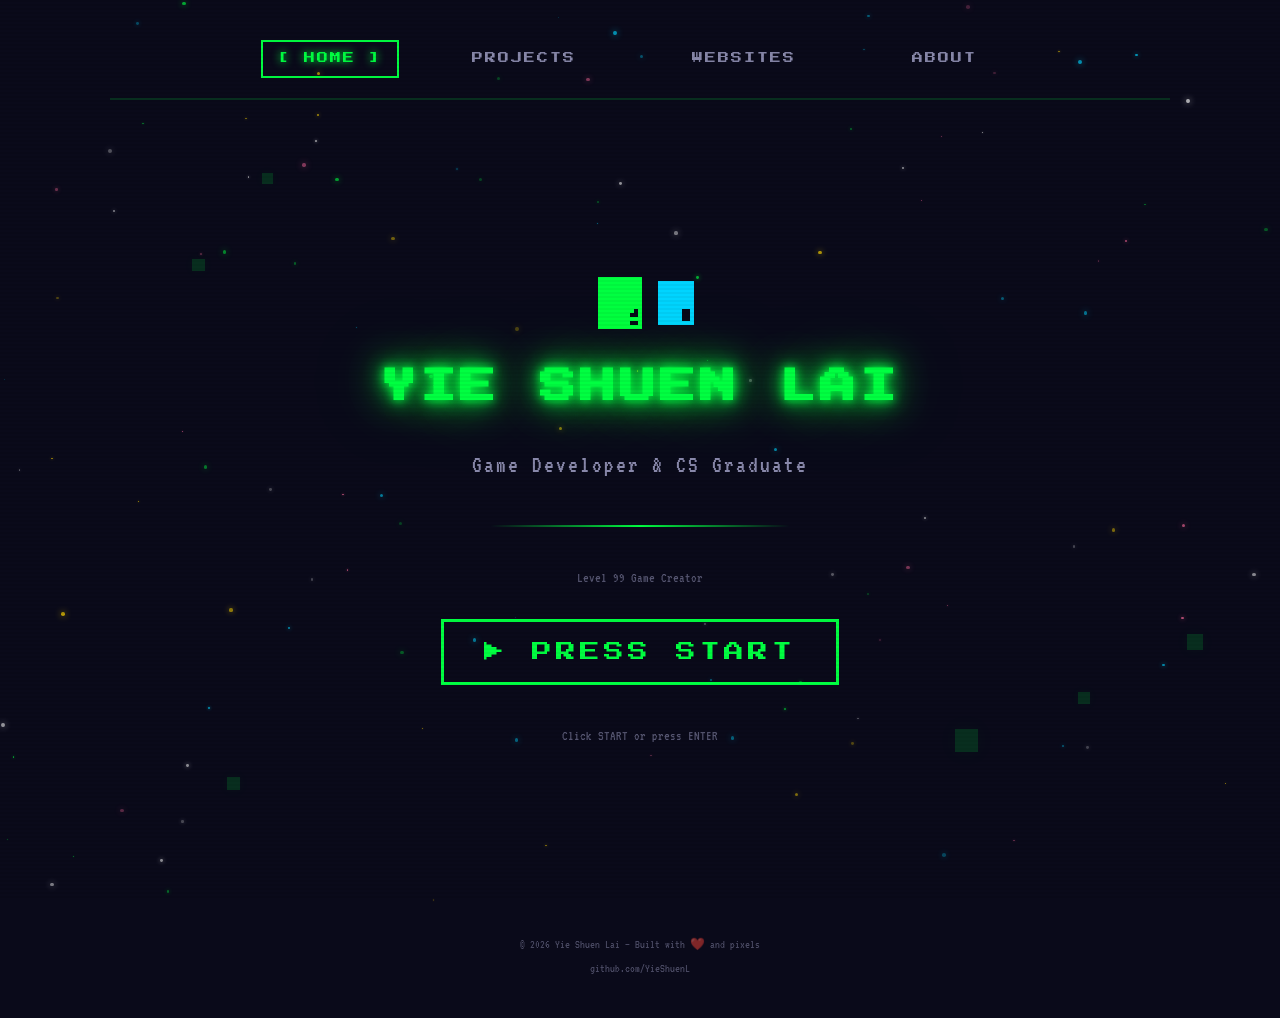
==== index.html @ 90dcf933 "Add Websites portfolio: SHILU coffee shop + Executive Coach landing pages" ====
<!DOCTYPE html>
<html lang="en">
<head>
  <meta charset="UTF-8">
  <meta name="viewport" content="width=device-width, initial-scale=1.0">
  <title>Yie Shuen Lai — Game Developer Portfolio</title>
  <meta name="description" content="Game Development Portfolio — Yie Shuen Lai. CS Graduate from MMU. Unreal Engine, GDevelop, Monogame projects.">
  <link rel="stylesheet" href="css/style.css">
  <link rel="icon" href="data:image/svg+xml,<svg xmlns='http://www.w3.org/2000/svg' viewBox='0 0 32 32'><text y='28' font-size='28'>🎮</text></svg>">
</head>
<body>

<!-- Starfield background -->
<div class="stars" id="stars"></div>

<!-- CRT Scanline handled by CSS ::after -->

<!-- App Shell -->
<div id="app">

  <!-- ========== NAVIGATION ========== -->
  <nav class="nav-bar" id="navbar">
    <a href="#home" class="nav-link active" data-route="home">Home</a>
    <a href="#projects" class="nav-link" data-route="projects">Projects</a>
    <a href="#websites" class="nav-link" data-route="websites">Websites</a>
    <a href="#about" class="nav-link" data-route="about">About</a>
  </nav>


  <!-- ========== PROJECTS PAGE ========== -->
  <div class="page" id="projects">
    <h2 class="section-title">⚔ SELECT LEVEL ⚔</h2>
    <p class="section-subtitle">Choose a game to view details</p>

    <div class="projects-grid">
      <!-- Be Brave -->
      <a href="games/be-brave.html" class="game-card" style="text-decoration:none;">
        <div class="game-card-header">
          <div class="game-card-icon">🏃</div>
          <div>
            <div class="game-card-title">Be Brave</div>
            <div class="game-card-engine">GDevelop 5</div>
          </div>
        </div>
        <div class="game-card-body">
          <p class="game-card-desc">A 2D platformer — run, jump, and face your fears in this handcrafted adventure.</p>
        </div>
        <div class="game-card-footer">
          <span class="badge badge-team">TEAM</span>
          <span class="badge badge-engine">2D</span>
        </div>
      </a>

      <!-- ClawMachine -->
      <a href="games/claw-machine.html" class="game-card" style="text-decoration:none;">
        <div class="game-card-header">
          <div class="game-card-icon">🕹️</div>
          <div>
            <div class="game-card-title">Claw Machine</div>
            <div class="game-card-engine">Unreal Engine 5</div>
          </div>
        </div>
        <div class="game-card-body">
          <p class="game-card-desc">A 2D physics-based claw machine simulator. Grab the prizes if you can!</p>
        </div>
        <div class="game-card-footer">
          <span class="badge badge-team">TEAM</span>
          <span class="badge badge-engine">2D PHYSICS</span>
        </div>
      </a>

      <!-- Dungeon Escape -->
      <a href="games/dungeon-escape.html" class="game-card" style="text-decoration:none;">
        <div class="game-card-header">
          <div class="game-card-icon">🗡️</div>
          <div>
            <div class="game-card-title">Dungeon Escape</div>
            <div class="game-card-engine">C# / Monogame</div>
          </div>
        </div>
        <div class="game-card-body">
          <p class="game-card-desc">Escape the dungeon! Features advanced enemy AI algorithms that hunt you down.</p>
        </div>
        <div class="game-card-footer">
          <span class="badge badge-team">TEAM</span>
          <span class="badge badge-engine">AI</span>
        </div>
      </a>

      <!-- Furious and Fast -->
      <a href="games/furious-and-fast.html" class="game-card" style="text-decoration:none;">
        <div class="game-card-header">
          <div class="game-card-icon">🏎️</div>
          <div>
            <div class="game-card-title">Furious &amp; Fast</div>
            <div class="game-card-engine">Unreal Engine 5</div>
          </div>
        </div>
        <div class="game-card-body">
          <p class="game-card-desc">A 3D endless runner — dodge obstacles at breakneck speed. How far can you go?</p>
        </div>
        <div class="game-card-footer">
          <span class="badge badge-solo">SOLO</span>
          <span class="badge badge-engine">3D</span>
        </div>
      </a>

      <!-- Repeat System Action Game -->
      <a href="games/repeat-system.html" class="game-card" style="text-decoration:none;">
        <div class="game-card-header">
          <div class="game-card-icon">🔄</div>
          <div>
            <div class="game-card-title">Repeat System Action</div>
            <div class="game-card-engine">Unreal Engine 5</div>
          </div>
        </div>
        <div class="game-card-body">
          <p class="game-card-desc">Final Year Project — a repeat-based gameplay system. Learn through iteration.</p>
        </div>
        <div class="game-card-footer">
          <span class="badge badge-solo">SOLO</span>
          <span class="badge badge-engine">FYP</span>
        </div>
      </a>
    </div>
  </div>

  <!-- ========== ABOUT PAGE ========== -->
  <div class="page" id="about">
    <h2 class="section-title">📜 CHARACTER SHEET 📜</h2>
    <p class="section-subtitle">Player Profile</p>

    <div class="about-section">
      <div class="about-card">
        <div class="about-avatar">🎮</div>
        <div class="about-name">Yie Shuen Lai</div>
        <p class="about-bio">
          Game Development graduate with a Bachelor's in Computer Science
          from Multimedia University (MMU). Passionate about creating immersive
          game experiences with Unreal Engine, GDevelop, C++, and C#.
        </p>
      </div>

      <div class="about-card">
        <h3 class="section-title" style="font-size:1.4rem; margin-bottom:1.5rem;">⚡ SKILLS ⚡</h3>
        <div class="skills-grid">
          <span class="skill-tag">Unreal Engine 5</span>
          <span class="skill-tag">GDevelop</span>
          <span class="skill-tag">Monogame</span>
          <span class="skill-tag">C++</span>
          <span class="skill-tag">C#</span>
          <span class="skill-tag">Java</span>
          <span class="skill-tag">JavaScript</span>
          <span class="skill-tag">HTML/CSS</span>
          <span class="skill-tag">PHP</span>
          <span class="skill-tag">Photoshop</span>
          <span class="skill-tag">Lightroom</span>
          <span class="skill-tag">2D Animation</span>
        </div>
      </div>

      <div class="about-card">
        <h3 class="section-title" style="font-size:1.4rem; margin-bottom:1.5rem;">🌍 LANGUAGES 🌍</h3>
        <div class="skills-grid">
          <span class="skill-tag">English</span>
          <span class="skill-tag">Malay</span>
          <span class="skill-tag">Mandarin</span>
          <span class="skill-tag">Cantonese</span>
        </div>
      </div>

      <div class="about-card">
        <h3 class="section-title" style="font-size:1.4rem; margin-bottom:1.5rem;">📫 CONTACT 📫</h3>
        <div style="display:flex; flex-direction:column; align-items:center; gap:1.5rem;">
          <p style="font-size:1.6rem; color:var(--neon-green); margin:0;">
            ✉️ yshuen.lai@gmail.com
          </p>
          <p style="font-size:1.6rem; color:var(--neon-green); margin:0;">
            📱 +60 1123573093
          </p>
          <a href="https://www.linkedin.com/in/yie-shuen-lai-876929273/" target="_blank" rel="noopener"
             style="display:inline-block; font-family:var(--font-pixel); font-size:1rem;
                    padding:1rem 2rem; border:2px solid #0077b5; color:#0077b5;
                    text-decoration:none; text-transform:uppercase; letter-spacing:2px;
                    transition:all 0.3s;"
             onmouseover="this.style.background='#0077b5';this.style.color='#fff';this.style.boxShadow='0 0 15px rgba(0,119,181,0.4)'"
             onmouseout="this.style.background='transparent';this.style.color='#0077b5';this.style.boxShadow='none'">
            🔗 LinkedIn
          </a>
        </div>
      </div>
    </div>
  </div>

  <!-- ========== WEBSITES PAGE ========== -->
  <div class="page" id="websites">
    <h2 class="section-title">🌐 WEB DESIGN 🌐</h2>
    <p class="section-subtitle">Choose a website style to explore</p>

    <div class="projects-grid">
      <!-- Coffee Shop -->
      <a href="websites/shilu/index.html" class="game-card" style="text-decoration:none;">
        <div class="game-card-header">
          <div class="game-card-icon">☕</div>
          <div>
            <div class="game-card-title">SHILU Coffee</div>
            <div class="game-card-engine">Simple · Elegant</div>
          </div>
        </div>
        <div class="game-card-body">
          <p class="game-card-desc">A specialty coffee &amp; tea landing page. Warm, minimalist design with a calm, breathable feel.</p>
        </div>
        <div class="game-card-footer">
          <span class="badge badge-engine">LANDING PAGE</span>
          <span class="badge badge-engine">HTML/CSS/JS</span>
        </div>
      </a>

      <!-- Personal Coach -->
      <a href="websites/coach/index.html" class="game-card" style="text-decoration:none;">
        <div class="game-card-header">
          <div class="game-card-icon">🎯</div>
          <div>
            <div class="game-card-title">Executive Coach</div>
            <div class="game-card-engine">Personal · Professional</div>
          </div>
        </div>
        <div class="game-card-body">
          <p class="game-card-desc">A personal coaching website for executives. Bold, confident design that builds trust.</p>
        </div>
        <div class="game-card-footer">
          <span class="badge badge-engine">LANDING PAGE</span>
          <span class="badge badge-engine">HTML/CSS</span>
        </div>
      </a>
    </div>
  </div>

  <!-- ========== GAME DETAIL PAGES ========== -->
  <!-- Be Brave -->
  <div class="page" id="page-be-brave">
    <div class="detail-page">
      <button class="back-btn" onclick="navigate('projects')">◀ BACK TO LEVELS</button>
      <div class="detail-header">
        <span class="detail-icon">🏃</span>
        <h2 class="detail-title">Be Brave</h2>
        <p class="detail-engine">GDevelop 5 — 2D Platformer</p>
      </div>

      <div class="detail-section">
        <h3>About This Game</h3>
        <p>A 2D platformer built with GDevelop 5. Run, jump, and face challenges across handcrafted levels. Play directly in your browser — no download needed!</p>
        <div class="btn-row">
          <a href="https://gd.games/instant-builds/be7b48c3-42b6-40d8-8e9a-ac75db40c5c1" target="_blank" rel="noopener" class="btn-play">▶ PLAY NOW</a>
        </div>
      </div>

      <div class="detail-section">
        <h3>My Contributions</h3>
        <ul class="contribution-list">
          <li>Level Design — crafted engaging platformer levels</li>
          <li>Player UI — designed intuitive in-game interface</li>
          <li>Asset Sourcing — found and integrated game assets</li>
        </ul>
      </div>

      <div class="detail-section">
        <h3>Stats</h3>
        <div style="display:flex; gap:2rem; flex-wrap:wrap; justify-content:center;">
          <span class="badge badge-team">TEAM PROJECT</span>
          <span class="badge badge-engine">2D</span>
          <span class="badge badge-engine">BROWSER</span>
        </div>
      </div>
    </div>
  </div>

  <!-- ClawMachine -->
  <div class="page" id="page-claw-machine">
    <div class="detail-page">
      <button class="back-btn" onclick="navigate('projects')">◀ BACK TO LEVELS</button>
      <div class="detail-header">
        <span class="detail-icon">🕹️</span>
        <h2 class="detail-title">Claw Machine</h2>
        <p class="detail-engine">Unreal Engine 5 — 2D Physics Game</p>
      </div>

      <div class="detail-section">
        <h3>About This Game</h3>
        <p>A 2D physics-based claw machine simulator built in Unreal Engine 5. Control the claw, grab prizes, and test your precision!</p>
        <div class="btn-row">
          <a href="https://drive.google.com/file/d/1ebI7_bAoZNP8C5WgVyRTiriTvBxuLOMf/view?usp=sharing" target="_blank" rel="noopener" class="btn-download">⬇ DOWNLOAD</a>
        </div>
      </div>

      <div class="detail-section">
        <h3>My Contributions</h3>
        <ul class="contribution-list">
          <li>Level Design — built the claw machine arena</li>
          <li>Player UI — designed the game HUD and controls</li>
          <li>Claw Movement Logic — programmed basic claw physics and movement</li>
        </ul>
      </div>

      <div class="detail-section">
        <h3>Stats</h3>
        <div style="display:flex; gap:2rem; flex-wrap:wrap; justify-content:center;">
          <span class="badge badge-team">TEAM PROJECT</span>
          <span class="badge badge-engine">2D PHYSICS</span>
        </div>
      </div>
    </div>
  </div>

  <!-- Dungeon Escape -->
  <div class="page" id="page-dungeon-escape">
    <div class="detail-page">
      <button class="back-btn" onclick="navigate('projects')">◀ BACK TO LEVELS</button>
      <div class="detail-header">
        <span class="detail-icon">🗡️</span>
        <h2 class="detail-title">Dungeon Escape</h2>
        <p class="detail-engine">C# / Monogame — 2D Enemy AI Game</p>
      </div>

      <div class="detail-section">
        <h3>About This Game</h3>
        <p>A 2D dungeon crawler featuring advanced enemy AI algorithms. Built with C# and the Monogame framework. Enemies chase, patrol, and hunt the player using pathfinding algorithms.</p>
        <div class="btn-row">
          <a href="https://github.com/YieShuenL/Portfolio/raw/main/Dungeon%20Escape.zip" target="_blank" rel="noopener" class="btn-download">⬇ DOWNLOAD</a>
        </div>
      </div>

      <div class="detail-section">
        <h3>Features</h3>
        <ul class="contribution-list">
          <li>Enemy AI with patrol and chase behaviors</li>
          <li>Pathfinding algorithms for intelligent enemy movement</li>
          <li>2D dungeon environment with obstacles</li>
        </ul>
      </div>

      <div class="detail-section">
        <h3>Stats</h3>
        <div style="display:flex; gap:2rem; flex-wrap:wrap; justify-content:center;">
          <span class="badge badge-team">TEAM PROJECT</span>
          <span class="badge badge-engine">C#</span>
          <span class="badge badge-engine">AI</span>
        </div>
      </div>
    </div>
  </div>

  <!-- Furious and Fast -->
  <div class="page" id="page-furious-and-fast">
    <div class="detail-page">
      <button class="back-btn" onclick="navigate('projects')">◀ BACK TO LEVELS</button>
      <div class="detail-header">
        <span class="detail-icon">🏎️</span>
        <h2 class="detail-title">Furious &amp; Fast</h2>
        <p class="detail-engine">Unreal Engine 5 — 3D Endless Runner</p>
      </div>

      <div class="detail-section">
        <h3>About This Game</h3>
        <p>A high-speed 3D endless runner developed solo in Unreal Engine 5. Dodge obstacles, collect power-ups, and push your reflexes to the limit!</p>
        <div class="btn-row">
          <a href="https://drive.google.com/file/d/1rqQ4S0JrJXtoddkDJ-xMdG5274cxC1uE/view?usp=sharing" target="_blank" rel="noopener" class="btn-download">⬇ DOWNLOAD</a>
        </div>
      </div>

      <div class="detail-section">
        <h3>Stats</h3>
        <div style="display:flex; gap:2rem; flex-wrap:wrap; justify-content:center;">
          <span class="badge badge-solo">SOLO PROJECT</span>
          <span class="badge badge-engine">3D</span>
          <span class="badge badge-engine">ENDLESS</span>
        </div>
      </div>
    </div>
  </div>

  <!-- Repeat System Action Game -->
  <div class="page" id="page-repeat-system">
    <div class="detail-page">
      <button class="back-btn" onclick="navigate('projects')">◀ BACK TO LEVELS</button>
      <div class="detail-header">
        <span class="detail-icon">🔄</span>
        <h2 class="detail-title">Repeat System Action</h2>
        <p class="detail-engine">Unreal Engine 5 — Final Year Project</p>
      </div>

      <div class="detail-section">
        <h3>About This Game</h3>
        <p>Final Year Project — a unique repeat-based gameplay system that encourages player learning through iteration. Each cycle brings new understanding. Built solo in Unreal Engine 5.</p>
        <div class="btn-row">
          <a href="https://drive.google.com/file/d/1rphynGgeqsu5RP1Pu-lHgxEKjIl19hCY/view?usp=sharing" target="_blank" rel="noopener" class="btn-download">⬇ DOWNLOAD</a>
        </div>
      </div>

      <div class="detail-section">
        <h3>Concept</h3>
        <ul class="contribution-list">
          <li>Repeat-based gameplay loop — learn through iteration</li>
          <li>Solo-developed Final Year Project</li>
          <li>Built with Unreal Engine 5</li>
        </ul>
      </div>

      <div class="detail-section">
        <h3>Stats</h3>
        <div style="display:flex; gap:2rem; flex-wrap:wrap; justify-content:center;">
          <span class="badge badge-solo">SOLO PROJECT</span>
          <span class="badge badge-engine">FYP</span>
          <span class="badge badge-engine">UE5</span>
        </div>
      </div>
    </div>
  </div>


  <!-- ========== HOME PAGE (last for CSS :target cascade) ========== -->
  <div class="page" id="home">
    <div class="title-screen">
      <!-- Pixel art decoration -->
      <div class="title-pixel-art">
        <span class="pixel-sword"></span>
        &nbsp;&nbsp;
        <span class="pixel-shield"></span>
      </div>

      <h1 class="title-main">YIE SHUEN LAI</h1>
      <p class="title-subtitle">Game Developer &amp; CS Graduate</p>
      <div class="title-divider"></div>
      <p class="hint-text" style="font-size:1.4rem; color:var(--text-dim);">Level 99 Game Creator</p>

      <button class="btn-start" onclick="navigate('projects')">
        ▶ PRESS START
      </button>

      <p class="hint-text" style="margin-top:1rem;">Click START or press ENTER</p>
    </div>
  </div>

  <!-- ========== FOOTER ========== -->
  <footer class="footer">
    <p>© 2026 Yie Shuen Lai — Built with ❤️ and pixels</p>
    <p style="margin-top:0.5rem;">github.com/YieShuenL</p>
  </footer>

</div><!-- /#app -->

<script src="js/main.js"></script>
</body>
</html>
---- css/style.css ----
/* ============================================================
   GAME-STYLE PORTFOLIO — Retro Pixel Aesthetic
   Yie Shuen Lai — Game Developer Portfolio
   ============================================================ */

/* --- Google Fonts --- */
@import url('https://fonts.googleapis.com/css2?family=Press+Start+2P&family=VT323&display=swap');

/* --- CSS Variables --- */
:root {
  --bg-deep: #0a0a1a;
  --bg-card: #1a1a2e;
  --bg-card-hover: #232346;
  --neon-green: #00ff41;
  --neon-green-dim: #00cc33;
  --neon-orange: #ff6b35;
  --neon-gold: #ffd700;
  --neon-blue: #00d4ff;
  --neon-pink: #ff6b9d;
  --neon-purple: #b44dff;
  --text-primary: #e0e0e0;
  --text-dim: #8888aa;
  --scanline-color: rgba(0, 0, 0, 0.08);
  --pixel-size: 4px;
  --font-pixel: 'Press Start 2P', monospace;
  --font-mono: 'VT323', monospace;
  --transition-speed: 0.4s;
}

/* --- Reset & Base --- */
*, *::before, *::after {
  margin: 0;
  padding: 0;
  box-sizing: border-box;
}

html {
  font-size: 62.5%; /* 1rem = 10px */
  scroll-behavior: smooth;
}

body {
  background: var(--bg-deep);
  color: var(--text-primary);
  font-family: var(--font-mono);
  font-size: 1.8rem;
  line-height: 1.6;
  min-height: 100vh;
  overflow-x: hidden;
  cursor: url("data:image/svg+xml,<svg xmlns='http://www.w3.org/2000/svg' width='24' height='24' viewBox='0 0 24 24'><rect x='2' y='2' width='4' height='4' fill='%2300ff41'/><rect x='18' y='2' width='4' height='4' fill='%2300ff41'/><rect x='2' y='18' width='4' height='4' fill='%2300ff41'/><rect x='18' y='18' width='4' height='4' fill='%2300ff41'/></svg>") 12 12, crosshair;
}

/* --- CRT Scanline Overlay --- */
body::after {
  content: '';
  position: fixed;
  top: 0; left: 0;
  width: 100%; height: 100%;
  background: repeating-linear-gradient(
    0deg,
    transparent,
    transparent 2px,
    var(--scanline-color) 2px,
    var(--scanline-color) 4px
  );
  pointer-events: none;
  z-index: 9999;
  opacity: 0.5;
}

/* --- Starfield Background --- */
.stars {
  position: fixed;
  top: 0; left: 0;
  width: 100%; height: 100%;
  pointer-events: none;
  z-index: 0;
}

/* --- App Shell --- */
#app {
  position: relative;
  z-index: 1;
  max-width: 1100px;
  margin: 0 auto;
  padding: 20px;
  min-height: 100vh;
}

/* --- Page Container --- */
.page {
  display: none;
}

/* Default: home when no hash */
#home {
  display: block;
}

/* CSS-only routing via :target — instant, zero JS, zero flash */
.page:target {
  display: block;
  animation: pageEnter 0.5s ease-out;
}

/* Hide default #home when any other page is targeted */
.page:target ~ #home {
  display: none;
}

/* JS-driven active class (for programmatic nav where hash matches) */
.page.active {
  display: block;
}

.page.exiting {
  animation: pageExit 0.3s ease-in forwards;
}

@keyframes pageEnter {
  from { opacity: 0; transform: translateY(20px); }
  to { opacity: 1; transform: translateY(0); }
}

@keyframes pageExit {
  from { opacity: 1; transform: translateY(0); }
  to { opacity: 0; transform: translateY(-20px); }
}

/* ============================================================
   TITLE SCREEN (HOME)
   ============================================================ */
.title-screen {
  display: flex;
  flex-direction: column;
  align-items: center;
  justify-content: center;
  min-height: 85vh;
  text-align: center;
  gap: 3rem;
}

.title-pixel-art {
  margin-bottom: 1rem;
}

.title-main {
  font-family: var(--font-pixel);
  font-size: 3.6rem;
  color: var(--neon-green);
  text-shadow:
    0 0 10px var(--neon-green),
    0 0 20px var(--neon-green),
    0 0 40px var(--neon-green),
    0 0 80px rgba(0, 255, 65, 0.4);
  letter-spacing: 4px;
  animation: titleGlow 2s ease-in-out infinite alternate;
}

@keyframes titleGlow {
  from { text-shadow: 0 0 10px var(--neon-green), 0 0 20px var(--neon-green), 0 0 40px var(--neon-green); }
  to { text-shadow: 0 0 15px var(--neon-green), 0 0 30px var(--neon-green), 0 0 60px var(--neon-green), 0 0 100px rgba(0, 255, 65, 0.6); }
}

.title-subtitle {
  font-family: var(--font-mono);
  font-size: 2.4rem;
  color: var(--text-dim);
  letter-spacing: 2px;
}

.title-divider {
  width: 300px;
  height: 2px;
  background: linear-gradient(90deg, transparent, var(--neon-green), transparent);
  margin: 1rem 0;
}

/* --- Press Start Button --- */
.btn-start {
  font-family: var(--font-pixel);
  font-size: 2rem;
  padding: 2rem 4rem;
  background: transparent;
  border: 3px solid var(--neon-green);
  color: var(--neon-green);
  cursor: pointer;
  position: relative;
  text-transform: uppercase;
  letter-spacing: 4px;
  transition: all 0.3s;
  animation: blinkBorder 1.5s ease-in-out infinite;
}

.btn-start:hover {
  background: var(--neon-green);
  color: var(--bg-deep);
  box-shadow:
    0 0 20px var(--neon-green),
    0 0 40px var(--neon-green),
    inset 0 0 20px rgba(0, 0, 0, 0.3);
}

.btn-start:active {
  transform: scale(0.95);
}

@keyframes blinkBorder {
  0%, 100% { border-color: var(--neon-green); }
  50% { border-color: rgba(0, 255, 65, 0.3); }
}

/* --- Floating hint text --- */
.hint-text {
  font-family: var(--font-mono);
  font-size: 1.4rem;
  color: var(--text-dim);
  opacity: 0.6;
  animation: floatHint 2s ease-in-out infinite;
}

@keyframes floatHint {
  0%, 100% { opacity: 0.3; }
  50% { opacity: 0.8; }
}

/* ============================================================
   NAVIGATION BAR
   ============================================================ */
.nav-bar {
  display: flex;
  justify-content: center;
  align-items: center;
  gap: 3rem;
  padding: 2rem 0;
  border-bottom: 2px solid rgba(0, 255, 65, 0.15);
  margin-bottom: 3rem;
  flex-wrap: wrap;
}

.nav-link {
  font-family: var(--font-pixel);
  font-size: 1.1rem;
  color: var(--text-dim);
  text-decoration: none;
  text-transform: uppercase;
  letter-spacing: 2px;
  padding: 0.8rem 1.5rem;
  border: 2px solid transparent;
  transition: all 0.3s;
  position: relative;
}

.nav-link:hover,
.nav-link.active {
  color: var(--neon-green);
  border-color: var(--neon-green);
  text-shadow: 0 0 8px var(--neon-green);
}

.nav-link::before {
  content: '[ ';
  opacity: 0;
  transition: opacity 0.3s;
}

.nav-link::after {
  content: ' ]';
  opacity: 0;
  transition: opacity 0.3s;
}

.nav-link:hover::before,
.nav-link:hover::after,
.nav-link.active::before,
.nav-link.active::after {
  opacity: 1;
}

/* ============================================================
   PROJECTS PAGE — Level Select
   ============================================================ */
.section-title {
  font-family: var(--font-pixel);
  font-size: 2rem;
  color: var(--neon-gold);
  text-align: center;
  margin-bottom: 1rem;
  text-shadow: 0 0 10px rgba(255, 215, 0, 0.4);
}

.section-subtitle {
  font-family: var(--font-mono);
  font-size: 1.6rem;
  color: var(--text-dim);
  text-align: center;
  margin-bottom: 3rem;
}

.projects-grid {
  display: grid;
  grid-template-columns: repeat(auto-fill, minmax(300px, 1fr));
  gap: 2.5rem;
  padding: 1rem 0;
}

/* --- Game Cartridge Card --- */
.game-card {
  background: var(--bg-card);
  border: 3px solid rgba(0, 255, 65, 0.2);
  border-radius: 4px;
  padding: 0;
  overflow: hidden;
  cursor: pointer;
  transition: all 0.3s;
  position: relative;
  display: flex;
  flex-direction: column;
  text-decoration: none;
  color: inherit;
}

.game-card:hover {
  border-color: var(--neon-green);
  transform: translateY(-5px);
  box-shadow:
    0 10px 30px rgba(0, 255, 65, 0.15),
    0 0 20px rgba(0, 255, 65, 0.1);
  background: var(--bg-card-hover);
}

/* Cartridge top notch */
.game-card::before {
  content: '';
  display: block;
  height: 8px;
  background: linear-gradient(90deg, var(--neon-green), var(--neon-blue), var(--neon-green));
  opacity: 0.7;
}

.game-card-header {
  padding: 2rem 2rem 1rem;
  display: flex;
  align-items: center;
  gap: 1.5rem;
}

.game-card-icon {
  width: 56px;
  height: 56px;
  display: flex;
  align-items: center;
  justify-content: center;
  font-size: 2.8rem;
  flex-shrink: 0;
}

.game-card-title {
  font-family: var(--font-pixel);
  font-size: 1.2rem;
  color: var(--neon-green);
  line-height: 1.6;
  letter-spacing: 1px;
}

.game-card-engine {
  font-family: var(--font-mono);
  font-size: 1.4rem;
  color: var(--text-dim);
  margin-top: 0.4rem;
}

.game-card-body {
  padding: 0 2rem 1.5rem;
  flex: 1;
}

.game-card-desc {
  font-size: 1.5rem;
  color: var(--text-primary);
  opacity: 0.8;
  line-height: 1.5;
}

.game-card-footer {
  padding: 1rem 2rem 2rem;
  display: flex;
  gap: 0.8rem;
  flex-wrap: wrap;
}

.badge {
  font-family: var(--font-pixel);
  font-size: 0.8rem;
  padding: 0.5rem 1rem;
  border: 1px solid;
  letter-spacing: 1px;
  text-transform: uppercase;
}

.badge-solo {
  color: var(--neon-gold);
  border-color: var(--neon-gold);
  background: rgba(255, 215, 0, 0.1);
}

.badge-team {
  color: var(--neon-blue);
  border-color: var(--neon-blue);
  background: rgba(0, 212, 255, 0.1);
}

.badge-engine {
  color: var(--neon-green);
  border-color: var(--neon-green);
  background: rgba(0, 255, 65, 0.1);
}

/* ============================================================
   GAME DETAIL PAGE
   ============================================================ */
.detail-page {
  max-width: 800px;
  margin: 0 auto;
}

.back-btn {
  font-family: var(--font-pixel);
  font-size: 1rem;
  color: var(--text-dim);
  background: none;
  border: 2px solid var(--text-dim);
  padding: 1rem 2rem;
  cursor: pointer;
  text-transform: uppercase;
  letter-spacing: 2px;
  transition: all 0.3s;
  margin-bottom: 3rem;
}

.back-btn:hover {
  color: var(--neon-green);
  border-color: var(--neon-green);
}

.detail-header {
  text-align: center;
  margin-bottom: 3rem;
}

.detail-icon {
  font-size: 6rem;
  margin-bottom: 1.5rem;
  display: block;
}

.detail-title {
  font-family: var(--font-pixel);
  font-size: 2.2rem;
  color: var(--neon-green);
  text-shadow: 0 0 15px rgba(0, 255, 65, 0.4);
  margin-bottom: 1rem;
}

.detail-engine {
  font-family: var(--font-mono);
  font-size: 1.8rem;
  color: var(--neon-blue);
}

/* --- Detail Sections --- */
.detail-section {
  background: var(--bg-card);
  border: 2px solid rgba(0, 255, 65, 0.15);
  padding: 2.5rem;
  margin-bottom: 2rem;
  border-radius: 2px;
}

.detail-section h3 {
  font-family: var(--font-pixel);
  font-size: 1.2rem;
  color: var(--neon-gold);
  margin-bottom: 1.5rem;
  text-transform: uppercase;
  letter-spacing: 2px;
  display: flex;
  align-items: center;
  gap: 1rem;
}

.detail-section h3::before {
  content: '▶';
  font-size: 1rem;
  color: var(--neon-green);
  animation: blinkArrow 1s step-end infinite;
}

@keyframes blinkArrow {
  0%, 100% { opacity: 1; }
  50% { opacity: 0; }
}

.contribution-list {
  list-style: none;
  padding: 0;
}

.contribution-list li {
  padding: 0.8rem 0;
  padding-left: 2rem;
  position: relative;
  font-size: 1.6rem;
  color: var(--text-primary);
}

.contribution-list li::before {
  content: '◆';
  position: absolute;
  left: 0;
  color: var(--neon-orange);
  font-size: 1rem;
  top: 1rem;
}

/* --- Download / Play Button --- */
.btn-play {
  display: inline-block;
  font-family: var(--font-pixel);
  font-size: 1.2rem;
  padding: 1.5rem 3rem;
  background: var(--neon-green);
  color: var(--bg-deep);
  text-decoration: none;
  border: none;
  cursor: pointer;
  text-transform: uppercase;
  letter-spacing: 3px;
  transition: all 0.3s;
  box-shadow: 0 0 15px rgba(0, 255, 65, 0.3);
}

.btn-play:hover {
  box-shadow: 0 0 30px rgba(0, 255, 65, 0.6);
  transform: scale(1.05);
}

.btn-download {
  display: inline-block;
  font-family: var(--font-pixel);
  font-size: 1.1rem;
  padding: 1.2rem 2.5rem;
  background: transparent;
  border: 2px solid var(--neon-orange);
  color: var(--neon-orange);
  text-decoration: none;
  cursor: pointer;
  text-transform: uppercase;
  letter-spacing: 2px;
  transition: all 0.3s;
}

.btn-download:hover {
  background: var(--neon-orange);
  color: var(--bg-deep);
  box-shadow: 0 0 20px rgba(255, 107, 53, 0.4);
}

.btn-row {
  display: flex;
  gap: 2rem;
  flex-wrap: wrap;
  justify-content: center;
  margin-top: 2rem;
}

/* --- About Page --- */
.about-section {
  max-width: 700px;
  margin: 0 auto;
}

.about-card {
  background: var(--bg-card);
  border: 2px solid rgba(0, 255, 65, 0.15);
  padding: 3rem;
  margin-bottom: 2rem;
  border-radius: 2px;
  text-align: center;
}

.about-avatar {
  width: 100px;
  height: 100px;
  margin: 0 auto 2rem;
  border: 3px solid var(--neon-green);
  display: flex;
  align-items: center;
  justify-content: center;
  font-size: 4rem;
}

.about-name {
  font-family: var(--font-pixel);
  font-size: 1.8rem;
  color: var(--neon-green);
  margin-bottom: 1rem;
  text-shadow: 0 0 10px rgba(0, 255, 65, 0.3);
}

.about-bio {
  font-size: 1.6rem;
  color: var(--text-primary);
  opacity: 0.85;
  line-height: 1.8;
}

.skills-grid {
  display: flex;
  flex-wrap: wrap;
  gap: 1rem;
  justify-content: center;
  margin-top: 1.5rem;
}

.skill-tag {
  font-family: var(--font-pixel);
  font-size: 0.9rem;
  padding: 0.8rem 1.5rem;
  border: 1px solid var(--neon-green);
  color: var(--neon-green);
  background: rgba(0, 255, 65, 0.05);
  letter-spacing: 1px;
}

/* --- Footer --- */
.footer {
  text-align: center;
  padding: 4rem 0 2rem;
  font-size: 1.2rem;
  color: var(--text-dim);
  opacity: 0.5;
  font-family: var(--font-mono);
}

/* --- Pixel Art CSS --- */
.pixel-sword {
  display: inline-block;
  width: 32px;
  height: 32px;
  background: var(--neon-green);
  box-shadow:
    4px 0 0 var(--neon-green),
    8px 0 0 var(--neon-green),
    12px 0 0 var(--neon-green),
    0 4px 0 var(--neon-green),
    4px 4px 0 var(--neon-green),
    8px 4px 0 var(--bg-deep),
    12px 4px 0 var(--neon-green),
    0 8px 0 var(--neon-green),
    4px 8px 0 var(--bg-deep),
    8px 8px 0 var(--bg-deep),
    12px 8px 0 var(--neon-green),
    0 12px 0 var(--neon-green),
    4px 12px 0 var(--neon-green),
    8px 12px 0 var(--neon-green),
    12px 12px 0 var(--neon-green),
    0 16px 0 var(--neon-green),
    4px 16px 0 var(--bg-deep),
    8px 16px 0 var(--bg-deep),
    12px 16px 0 var(--neon-green),
    0 20px 0 var(--neon-green),
    4px 20px 0 var(--neon-green),
    8px 20px 0 var(--neon-green),
    12px 20px 0 var(--neon-green);
}

.pixel-shield {
  display: inline-block;
  width: 24px;
  height: 28px;
  background: var(--neon-blue);
  box-shadow:
    4px 0 0 var(--neon-blue),
    8px 0 0 var(--neon-blue),
    12px 0 0 var(--neon-blue),
    0 4px 0 var(--neon-blue),
    4px 4px 0 var(--bg-deep),
    8px 4px 0 var(--bg-deep),
    12px 4px 0 var(--neon-blue),
    0 8px 0 var(--neon-blue),
    4px 8px 0 var(--bg-deep),
    8px 8px 0 var(--bg-deep),
    12px 8px 0 var(--neon-blue),
    0 12px 0 var(--neon-blue),
    4px 12px 0 var(--bg-deep),
    8px 12px 0 var(--bg-deep),
    12px 12px 0 var(--neon-blue),
    0 16px 0 var(--neon-blue),
    4px 16px 0 var(--neon-blue),
    8px 16px 0 var(--neon-blue),
    12px 16px 0 var(--neon-blue);
}

/* --- Animated pixel decorations --- */
.pixel-decor {
  position: fixed;
  pointer-events: none;
  z-index: 0;
  opacity: 0.15;
  animation: floatDecor 6s ease-in-out infinite;
}

@keyframes floatDecor {
  0%, 100% { transform: translateY(0); }
  50% { transform: translateY(-15px); }
}

/* ============================================================
   RESPONSIVE
   ============================================================ */
@media (max-width: 768px) {
  html { font-size: 55%; }

  .title-main { font-size: 2.4rem; letter-spacing: 2px; }

  .projects-grid {
    grid-template-columns: 1fr;
  }

  .nav-bar {
    gap: 1rem;
  }

  .nav-link {
    font-size: 0.9rem;
    padding: 0.6rem 1rem;
  }

  .btn-row {
    flex-direction: column;
    align-items: center;
  }

  .game-card-title {
    font-size: 1rem;
  }
}

@media (max-width: 480px) {
  html { font-size: 50%; }
  .title-main { font-size: 1.8rem; }
  .btn-start { font-size: 1.4rem; padding: 1.5rem 2.5rem; }
}
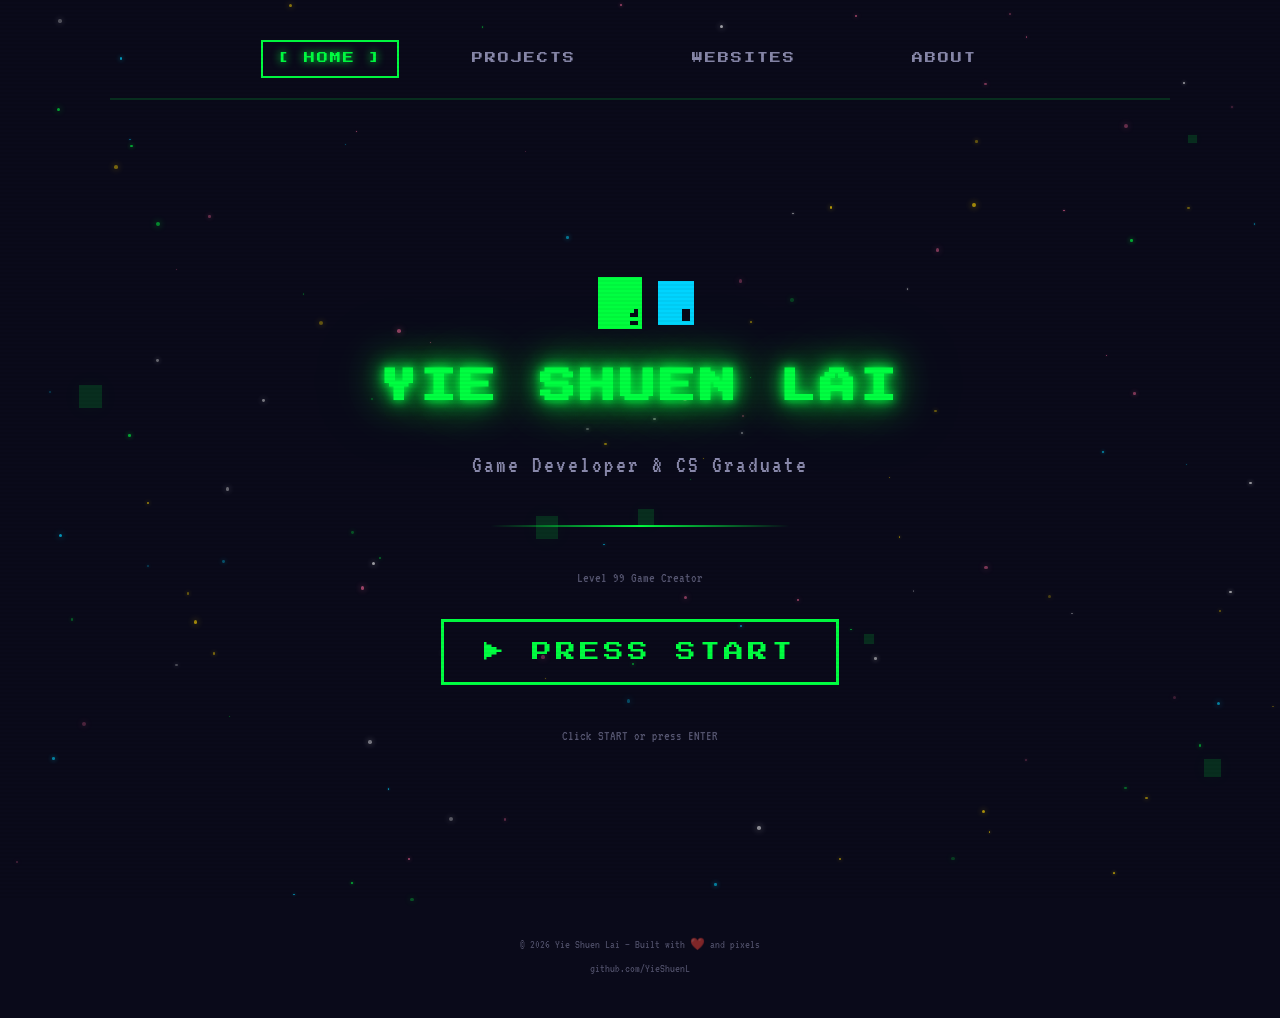
==== commit 56bda00c: "Fix: JS-driven routing (remove :target, add inline initial route script)" ====
--- a/index.html
+++ b/index.html
@@ -449,6 +449,19 @@
 
 </div><!-- /#app -->
 
+<!-- Initial route: show correct page before first paint (zero flash) -->
+<script>
+(function(){
+  var hash = window.location.hash.replace('#','') || 'home';
+  var el = document.getElementById(hash);
+  if (el && el.classList.contains('page')) {
+    el.classList.add('active');
+  } else {
+    var home = document.getElementById('home');
+    if (home) home.classList.add('active');
+  }
+})();
+</script>
 <script src="js/main.js"></script>
 </body>
 </html>
--- a/css/style.css
+++ b/css/style.css
@@ -92,25 +92,10 @@
   display: none;
 }
 
-/* Default: home when no hash */
-#home {
-  display: block;
-}
-
-/* CSS-only routing via :target — instant, zero JS, zero flash */
-.page:target {
+/* JS-driven active class — bulletproof, no :target/:has needed */
+.page.active {
   display: block;
   animation: pageEnter 0.5s ease-out;
-}
-
-/* Hide default #home when any other page is targeted */
-.page:target ~ #home {
-  display: none;
-}
-
-/* JS-driven active class (for programmatic nav where hash matches) */
-.page.active {
-  display: block;
 }
 
 .page.exiting {
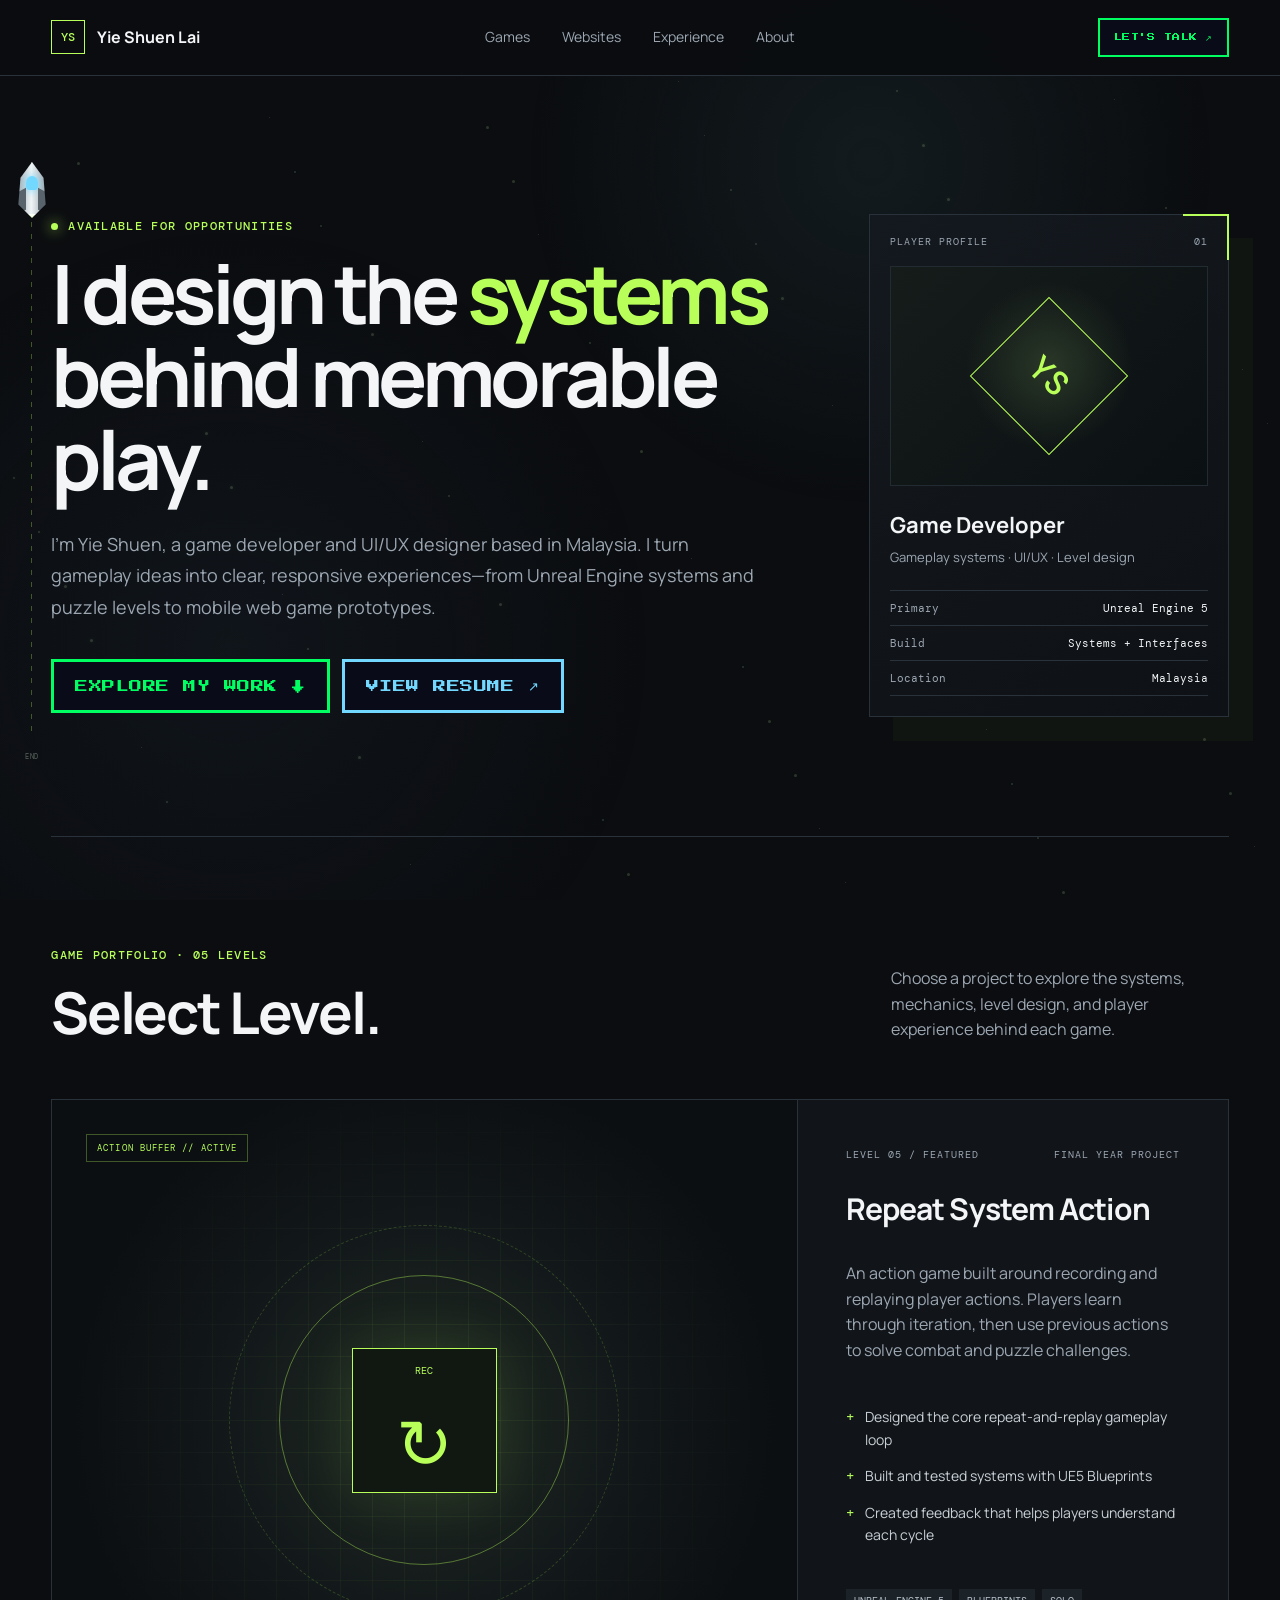
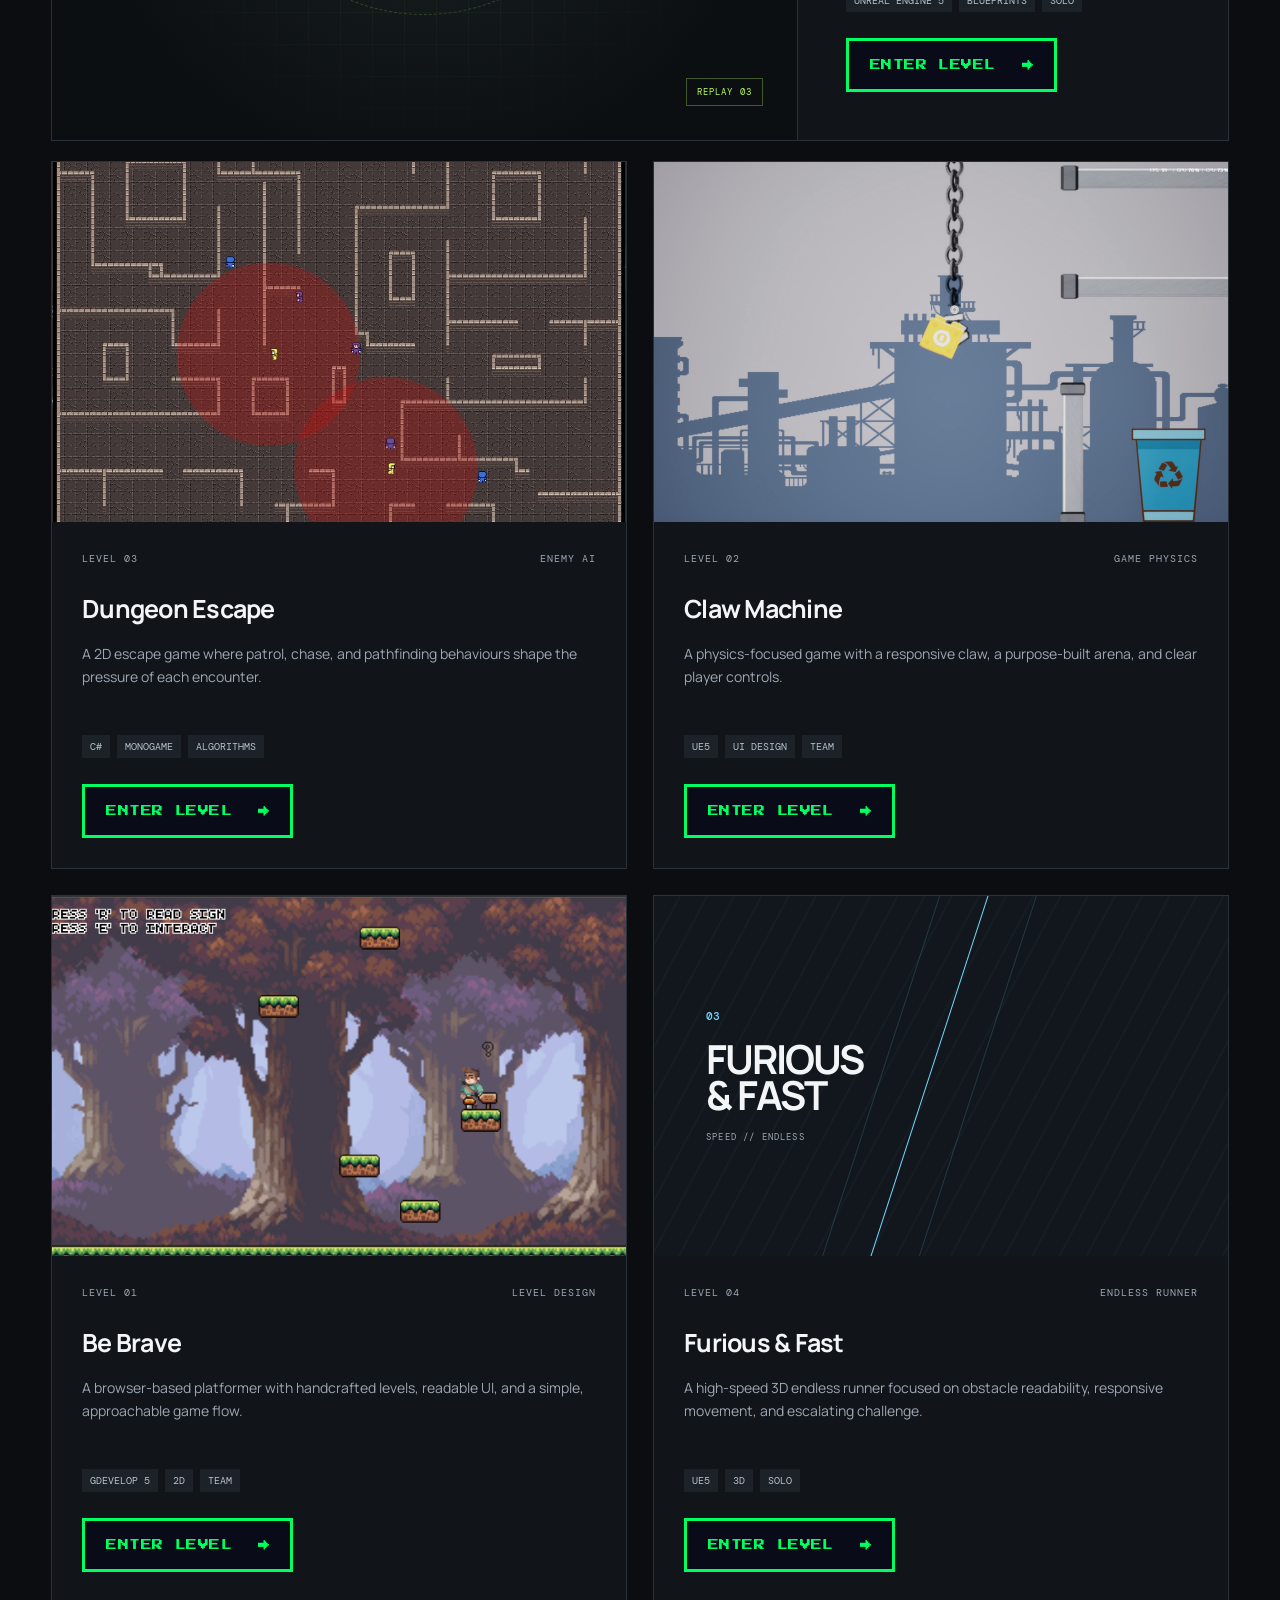
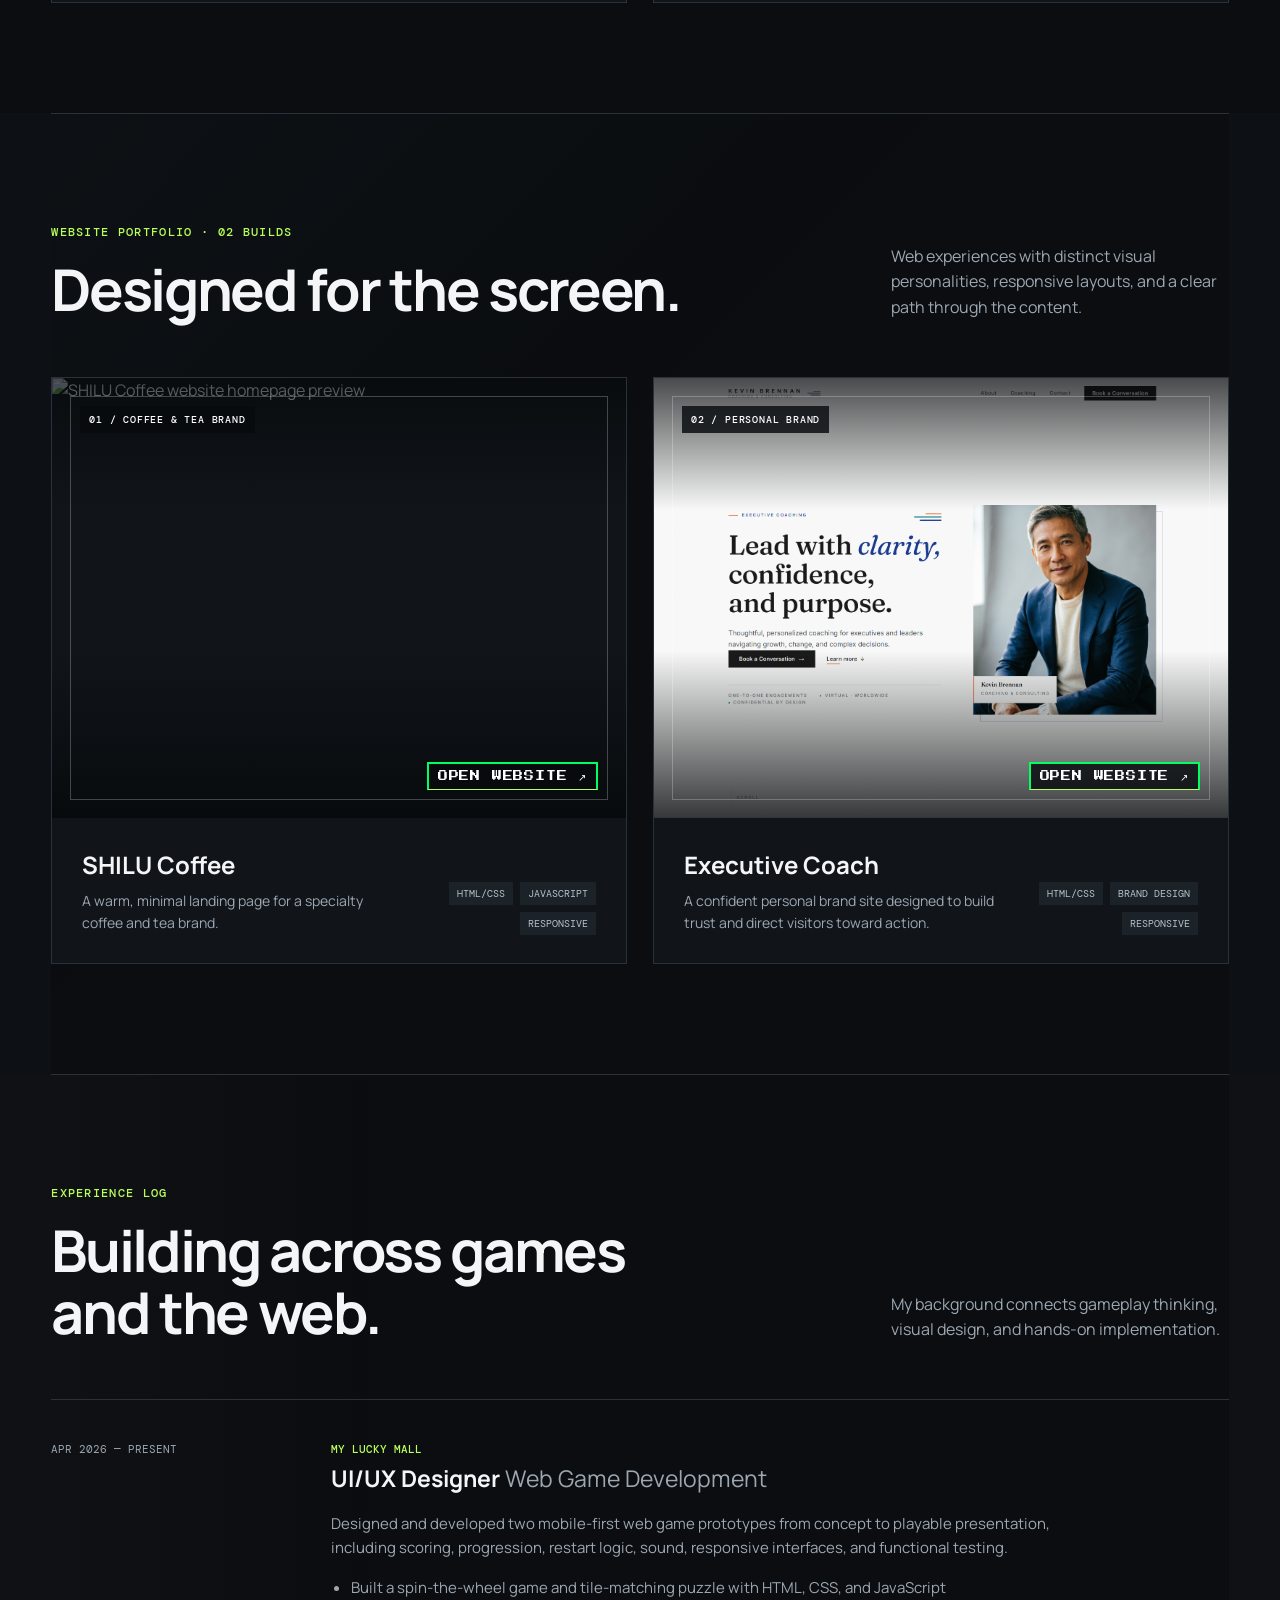
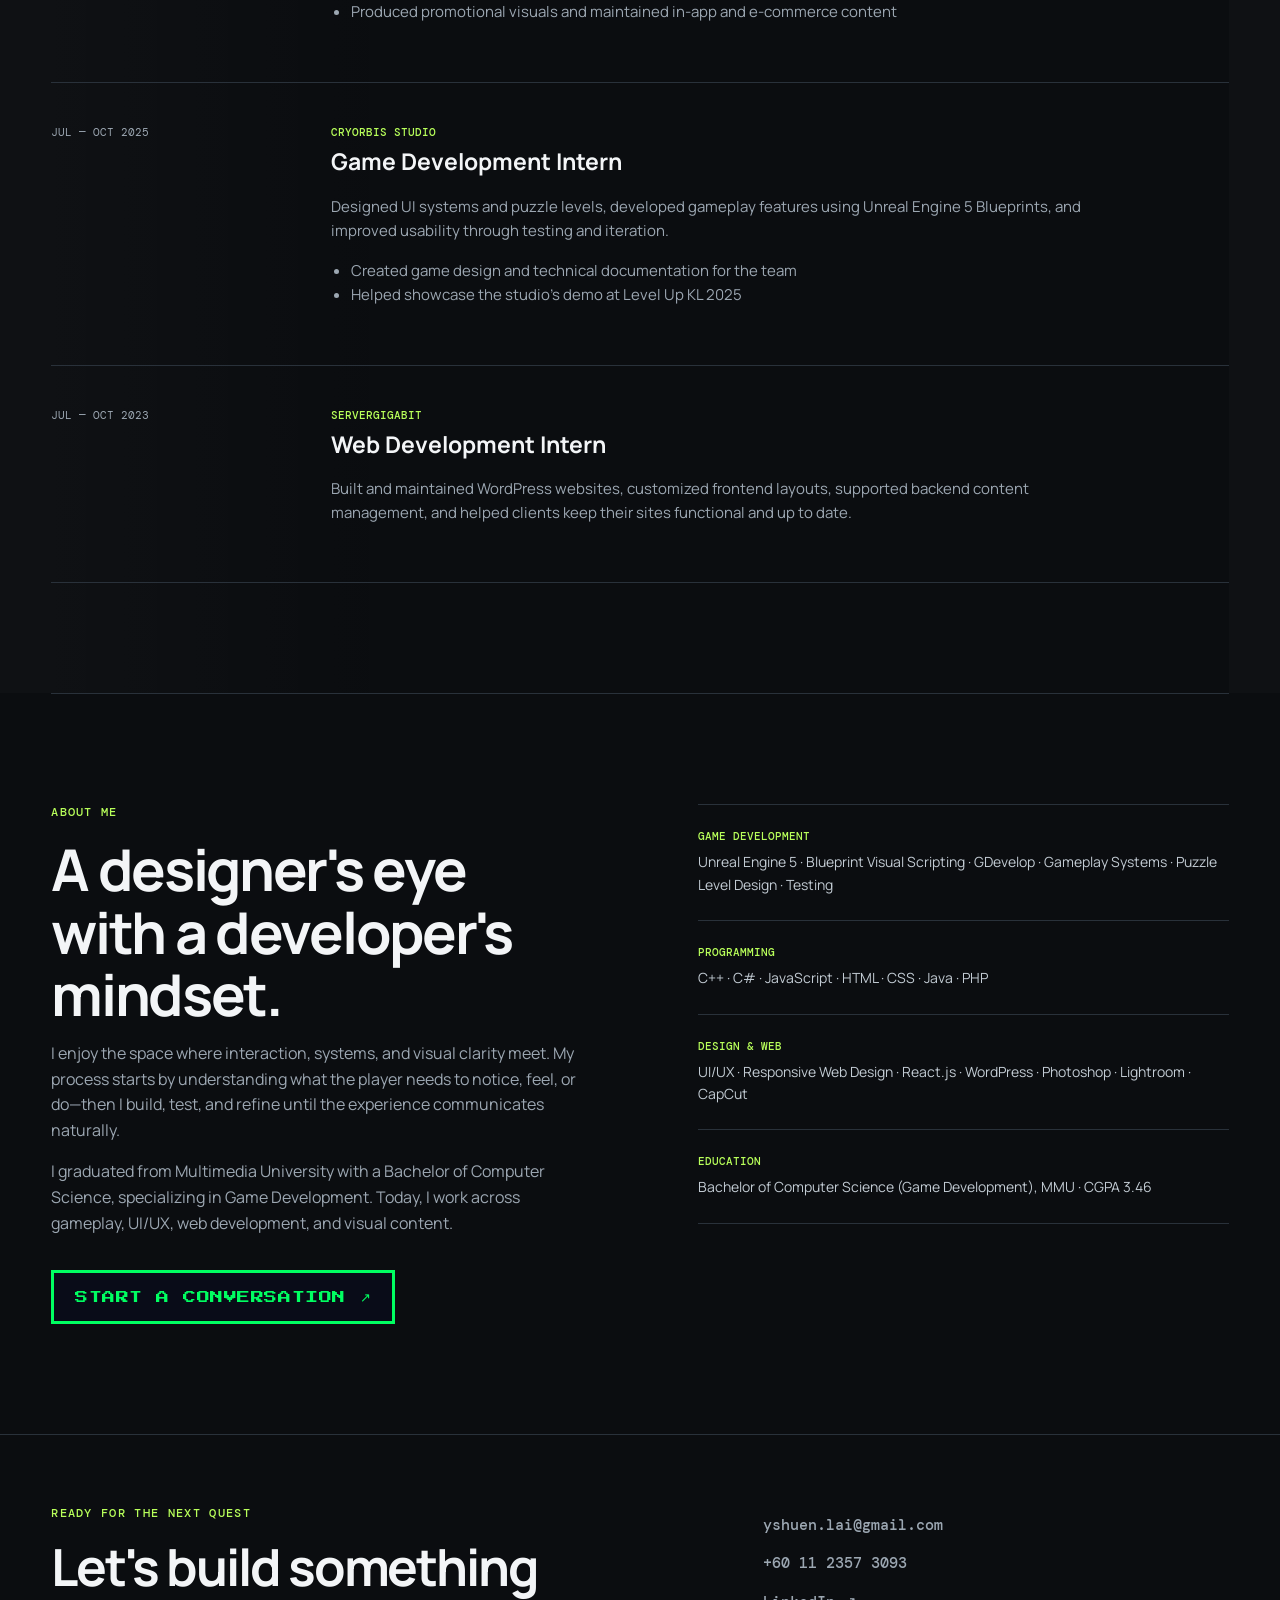
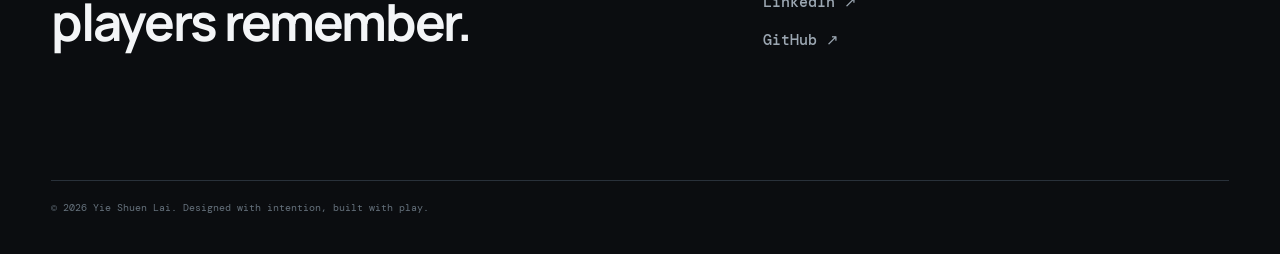
==== commit 5a67b300: "Redesign portfolio: add resume, website previews, and update game/website pages" ====
--- a/index.html
+++ b/index.html
@@ -1,467 +1,85 @@
-<!DOCTYPE html>
+<!doctype html>
 <html lang="en">
 <head>
-  <meta charset="UTF-8">
-  <meta name="viewport" content="width=device-width, initial-scale=1.0">
-  <title>Yie Shuen Lai — Game Developer Portfolio</title>
-  <meta name="description" content="Game Development Portfolio — Yie Shuen Lai. CS Graduate from MMU. Unreal Engine, GDevelop, Monogame projects.">
-  <link rel="stylesheet" href="css/style.css">
-  <link rel="icon" href="data:image/svg+xml,<svg xmlns='http://www.w3.org/2000/svg' viewBox='0 0 32 32'><text y='28' font-size='28'>🎮</text></svg>">
+  <meta charset="utf-8">
+  <meta name="viewport" content="width=device-width, initial-scale=1">
+  <meta name="description" content="Portfolio of Yie Shuen Lai, a game developer and UI/UX designer building gameplay systems, interfaces, puzzle levels, and web game prototypes.">
+  <title>Yie Shuen Lai — Game Developer & UI/UX Designer</title>
+  <link rel="preconnect" href="https://fonts.googleapis.com">
+  <link rel="preconnect" href="https://fonts.gstatic.com" crossorigin>
+  <link href="https://fonts.googleapis.com/css2?family=DM+Mono:wght@400;500&family=Manrope:wght@400;500;600;700;800&display=swap" rel="stylesheet">
+  <link rel="stylesheet" href="css/style.css?v=20260819-7">
 </head>
 <body>
-
-<!-- Starfield background -->
-<div class="stars" id="stars"></div>
-
-<!-- CRT Scanline handled by CSS ::after -->
-
-<!-- App Shell -->
-<div id="app">
-
-  <!-- ========== NAVIGATION ========== -->
-  <nav class="nav-bar" id="navbar">
-    <a href="#home" class="nav-link active" data-route="home">Home</a>
-    <a href="#projects" class="nav-link" data-route="projects">Projects</a>
-    <a href="#websites" class="nav-link" data-route="websites">Websites</a>
-    <a href="#about" class="nav-link" data-route="about">About</a>
-  </nav>
-
-
-  <!-- ========== PROJECTS PAGE ========== -->
-  <div class="page" id="projects">
-    <h2 class="section-title">⚔ SELECT LEVEL ⚔</h2>
-    <p class="section-subtitle">Choose a game to view details</p>
-
-    <div class="projects-grid">
-      <!-- Be Brave -->
-      <a href="games/be-brave.html" class="game-card" style="text-decoration:none;">
-        <div class="game-card-header">
-          <div class="game-card-icon">🏃</div>
-          <div>
-            <div class="game-card-title">Be Brave</div>
-            <div class="game-card-engine">GDevelop 5</div>
-          </div>
-        </div>
-        <div class="game-card-body">
-          <p class="game-card-desc">A 2D platformer — run, jump, and face your fears in this handcrafted adventure.</p>
-        </div>
-        <div class="game-card-footer">
-          <span class="badge badge-team">TEAM</span>
-          <span class="badge badge-engine">2D</span>
-        </div>
-      </a>
-
-      <!-- ClawMachine -->
-      <a href="games/claw-machine.html" class="game-card" style="text-decoration:none;">
-        <div class="game-card-header">
-          <div class="game-card-icon">🕹️</div>
-          <div>
-            <div class="game-card-title">Claw Machine</div>
-            <div class="game-card-engine">Unreal Engine 5</div>
-          </div>
-        </div>
-        <div class="game-card-body">
-          <p class="game-card-desc">A 2D physics-based claw machine simulator. Grab the prizes if you can!</p>
-        </div>
-        <div class="game-card-footer">
-          <span class="badge badge-team">TEAM</span>
-          <span class="badge badge-engine">2D PHYSICS</span>
-        </div>
-      </a>
-
-      <!-- Dungeon Escape -->
-      <a href="games/dungeon-escape.html" class="game-card" style="text-decoration:none;">
-        <div class="game-card-header">
-          <div class="game-card-icon">🗡️</div>
-          <div>
-            <div class="game-card-title">Dungeon Escape</div>
-            <div class="game-card-engine">C# / Monogame</div>
-          </div>
-        </div>
-        <div class="game-card-body">
-          <p class="game-card-desc">Escape the dungeon! Features advanced enemy AI algorithms that hunt you down.</p>
-        </div>
-        <div class="game-card-footer">
-          <span class="badge badge-team">TEAM</span>
-          <span class="badge badge-engine">AI</span>
-        </div>
-      </a>
-
-      <!-- Furious and Fast -->
-      <a href="games/furious-and-fast.html" class="game-card" style="text-decoration:none;">
-        <div class="game-card-header">
-          <div class="game-card-icon">🏎️</div>
-          <div>
-            <div class="game-card-title">Furious &amp; Fast</div>
-            <div class="game-card-engine">Unreal Engine 5</div>
-          </div>
-        </div>
-        <div class="game-card-body">
-          <p class="game-card-desc">A 3D endless runner — dodge obstacles at breakneck speed. How far can you go?</p>
-        </div>
-        <div class="game-card-footer">
-          <span class="badge badge-solo">SOLO</span>
-          <span class="badge badge-engine">3D</span>
-        </div>
-      </a>
-
-      <!-- Repeat System Action Game -->
-      <a href="games/repeat-system.html" class="game-card" style="text-decoration:none;">
-        <div class="game-card-header">
-          <div class="game-card-icon">🔄</div>
-          <div>
-            <div class="game-card-title">Repeat System Action</div>
-            <div class="game-card-engine">Unreal Engine 5</div>
-          </div>
-        </div>
-        <div class="game-card-body">
-          <p class="game-card-desc">Final Year Project — a repeat-based gameplay system. Learn through iteration.</p>
-        </div>
-        <div class="game-card-footer">
-          <span class="badge badge-solo">SOLO</span>
-          <span class="badge badge-engine">FYP</span>
-        </div>
-      </a>
+  <div class="starfield" id="starfield" aria-hidden="true"></div>
+  <div class="flight-path" aria-hidden="true">
+    <span class="flight-progress"></span>
+    <div class="spaceship">
+      <span class="ship-window"></span>
+      <span class="ship-wing ship-wing-left"></span>
+      <span class="ship-wing ship-wing-right"></span>
+      <span class="ship-flame"></span>
     </div>
   </div>
-
-  <!-- ========== ABOUT PAGE ========== -->
-  <div class="page" id="about">
-    <h2 class="section-title">📜 CHARACTER SHEET 📜</h2>
-    <p class="section-subtitle">Player Profile</p>
-
-    <div class="about-section">
-      <div class="about-card">
-        <div class="about-avatar">🎮</div>
-        <div class="about-name">Yie Shuen Lai</div>
-        <p class="about-bio">
-          Game Development graduate with a Bachelor's in Computer Science
-          from Multimedia University (MMU). Passionate about creating immersive
-          game experiences with Unreal Engine, GDevelop, C++, and C#.
-        </p>
+  <header class="site-header">
+    <a class="brand" href="#top" aria-label="Yie Shuen Lai, home"><span class="brand-mark">YS</span><span>Yie Shuen Lai</span></a>
+    <nav aria-label="Primary navigation"><a href="#games">Games</a><a href="#websites">Websites</a><a href="#experience">Experience</a><a href="#about">About</a></nav>
+    <a class="header-cta" href="mailto:yshuen.lai@gmail.com">Let's talk <span aria-hidden="true">↗</span></a>
+  </header>
+  <main id="top">
+    <section class="hero" aria-labelledby="hero-title">
+      <div class="hero-copy">
+        <p class="eyebrow"><span class="status-dot"></span> Available for opportunities</p>
+        <h1 id="hero-title">I design the <span>systems</span> behind memorable play.</h1>
+        <p class="hero-intro">I'm Yie Shuen, a game developer and UI/UX designer based in Malaysia. I turn gameplay ideas into clear, responsive experiences—from Unreal Engine systems and puzzle levels to mobile web game prototypes.</p>
+        <div class="hero-actions"><a class="button button-primary" href="#games">Explore my work <span aria-hidden="true">↓</span></a><a class="button button-quiet" href="Yie-Shuen-Lai-Resume.pdf" target="_blank">View resume <span aria-hidden="true">↗</span></a></div>
       </div>
-
-      <div class="about-card">
-        <h3 class="section-title" style="font-size:1.4rem; margin-bottom:1.5rem;">⚡ SKILLS ⚡</h3>
-        <div class="skills-grid">
-          <span class="skill-tag">Unreal Engine 5</span>
-          <span class="skill-tag">GDevelop</span>
-          <span class="skill-tag">Monogame</span>
-          <span class="skill-tag">C++</span>
-          <span class="skill-tag">C#</span>
-          <span class="skill-tag">Java</span>
-          <span class="skill-tag">JavaScript</span>
-          <span class="skill-tag">HTML/CSS</span>
-          <span class="skill-tag">PHP</span>
-          <span class="skill-tag">Photoshop</span>
-          <span class="skill-tag">Lightroom</span>
-          <span class="skill-tag">2D Animation</span>
+      <aside class="player-card" aria-label="Profile summary">
+        <div class="card-topline"><span>PLAYER PROFILE</span><span>01</span></div>
+        <div class="avatar" aria-hidden="true"><span>YS</span></div>
+        <h2>Game Developer</h2><p>Gameplay systems · UI/UX · Level design</p>
+        <dl><div><dt>Primary</dt><dd>Unreal Engine 5</dd></div><div><dt>Build</dt><dd>Systems + Interfaces</dd></div><div><dt>Location</dt><dd>Malaysia</dd></div></dl>
+      </aside>
+    </section>
+    <section class="section" id="games" aria-labelledby="games-title">
+      <div class="section-heading"><div><p class="eyebrow">Game portfolio · 05 levels</p><h2 id="games-title">Select Level.</h2></div><p>Choose a project to explore the systems, mechanics, level design, and player experience behind each game.</p></div>
+      <div class="featured-project">
+        <div class="project-visual repeat-visual"><div class="loop-orbit orbit-one"></div><div class="loop-orbit orbit-two"></div><div class="loop-core"><span>REC</span><strong>↻</strong></div><span class="hud-label hud-top">ACTION BUFFER // ACTIVE</span><span class="hud-label hud-bottom">REPLAY 03</span></div>
+        <div class="project-copy">
+          <div class="project-meta"><span>Level 05 / Featured</span><span>Final Year Project</span></div><h3>Repeat System Action</h3>
+          <p>An action game built around recording and replaying player actions. Players learn through iteration, then use previous actions to solve combat and puzzle challenges.</p>
+          <ul class="project-points"><li>Designed the core repeat-and-replay gameplay loop</li><li>Built and tested systems with UE5 Blueprints</li><li>Created feedback that helps players understand each cycle</li></ul>
+          <div class="tags"><span>Unreal Engine 5</span><span>Blueprints</span><span>Solo</span></div><a class="level-button" href="games/repeat-system.html">Enter level <span aria-hidden="true">→</span></a>
         </div>
       </div>
-
-      <div class="about-card">
-        <h3 class="section-title" style="font-size:1.4rem; margin-bottom:1.5rem;">🌍 LANGUAGES 🌍</h3>
-        <div class="skills-grid">
-          <span class="skill-tag">English</span>
-          <span class="skill-tag">Malay</span>
-          <span class="skill-tag">Mandarin</span>
-          <span class="skill-tag">Cantonese</span>
-        </div>
+      <div class="project-grid">
+        <article class="project-card"><a class="card-image" href="games/dungeon-escape.html"><img src="games/images/portfolio-dungeon-escape.jpg" alt="Dungeon Escape maze showing enemy detection areas" loading="lazy"></a><div class="card-content"><div class="project-meta"><span>Level 03</span><span>Enemy AI</span></div><h3>Dungeon Escape</h3><p>A 2D escape game where patrol, chase, and pathfinding behaviours shape the pressure of each encounter.</p><div class="tags"><span>C#</span><span>MonoGame</span><span>Algorithms</span></div><a class="level-button" href="games/dungeon-escape.html">Enter level <span aria-hidden="true">→</span></a></div></article>
+        <article class="project-card"><a class="card-image" href="games/claw-machine.html"><img src="games/images/portfolio-claw-machine.jpg" alt="Claw Machine successfully grabbing a yellow block" loading="lazy"></a><div class="card-content"><div class="project-meta"><span>Level 02</span><span>Game physics</span></div><h3>Claw Machine</h3><p>A physics-focused game with a responsive claw, a purpose-built arena, and clear player controls.</p><div class="tags"><span>UE5</span><span>UI Design</span><span>Team</span></div><a class="level-button" href="games/claw-machine.html">Enter level <span aria-hidden="true">→</span></a></div></article>
+        <article class="project-card"><a class="card-image" href="games/be-brave.html"><img src="games/images/portfolio-be-brave.jpg" alt="Be Brave player interacting with a sign in a forest level" loading="lazy"></a><div class="card-content"><div class="project-meta"><span>Level 01</span><span>Level design</span></div><h3>Be Brave</h3><p>A browser-based platformer with handcrafted levels, readable UI, and a simple, approachable game flow.</p><div class="tags"><span>GDevelop 5</span><span>2D</span><span>Team</span></div><a class="level-button" href="games/be-brave.html">Enter level <span aria-hidden="true">→</span></a></div></article>
+        <article class="project-card"><a class="card-image speed-preview" href="games/furious-and-fast.html"><span>03</span><strong>FURIOUS<br>&amp; FAST</strong><small>SPEED // ENDLESS</small></a><div class="card-content"><div class="project-meta"><span>Level 04</span><span>Endless runner</span></div><h3>Furious &amp; Fast</h3><p>A high-speed 3D endless runner focused on obstacle readability, responsive movement, and escalating challenge.</p><div class="tags"><span>UE5</span><span>3D</span><span>Solo</span></div><a class="level-button" href="games/furious-and-fast.html">Enter level <span aria-hidden="true">→</span></a></div></article>
       </div>
-
-      <div class="about-card">
-        <h3 class="section-title" style="font-size:1.4rem; margin-bottom:1.5rem;">📫 CONTACT 📫</h3>
-        <div style="display:flex; flex-direction:column; align-items:center; gap:1.5rem;">
-          <p style="font-size:1.6rem; color:var(--neon-green); margin:0;">
-            ✉️ yshuen.lai@gmail.com
-          </p>
-          <p style="font-size:1.6rem; color:var(--neon-green); margin:0;">
-            📱 +60 1123573093
-          </p>
-          <a href="https://www.linkedin.com/in/yie-shuen-lai-876929273/" target="_blank" rel="noopener"
-             style="display:inline-block; font-family:var(--font-pixel); font-size:1rem;
-                    padding:1rem 2rem; border:2px solid #0077b5; color:#0077b5;
-                    text-decoration:none; text-transform:uppercase; letter-spacing:2px;
-                    transition:all 0.3s;"
-             onmouseover="this.style.background='#0077b5';this.style.color='#fff';this.style.boxShadow='0 0 15px rgba(0,119,181,0.4)'"
-             onmouseout="this.style.background='transparent';this.style.color='#0077b5';this.style.boxShadow='none'">
-            🔗 LinkedIn
-          </a>
-        </div>
+    </section>
+    <section class="section website-portfolio" id="websites" aria-labelledby="websites-title">
+      <div class="section-heading"><div><p class="eyebrow">Website portfolio · 02 builds</p><h2 id="websites-title">Designed for the screen.</h2></div><p>Web experiences with distinct visual personalities, responsive layouts, and a clear path through the content.</p></div>
+      <div class="website-grid">
+        <article class="website-card"><a class="website-preview shilu-preview" href="websites/shilu/index.html"><img src="websites/previews/shilu-home.png" alt="SHILU Coffee website homepage preview" loading="lazy"><span class="site-number">01 / Coffee &amp; Tea Brand</span><span class="site-open">Open website ↗</span></a><div class="website-info"><div><h3>SHILU Coffee</h3><p>A warm, minimal landing page for a specialty coffee and tea brand.</p></div><div class="tags"><span>HTML/CSS</span><span>JavaScript</span><span>Responsive</span></div></div></article>
+        <article class="website-card"><a class="website-preview coach-preview" href="websites/coach/index.html"><img src="websites/previews/executive-coach-home.png" alt="Executive Coach website homepage preview" loading="lazy"><span class="site-number">02 / Personal brand</span><span class="site-open">Open website ↗</span></a><div class="website-info"><div><h3>Executive Coach</h3><p>A confident personal brand site designed to build trust and direct visitors toward action.</p></div><div class="tags"><span>HTML/CSS</span><span>Brand Design</span><span>Responsive</span></div></div></article>
       </div>
-    </div>
-  </div>
-
-  <!-- ========== WEBSITES PAGE ========== -->
-  <div class="page" id="websites">
-    <h2 class="section-title">🌐 WEB DESIGN 🌐</h2>
-    <p class="section-subtitle">Choose a website style to explore</p>
-
-    <div class="projects-grid">
-      <!-- Coffee Shop -->
-      <a href="websites/shilu/index.html" class="game-card" style="text-decoration:none;">
-        <div class="game-card-header">
-          <div class="game-card-icon">☕</div>
-          <div>
-            <div class="game-card-title">SHILU Coffee</div>
-            <div class="game-card-engine">Simple · Elegant</div>
-          </div>
-        </div>
-        <div class="game-card-body">
-          <p class="game-card-desc">A specialty coffee &amp; tea landing page. Warm, minimalist design with a calm, breathable feel.</p>
-        </div>
-        <div class="game-card-footer">
-          <span class="badge badge-engine">LANDING PAGE</span>
-          <span class="badge badge-engine">HTML/CSS/JS</span>
-        </div>
-      </a>
-
-      <!-- Personal Coach -->
-      <a href="websites/coach/index.html" class="game-card" style="text-decoration:none;">
-        <div class="game-card-header">
-          <div class="game-card-icon">🎯</div>
-          <div>
-            <div class="game-card-title">Executive Coach</div>
-            <div class="game-card-engine">Personal · Professional</div>
-          </div>
-        </div>
-        <div class="game-card-body">
-          <p class="game-card-desc">A personal coaching website for executives. Bold, confident design that builds trust.</p>
-        </div>
-        <div class="game-card-footer">
-          <span class="badge badge-engine">LANDING PAGE</span>
-          <span class="badge badge-engine">HTML/CSS</span>
-        </div>
-      </a>
-    </div>
-  </div>
-
-  <!-- ========== GAME DETAIL PAGES ========== -->
-  <!-- Be Brave -->
-  <div class="page" id="page-be-brave">
-    <div class="detail-page">
-      <button class="back-btn" onclick="navigate('projects')">◀ BACK TO LEVELS</button>
-      <div class="detail-header">
-        <span class="detail-icon">🏃</span>
-        <h2 class="detail-title">Be Brave</h2>
-        <p class="detail-engine">GDevelop 5 — 2D Platformer</p>
+    </section>
+    <section class="section experience" id="experience" aria-labelledby="experience-title">
+      <div class="section-heading"><div><p class="eyebrow">Experience log</p><h2 id="experience-title">Building across games and the web.</h2></div><p>My background connects gameplay thinking, visual design, and hands-on implementation.</p></div>
+      <div class="timeline">
+        <article><div class="timeline-date">APR 2026 — PRESENT</div><div class="timeline-body"><p class="company">My Lucky Mall</p><h3>UI/UX Designer <span>Web Game Development</span></h3><p>Designed and developed two mobile-first web game prototypes from concept to playable presentation, including scoring, progression, restart logic, sound, responsive interfaces, and functional testing.</p><ul><li>Built a spin-the-wheel game and tile-matching puzzle with HTML, CSS, and JavaScript</li><li>Produced promotional visuals and maintained in-app and e-commerce content</li></ul></div></article>
+        <article><div class="timeline-date">JUL — OCT 2025</div><div class="timeline-body"><p class="company">Cryorbis Studio</p><h3>Game Development Intern</h3><p>Designed UI systems and puzzle levels, developed gameplay features using Unreal Engine 5 Blueprints, and improved usability through testing and iteration.</p><ul><li>Created game design and technical documentation for the team</li><li>Helped showcase the studio's demo at Level Up KL 2025</li></ul></div></article>
+        <article><div class="timeline-date">JUL — OCT 2023</div><div class="timeline-body"><p class="company">Servergigabit</p><h3>Web Development Intern</h3><p>Built and maintained WordPress websites, customized frontend layouts, supported backend content management, and helped clients keep their sites functional and up to date.</p></div></article>
       </div>
-
-      <div class="detail-section">
-        <h3>About This Game</h3>
-        <p>A 2D platformer built with GDevelop 5. Run, jump, and face challenges across handcrafted levels. Play directly in your browser — no download needed!</p>
-        <div class="btn-row">
-          <a href="https://gd.games/instant-builds/be7b48c3-42b6-40d8-8e9a-ac75db40c5c1" target="_blank" rel="noopener" class="btn-play">▶ PLAY NOW</a>
-        </div>
-      </div>
-
-      <div class="detail-section">
-        <h3>My Contributions</h3>
-        <ul class="contribution-list">
-          <li>Level Design — crafted engaging platformer levels</li>
-          <li>Player UI — designed intuitive in-game interface</li>
-          <li>Asset Sourcing — found and integrated game assets</li>
-        </ul>
-      </div>
-
-      <div class="detail-section">
-        <h3>Stats</h3>
-        <div style="display:flex; gap:2rem; flex-wrap:wrap; justify-content:center;">
-          <span class="badge badge-team">TEAM PROJECT</span>
-          <span class="badge badge-engine">2D</span>
-          <span class="badge badge-engine">BROWSER</span>
-        </div>
-      </div>
-    </div>
-  </div>
-
-  <!-- ClawMachine -->
-  <div class="page" id="page-claw-machine">
-    <div class="detail-page">
-      <button class="back-btn" onclick="navigate('projects')">◀ BACK TO LEVELS</button>
-      <div class="detail-header">
-        <span class="detail-icon">🕹️</span>
-        <h2 class="detail-title">Claw Machine</h2>
-        <p class="detail-engine">Unreal Engine 5 — 2D Physics Game</p>
-      </div>
-
-      <div class="detail-section">
-        <h3>About This Game</h3>
-        <p>A 2D physics-based claw machine simulator built in Unreal Engine 5. Control the claw, grab prizes, and test your precision!</p>
-        <div class="btn-row">
-          <a href="https://drive.google.com/file/d/1ebI7_bAoZNP8C5WgVyRTiriTvBxuLOMf/view?usp=sharing" target="_blank" rel="noopener" class="btn-download">⬇ DOWNLOAD</a>
-        </div>
-      </div>
-
-      <div class="detail-section">
-        <h3>My Contributions</h3>
-        <ul class="contribution-list">
-          <li>Level Design — built the claw machine arena</li>
-          <li>Player UI — designed the game HUD and controls</li>
-          <li>Claw Movement Logic — programmed basic claw physics and movement</li>
-        </ul>
-      </div>
-
-      <div class="detail-section">
-        <h3>Stats</h3>
-        <div style="display:flex; gap:2rem; flex-wrap:wrap; justify-content:center;">
-          <span class="badge badge-team">TEAM PROJECT</span>
-          <span class="badge badge-engine">2D PHYSICS</span>
-        </div>
-      </div>
-    </div>
-  </div>
-
-  <!-- Dungeon Escape -->
-  <div class="page" id="page-dungeon-escape">
-    <div class="detail-page">
-      <button class="back-btn" onclick="navigate('projects')">◀ BACK TO LEVELS</button>
-      <div class="detail-header">
-        <span class="detail-icon">🗡️</span>
-        <h2 class="detail-title">Dungeon Escape</h2>
-        <p class="detail-engine">C# / Monogame — 2D Enemy AI Game</p>
-      </div>
-
-      <div class="detail-section">
-        <h3>About This Game</h3>
-        <p>A 2D dungeon crawler featuring advanced enemy AI algorithms. Built with C# and the Monogame framework. Enemies chase, patrol, and hunt the player using pathfinding algorithms.</p>
-        <div class="btn-row">
-          <a href="https://github.com/YieShuenL/Portfolio/raw/main/Dungeon%20Escape.zip" target="_blank" rel="noopener" class="btn-download">⬇ DOWNLOAD</a>
-        </div>
-      </div>
-
-      <div class="detail-section">
-        <h3>Features</h3>
-        <ul class="contribution-list">
-          <li>Enemy AI with patrol and chase behaviors</li>
-          <li>Pathfinding algorithms for intelligent enemy movement</li>
-          <li>2D dungeon environment with obstacles</li>
-        </ul>
-      </div>
-
-      <div class="detail-section">
-        <h3>Stats</h3>
-        <div style="display:flex; gap:2rem; flex-wrap:wrap; justify-content:center;">
-          <span class="badge badge-team">TEAM PROJECT</span>
-          <span class="badge badge-engine">C#</span>
-          <span class="badge badge-engine">AI</span>
-        </div>
-      </div>
-    </div>
-  </div>
-
-  <!-- Furious and Fast -->
-  <div class="page" id="page-furious-and-fast">
-    <div class="detail-page">
-      <button class="back-btn" onclick="navigate('projects')">◀ BACK TO LEVELS</button>
-      <div class="detail-header">
-        <span class="detail-icon">🏎️</span>
-        <h2 class="detail-title">Furious &amp; Fast</h2>
-        <p class="detail-engine">Unreal Engine 5 — 3D Endless Runner</p>
-      </div>
-
-      <div class="detail-section">
-        <h3>About This Game</h3>
-        <p>A high-speed 3D endless runner developed solo in Unreal Engine 5. Dodge obstacles, collect power-ups, and push your reflexes to the limit!</p>
-        <div class="btn-row">
-          <a href="https://drive.google.com/file/d/1rqQ4S0JrJXtoddkDJ-xMdG5274cxC1uE/view?usp=sharing" target="_blank" rel="noopener" class="btn-download">⬇ DOWNLOAD</a>
-        </div>
-      </div>
-
-      <div class="detail-section">
-        <h3>Stats</h3>
-        <div style="display:flex; gap:2rem; flex-wrap:wrap; justify-content:center;">
-          <span class="badge badge-solo">SOLO PROJECT</span>
-          <span class="badge badge-engine">3D</span>
-          <span class="badge badge-engine">ENDLESS</span>
-        </div>
-      </div>
-    </div>
-  </div>
-
-  <!-- Repeat System Action Game -->
-  <div class="page" id="page-repeat-system">
-    <div class="detail-page">
-      <button class="back-btn" onclick="navigate('projects')">◀ BACK TO LEVELS</button>
-      <div class="detail-header">
-        <span class="detail-icon">🔄</span>
-        <h2 class="detail-title">Repeat System Action</h2>
-        <p class="detail-engine">Unreal Engine 5 — Final Year Project</p>
-      </div>
-
-      <div class="detail-section">
-        <h3>About This Game</h3>
-        <p>Final Year Project — a unique repeat-based gameplay system that encourages player learning through iteration. Each cycle brings new understanding. Built solo in Unreal Engine 5.</p>
-        <div class="btn-row">
-          <a href="https://drive.google.com/file/d/1rphynGgeqsu5RP1Pu-lHgxEKjIl19hCY/view?usp=sharing" target="_blank" rel="noopener" class="btn-download">⬇ DOWNLOAD</a>
-        </div>
-      </div>
-
-      <div class="detail-section">
-        <h3>Concept</h3>
-        <ul class="contribution-list">
-          <li>Repeat-based gameplay loop — learn through iteration</li>
-          <li>Solo-developed Final Year Project</li>
-          <li>Built with Unreal Engine 5</li>
-        </ul>
-      </div>
-
-      <div class="detail-section">
-        <h3>Stats</h3>
-        <div style="display:flex; gap:2rem; flex-wrap:wrap; justify-content:center;">
-          <span class="badge badge-solo">SOLO PROJECT</span>
-          <span class="badge badge-engine">FYP</span>
-          <span class="badge badge-engine">UE5</span>
-        </div>
-      </div>
-    </div>
-  </div>
-
-
-  <!-- ========== HOME PAGE (last for CSS :target cascade) ========== -->
-  <div class="page" id="home">
-    <div class="title-screen">
-      <!-- Pixel art decoration -->
-      <div class="title-pixel-art">
-        <span class="pixel-sword"></span>
-        &nbsp;&nbsp;
-        <span class="pixel-shield"></span>
-      </div>
-
-      <h1 class="title-main">YIE SHUEN LAI</h1>
-      <p class="title-subtitle">Game Developer &amp; CS Graduate</p>
-      <div class="title-divider"></div>
-      <p class="hint-text" style="font-size:1.4rem; color:var(--text-dim);">Level 99 Game Creator</p>
-
-      <button class="btn-start" onclick="navigate('projects')">
-        ▶ PRESS START
-      </button>
-
-      <p class="hint-text" style="margin-top:1rem;">Click START or press ENTER</p>
-    </div>
-  </div>
-
-  <!-- ========== FOOTER ========== -->
-  <footer class="footer">
-    <p>© 2026 Yie Shuen Lai — Built with ❤️ and pixels</p>
-    <p style="margin-top:0.5rem;">github.com/YieShuenL</p>
-  </footer>
-
-</div><!-- /#app -->
-
-<!-- Initial route: show correct page before first paint (zero flash) -->
-<script>
-(function(){
-  var hash = window.location.hash.replace('#','') || 'home';
-  var el = document.getElementById(hash);
-  if (el && el.classList.contains('page')) {
-    el.classList.add('active');
-  } else {
-    var home = document.getElementById('home');
-    if (home) home.classList.add('active');
-  }
-})();
-</script>
-<script src="js/main.js"></script>
+    </section>
+    <section class="section about" id="about" aria-labelledby="about-title">
+      <div class="about-copy"><p class="eyebrow">About me</p><h2 id="about-title">A designer's eye with a developer's mindset.</h2><p>I enjoy the space where interaction, systems, and visual clarity meet. My process starts by understanding what the player needs to notice, feel, or do—then I build, test, and refine until the experience communicates naturally.</p><p>I graduated from Multimedia University with a Bachelor of Computer Science, specializing in Game Development. Today, I work across gameplay, UI/UX, web development, and visual content.</p><a class="button button-primary" href="mailto:yshuen.lai@gmail.com">Start a conversation <span aria-hidden="true">↗</span></a></div>
+      <div class="skills-panel"><div><p class="skill-label">Game development</p><p>Unreal Engine 5 · Blueprint Visual Scripting · GDevelop · Gameplay Systems · Puzzle Level Design · Testing</p></div><div><p class="skill-label">Programming</p><p>C++ · C# · JavaScript · HTML · CSS · Java · PHP</p></div><div><p class="skill-label">Design & web</p><p>UI/UX · Responsive Web Design · React.js · WordPress · Photoshop · Lightroom · CapCut</p></div><div><p class="skill-label">Education</p><p>Bachelor of Computer Science (Game Development), MMU · CGPA 3.46</p></div></div>
+    </section>
+  </main>
+  <footer><div><p class="eyebrow">Ready for the next quest</p><h2>Let's build something players remember.</h2></div><div class="footer-links"><a href="mailto:yshuen.lai@gmail.com">yshuen.lai@gmail.com</a><a href="tel:+601123573093">+60 11 2357 3093</a><a href="https://www.linkedin.com/in/yie-shuen-lai-876929273/" target="_blank" rel="noopener">LinkedIn ↗</a><a href="https://github.com/YieShuenL" target="_blank" rel="noopener">GitHub ↗</a></div><p class="copyright">© 2026 Yie Shuen Lai. Designed with intention, built with play.</p></footer>
+  <script src="js/main.js"></script>
 </body>
 </html>
--- a/css/style.css
+++ b/css/style.css
@@ -1,739 +1,24 @@
-/* ============================================================
-   GAME-STYLE PORTFOLIO — Retro Pixel Aesthetic
-   Yie Shuen Lai — Game Developer Portfolio
-   ============================================================ */
-
-/* --- Google Fonts --- */
-@import url('https://fonts.googleapis.com/css2?family=Press+Start+2P&family=VT323&display=swap');
-
-/* --- CSS Variables --- */
-:root {
-  --bg-deep: #0a0a1a;
-  --bg-card: #1a1a2e;
-  --bg-card-hover: #232346;
-  --neon-green: #00ff41;
-  --neon-green-dim: #00cc33;
-  --neon-orange: #ff6b35;
-  --neon-gold: #ffd700;
-  --neon-blue: #00d4ff;
-  --neon-pink: #ff6b9d;
-  --neon-purple: #b44dff;
-  --text-primary: #e0e0e0;
-  --text-dim: #8888aa;
-  --scanline-color: rgba(0, 0, 0, 0.08);
-  --pixel-size: 4px;
-  --font-pixel: 'Press Start 2P', monospace;
-  --font-mono: 'VT323', monospace;
-  --transition-speed: 0.4s;
-}
-
-/* --- Reset & Base --- */
-*, *::before, *::after {
-  margin: 0;
-  padding: 0;
-  box-sizing: border-box;
-}
-
-html {
-  font-size: 62.5%; /* 1rem = 10px */
-  scroll-behavior: smooth;
-}
-
-body {
-  background: var(--bg-deep);
-  color: var(--text-primary);
-  font-family: var(--font-mono);
-  font-size: 1.8rem;
-  line-height: 1.6;
-  min-height: 100vh;
-  overflow-x: hidden;
-  cursor: url("data:image/svg+xml,<svg xmlns='http://www.w3.org/2000/svg' width='24' height='24' viewBox='0 0 24 24'><rect x='2' y='2' width='4' height='4' fill='%2300ff41'/><rect x='18' y='2' width='4' height='4' fill='%2300ff41'/><rect x='2' y='18' width='4' height='4' fill='%2300ff41'/><rect x='18' y='18' width='4' height='4' fill='%2300ff41'/></svg>") 12 12, crosshair;
-}
-
-/* --- CRT Scanline Overlay --- */
-body::after {
-  content: '';
-  position: fixed;
-  top: 0; left: 0;
-  width: 100%; height: 100%;
-  background: repeating-linear-gradient(
-    0deg,
-    transparent,
-    transparent 2px,
-    var(--scanline-color) 2px,
-    var(--scanline-color) 4px
-  );
-  pointer-events: none;
-  z-index: 9999;
-  opacity: 0.5;
-}
-
-/* --- Starfield Background --- */
-.stars {
-  position: fixed;
-  top: 0; left: 0;
-  width: 100%; height: 100%;
-  pointer-events: none;
-  z-index: 0;
-}
-
-/* --- App Shell --- */
-#app {
-  position: relative;
-  z-index: 1;
-  max-width: 1100px;
-  margin: 0 auto;
-  padding: 20px;
-  min-height: 100vh;
-}
-
-/* --- Page Container --- */
-.page {
-  display: none;
-}
-
-/* JS-driven active class — bulletproof, no :target/:has needed */
-.page.active {
-  display: block;
-  animation: pageEnter 0.5s ease-out;
-}
-
-.page.exiting {
-  animation: pageExit 0.3s ease-in forwards;
-}
-
-@keyframes pageEnter {
-  from { opacity: 0; transform: translateY(20px); }
-  to { opacity: 1; transform: translateY(0); }
-}
-
-@keyframes pageExit {
-  from { opacity: 1; transform: translateY(0); }
-  to { opacity: 0; transform: translateY(-20px); }
-}
-
-/* ============================================================
-   TITLE SCREEN (HOME)
-   ============================================================ */
-.title-screen {
-  display: flex;
-  flex-direction: column;
-  align-items: center;
-  justify-content: center;
-  min-height: 85vh;
-  text-align: center;
-  gap: 3rem;
-}
-
-.title-pixel-art {
-  margin-bottom: 1rem;
-}
-
-.title-main {
-  font-family: var(--font-pixel);
-  font-size: 3.6rem;
-  color: var(--neon-green);
-  text-shadow:
-    0 0 10px var(--neon-green),
-    0 0 20px var(--neon-green),
-    0 0 40px var(--neon-green),
-    0 0 80px rgba(0, 255, 65, 0.4);
-  letter-spacing: 4px;
-  animation: titleGlow 2s ease-in-out infinite alternate;
-}
-
-@keyframes titleGlow {
-  from { text-shadow: 0 0 10px var(--neon-green), 0 0 20px var(--neon-green), 0 0 40px var(--neon-green); }
-  to { text-shadow: 0 0 15px var(--neon-green), 0 0 30px var(--neon-green), 0 0 60px var(--neon-green), 0 0 100px rgba(0, 255, 65, 0.6); }
-}
-
-.title-subtitle {
-  font-family: var(--font-mono);
-  font-size: 2.4rem;
-  color: var(--text-dim);
-  letter-spacing: 2px;
-}
-
-.title-divider {
-  width: 300px;
-  height: 2px;
-  background: linear-gradient(90deg, transparent, var(--neon-green), transparent);
-  margin: 1rem 0;
-}
-
-/* --- Press Start Button --- */
-.btn-start {
-  font-family: var(--font-pixel);
-  font-size: 2rem;
-  padding: 2rem 4rem;
-  background: transparent;
-  border: 3px solid var(--neon-green);
-  color: var(--neon-green);
-  cursor: pointer;
-  position: relative;
-  text-transform: uppercase;
-  letter-spacing: 4px;
-  transition: all 0.3s;
-  animation: blinkBorder 1.5s ease-in-out infinite;
-}
-
-.btn-start:hover {
-  background: var(--neon-green);
-  color: var(--bg-deep);
-  box-shadow:
-    0 0 20px var(--neon-green),
-    0 0 40px var(--neon-green),
-    inset 0 0 20px rgba(0, 0, 0, 0.3);
-}
-
-.btn-start:active {
-  transform: scale(0.95);
-}
-
-@keyframes blinkBorder {
-  0%, 100% { border-color: var(--neon-green); }
-  50% { border-color: rgba(0, 255, 65, 0.3); }
-}
-
-/* --- Floating hint text --- */
-.hint-text {
-  font-family: var(--font-mono);
-  font-size: 1.4rem;
-  color: var(--text-dim);
-  opacity: 0.6;
-  animation: floatHint 2s ease-in-out infinite;
-}
-
-@keyframes floatHint {
-  0%, 100% { opacity: 0.3; }
-  50% { opacity: 0.8; }
-}
-
-/* ============================================================
-   NAVIGATION BAR
-   ============================================================ */
-.nav-bar {
-  display: flex;
-  justify-content: center;
-  align-items: center;
-  gap: 3rem;
-  padding: 2rem 0;
-  border-bottom: 2px solid rgba(0, 255, 65, 0.15);
-  margin-bottom: 3rem;
-  flex-wrap: wrap;
-}
-
-.nav-link {
-  font-family: var(--font-pixel);
-  font-size: 1.1rem;
-  color: var(--text-dim);
-  text-decoration: none;
-  text-transform: uppercase;
-  letter-spacing: 2px;
-  padding: 0.8rem 1.5rem;
-  border: 2px solid transparent;
-  transition: all 0.3s;
-  position: relative;
-}
-
-.nav-link:hover,
-.nav-link.active {
-  color: var(--neon-green);
-  border-color: var(--neon-green);
-  text-shadow: 0 0 8px var(--neon-green);
-}
-
-.nav-link::before {
-  content: '[ ';
-  opacity: 0;
-  transition: opacity 0.3s;
-}
-
-.nav-link::after {
-  content: ' ]';
-  opacity: 0;
-  transition: opacity 0.3s;
-}
-
-.nav-link:hover::before,
-.nav-link:hover::after,
-.nav-link.active::before,
-.nav-link.active::after {
-  opacity: 1;
-}
-
-/* ============================================================
-   PROJECTS PAGE — Level Select
-   ============================================================ */
-.section-title {
-  font-family: var(--font-pixel);
-  font-size: 2rem;
-  color: var(--neon-gold);
-  text-align: center;
-  margin-bottom: 1rem;
-  text-shadow: 0 0 10px rgba(255, 215, 0, 0.4);
-}
-
-.section-subtitle {
-  font-family: var(--font-mono);
-  font-size: 1.6rem;
-  color: var(--text-dim);
-  text-align: center;
-  margin-bottom: 3rem;
-}
-
-.projects-grid {
-  display: grid;
-  grid-template-columns: repeat(auto-fill, minmax(300px, 1fr));
-  gap: 2.5rem;
-  padding: 1rem 0;
-}
-
-/* --- Game Cartridge Card --- */
-.game-card {
-  background: var(--bg-card);
-  border: 3px solid rgba(0, 255, 65, 0.2);
-  border-radius: 4px;
-  padding: 0;
-  overflow: hidden;
-  cursor: pointer;
-  transition: all 0.3s;
-  position: relative;
-  display: flex;
-  flex-direction: column;
-  text-decoration: none;
-  color: inherit;
-}
-
-.game-card:hover {
-  border-color: var(--neon-green);
-  transform: translateY(-5px);
-  box-shadow:
-    0 10px 30px rgba(0, 255, 65, 0.15),
-    0 0 20px rgba(0, 255, 65, 0.1);
-  background: var(--bg-card-hover);
-}
-
-/* Cartridge top notch */
-.game-card::before {
-  content: '';
-  display: block;
-  height: 8px;
-  background: linear-gradient(90deg, var(--neon-green), var(--neon-blue), var(--neon-green));
-  opacity: 0.7;
-}
-
-.game-card-header {
-  padding: 2rem 2rem 1rem;
-  display: flex;
-  align-items: center;
-  gap: 1.5rem;
-}
-
-.game-card-icon {
-  width: 56px;
-  height: 56px;
-  display: flex;
-  align-items: center;
-  justify-content: center;
-  font-size: 2.8rem;
-  flex-shrink: 0;
-}
-
-.game-card-title {
-  font-family: var(--font-pixel);
-  font-size: 1.2rem;
-  color: var(--neon-green);
-  line-height: 1.6;
-  letter-spacing: 1px;
-}
-
-.game-card-engine {
-  font-family: var(--font-mono);
-  font-size: 1.4rem;
-  color: var(--text-dim);
-  margin-top: 0.4rem;
-}
-
-.game-card-body {
-  padding: 0 2rem 1.5rem;
-  flex: 1;
-}
-
-.game-card-desc {
-  font-size: 1.5rem;
-  color: var(--text-primary);
-  opacity: 0.8;
-  line-height: 1.5;
-}
-
-.game-card-footer {
-  padding: 1rem 2rem 2rem;
-  display: flex;
-  gap: 0.8rem;
-  flex-wrap: wrap;
-}
-
-.badge {
-  font-family: var(--font-pixel);
-  font-size: 0.8rem;
-  padding: 0.5rem 1rem;
-  border: 1px solid;
-  letter-spacing: 1px;
-  text-transform: uppercase;
-}
-
-.badge-solo {
-  color: var(--neon-gold);
-  border-color: var(--neon-gold);
-  background: rgba(255, 215, 0, 0.1);
-}
-
-.badge-team {
-  color: var(--neon-blue);
-  border-color: var(--neon-blue);
-  background: rgba(0, 212, 255, 0.1);
-}
-
-.badge-engine {
-  color: var(--neon-green);
-  border-color: var(--neon-green);
-  background: rgba(0, 255, 65, 0.1);
-}
-
-/* ============================================================
-   GAME DETAIL PAGE
-   ============================================================ */
-.detail-page {
-  max-width: 800px;
-  margin: 0 auto;
-}
-
-.back-btn {
-  font-family: var(--font-pixel);
-  font-size: 1rem;
-  color: var(--text-dim);
-  background: none;
-  border: 2px solid var(--text-dim);
-  padding: 1rem 2rem;
-  cursor: pointer;
-  text-transform: uppercase;
-  letter-spacing: 2px;
-  transition: all 0.3s;
-  margin-bottom: 3rem;
-}
-
-.back-btn:hover {
-  color: var(--neon-green);
-  border-color: var(--neon-green);
-}
-
-.detail-header {
-  text-align: center;
-  margin-bottom: 3rem;
-}
-
-.detail-icon {
-  font-size: 6rem;
-  margin-bottom: 1.5rem;
-  display: block;
-}
-
-.detail-title {
-  font-family: var(--font-pixel);
-  font-size: 2.2rem;
-  color: var(--neon-green);
-  text-shadow: 0 0 15px rgba(0, 255, 65, 0.4);
-  margin-bottom: 1rem;
-}
-
-.detail-engine {
-  font-family: var(--font-mono);
-  font-size: 1.8rem;
-  color: var(--neon-blue);
-}
-
-/* --- Detail Sections --- */
-.detail-section {
-  background: var(--bg-card);
-  border: 2px solid rgba(0, 255, 65, 0.15);
-  padding: 2.5rem;
-  margin-bottom: 2rem;
-  border-radius: 2px;
-}
-
-.detail-section h3 {
-  font-family: var(--font-pixel);
-  font-size: 1.2rem;
-  color: var(--neon-gold);
-  margin-bottom: 1.5rem;
-  text-transform: uppercase;
-  letter-spacing: 2px;
-  display: flex;
-  align-items: center;
-  gap: 1rem;
-}
-
-.detail-section h3::before {
-  content: '▶';
-  font-size: 1rem;
-  color: var(--neon-green);
-  animation: blinkArrow 1s step-end infinite;
-}
-
-@keyframes blinkArrow {
-  0%, 100% { opacity: 1; }
-  50% { opacity: 0; }
-}
-
-.contribution-list {
-  list-style: none;
-  padding: 0;
-}
-
-.contribution-list li {
-  padding: 0.8rem 0;
-  padding-left: 2rem;
-  position: relative;
-  font-size: 1.6rem;
-  color: var(--text-primary);
-}
-
-.contribution-list li::before {
-  content: '◆';
-  position: absolute;
-  left: 0;
-  color: var(--neon-orange);
-  font-size: 1rem;
-  top: 1rem;
-}
-
-/* --- Download / Play Button --- */
-.btn-play {
-  display: inline-block;
-  font-family: var(--font-pixel);
-  font-size: 1.2rem;
-  padding: 1.5rem 3rem;
-  background: var(--neon-green);
-  color: var(--bg-deep);
-  text-decoration: none;
-  border: none;
-  cursor: pointer;
-  text-transform: uppercase;
-  letter-spacing: 3px;
-  transition: all 0.3s;
-  box-shadow: 0 0 15px rgba(0, 255, 65, 0.3);
-}
-
-.btn-play:hover {
-  box-shadow: 0 0 30px rgba(0, 255, 65, 0.6);
-  transform: scale(1.05);
-}
-
-.btn-download {
-  display: inline-block;
-  font-family: var(--font-pixel);
-  font-size: 1.1rem;
-  padding: 1.2rem 2.5rem;
-  background: transparent;
-  border: 2px solid var(--neon-orange);
-  color: var(--neon-orange);
-  text-decoration: none;
-  cursor: pointer;
-  text-transform: uppercase;
-  letter-spacing: 2px;
-  transition: all 0.3s;
-}
-
-.btn-download:hover {
-  background: var(--neon-orange);
-  color: var(--bg-deep);
-  box-shadow: 0 0 20px rgba(255, 107, 53, 0.4);
-}
-
-.btn-row {
-  display: flex;
-  gap: 2rem;
-  flex-wrap: wrap;
-  justify-content: center;
-  margin-top: 2rem;
-}
-
-/* --- About Page --- */
-.about-section {
-  max-width: 700px;
-  margin: 0 auto;
-}
-
-.about-card {
-  background: var(--bg-card);
-  border: 2px solid rgba(0, 255, 65, 0.15);
-  padding: 3rem;
-  margin-bottom: 2rem;
-  border-radius: 2px;
-  text-align: center;
-}
-
-.about-avatar {
-  width: 100px;
-  height: 100px;
-  margin: 0 auto 2rem;
-  border: 3px solid var(--neon-green);
-  display: flex;
-  align-items: center;
-  justify-content: center;
-  font-size: 4rem;
-}
-
-.about-name {
-  font-family: var(--font-pixel);
-  font-size: 1.8rem;
-  color: var(--neon-green);
-  margin-bottom: 1rem;
-  text-shadow: 0 0 10px rgba(0, 255, 65, 0.3);
-}
-
-.about-bio {
-  font-size: 1.6rem;
-  color: var(--text-primary);
-  opacity: 0.85;
-  line-height: 1.8;
-}
-
-.skills-grid {
-  display: flex;
-  flex-wrap: wrap;
-  gap: 1rem;
-  justify-content: center;
-  margin-top: 1.5rem;
-}
-
-.skill-tag {
-  font-family: var(--font-pixel);
-  font-size: 0.9rem;
-  padding: 0.8rem 1.5rem;
-  border: 1px solid var(--neon-green);
-  color: var(--neon-green);
-  background: rgba(0, 255, 65, 0.05);
-  letter-spacing: 1px;
-}
-
-/* --- Footer --- */
-.footer {
-  text-align: center;
-  padding: 4rem 0 2rem;
-  font-size: 1.2rem;
-  color: var(--text-dim);
-  opacity: 0.5;
-  font-family: var(--font-mono);
-}
-
-/* --- Pixel Art CSS --- */
-.pixel-sword {
-  display: inline-block;
-  width: 32px;
-  height: 32px;
-  background: var(--neon-green);
-  box-shadow:
-    4px 0 0 var(--neon-green),
-    8px 0 0 var(--neon-green),
-    12px 0 0 var(--neon-green),
-    0 4px 0 var(--neon-green),
-    4px 4px 0 var(--neon-green),
-    8px 4px 0 var(--bg-deep),
-    12px 4px 0 var(--neon-green),
-    0 8px 0 var(--neon-green),
-    4px 8px 0 var(--bg-deep),
-    8px 8px 0 var(--bg-deep),
-    12px 8px 0 var(--neon-green),
-    0 12px 0 var(--neon-green),
-    4px 12px 0 var(--neon-green),
-    8px 12px 0 var(--neon-green),
-    12px 12px 0 var(--neon-green),
-    0 16px 0 var(--neon-green),
-    4px 16px 0 var(--bg-deep),
-    8px 16px 0 var(--bg-deep),
-    12px 16px 0 var(--neon-green),
-    0 20px 0 var(--neon-green),
-    4px 20px 0 var(--neon-green),
-    8px 20px 0 var(--neon-green),
-    12px 20px 0 var(--neon-green);
-}
-
-.pixel-shield {
-  display: inline-block;
-  width: 24px;
-  height: 28px;
-  background: var(--neon-blue);
-  box-shadow:
-    4px 0 0 var(--neon-blue),
-    8px 0 0 var(--neon-blue),
-    12px 0 0 var(--neon-blue),
-    0 4px 0 var(--neon-blue),
-    4px 4px 0 var(--bg-deep),
-    8px 4px 0 var(--bg-deep),
-    12px 4px 0 var(--neon-blue),
-    0 8px 0 var(--neon-blue),
-    4px 8px 0 var(--bg-deep),
-    8px 8px 0 var(--bg-deep),
-    12px 8px 0 var(--neon-blue),
-    0 12px 0 var(--neon-blue),
-    4px 12px 0 var(--bg-deep),
-    8px 12px 0 var(--bg-deep),
-    12px 12px 0 var(--neon-blue),
-    0 16px 0 var(--neon-blue),
-    4px 16px 0 var(--neon-blue),
-    8px 16px 0 var(--neon-blue),
-    12px 16px 0 var(--neon-blue);
-}
-
-/* --- Animated pixel decorations --- */
-.pixel-decor {
-  position: fixed;
-  pointer-events: none;
-  z-index: 0;
-  opacity: 0.15;
-  animation: floatDecor 6s ease-in-out infinite;
-}
-
-@keyframes floatDecor {
-  0%, 100% { transform: translateY(0); }
-  50% { transform: translateY(-15px); }
-}
-
-/* ============================================================
-   RESPONSIVE
-   ============================================================ */
-@media (max-width: 768px) {
-  html { font-size: 55%; }
-
-  .title-main { font-size: 2.4rem; letter-spacing: 2px; }
-
-  .projects-grid {
-    grid-template-columns: 1fr;
-  }
-
-  .nav-bar {
-    gap: 1rem;
-  }
-
-  .nav-link {
-    font-size: 0.9rem;
-    padding: 0.6rem 1rem;
-  }
-
-  .btn-row {
-    flex-direction: column;
-    align-items: center;
-  }
-
-  .game-card-title {
-    font-size: 1rem;
-  }
-}
-
-@media (max-width: 480px) {
-  html { font-size: 50%; }
-  .title-main { font-size: 1.8rem; }
-  .btn-start { font-size: 1.4rem; padding: 1.5rem 2.5rem; }
-}
+@import url('https://fonts.googleapis.com/css2?family=DM+Mono:wght@400;500&family=Manrope:wght@400;500;600;700;800&family=Press+Start+2P&display=swap');
+:root{--bg:#0b0d10;--surface:#11151a;--surface-2:#171c22;--line:#29313a;--text:#f3f5f7;--muted:#9ca7b2;--accent:#b8ff5a;--accent-2:#72d8ff;--max:1680px;--mono:'DM Mono',monospace;--sans:'Manrope',sans-serif}
+*{box-sizing:border-box}html{scroll-behavior:smooth}body{margin:0;background:var(--bg);color:var(--text);font-family:var(--sans);line-height:1.6}body::before{content:"";position:fixed;inset:0;pointer-events:none;opacity:.22;background-image:linear-gradient(rgba(255,255,255,.018) 1px,transparent 1px),linear-gradient(90deg,rgba(255,255,255,.018) 1px,transparent 1px);background-size:48px 48px}a{color:inherit}img{display:block;max-width:100%}
+.starfield{position:fixed;z-index:-1;inset:0;overflow:hidden;pointer-events:none;background:radial-gradient(circle at 68% 18%,rgba(43,69,73,.25),transparent 30%),radial-gradient(circle at 18% 72%,rgba(37,54,70,.2),transparent 34%)}.starfield span{position:absolute;left:var(--x);top:var(--y);width:var(--size);height:var(--size);border-radius:50%;background:#dfffc2;opacity:.16;box-shadow:0 0 5px rgba(184,255,90,.5);animation:starTwinkle var(--duration) var(--delay) ease-in-out infinite}@keyframes starTwinkle{0%,100%{opacity:.09;transform:scale(.75)}50%{opacity:.65;transform:scale(1.45)}}
+.starfield{z-index:0}.game-page-container,main,footer{position:relative;z-index:1}
+.flight-path{--flight:0;position:fixed;z-index:12;top:18vh;left:18px;right:auto;width:28px;height:64vh;pointer-events:none}.flight-path::before{content:"";position:absolute;left:13px;top:0;bottom:0;width:1px;background:repeating-linear-gradient(to bottom,rgba(184,255,90,.3) 0 5px,transparent 5px 12px)}.flight-path::after{content:"END";position:absolute;left:50%;bottom:-23px;color:#59645b;font:400 7px var(--mono);letter-spacing:.08em;transform:translateX(-50%)}.flight-progress{position:absolute;left:13px;top:0;width:1px;height:calc(var(--flight)*100%);background:var(--accent);box-shadow:0 0 8px rgba(184,255,90,.55)}.spaceship{position:absolute;left:50%;top:calc(var(--flight)*(100% - 72px));width:18px;height:28px;background:linear-gradient(90deg,#89949e,#f0f5f7 48%,#7d8992);clip-path:polygon(50% 0,82% 28%,88% 76%,50% 100%,12% 76%,18% 28%);filter:drop-shadow(0 0 7px rgba(114,216,255,.7));transform:translateX(-50%) scale(2);transform-origin:50% 0;transition:top .09s linear}.ship-window{position:absolute;left:6px;top:7px;width:6px;height:7px;border-radius:50% 50% 30% 30%;background:var(--accent-2);box-shadow:0 0 5px var(--accent-2)}.ship-wing{position:absolute;top:15px;width:8px;height:11px;background:#58636b}.ship-wing-left{right:12px;transform:skewY(-28deg)}.ship-wing-right{left:12px;transform:skewY(28deg)}.ship-flame{position:absolute;left:7px;top:26px;width:4px;height:12px;background:linear-gradient(#fff,var(--accent),transparent);clip-path:polygon(50% 100%,0 0,100% 0);animation:thrust .18s steps(2) infinite}@keyframes thrust{50%{height:8px;opacity:.75}}
+.site-header{position:sticky;top:0;z-index:20;display:grid;grid-template-columns:1fr auto 1fr;align-items:center;max-width:var(--max);margin:auto;padding:18px 24px;background:rgba(11,13,16,.9);border-bottom:1px solid var(--line);backdrop-filter:blur(16px)}.brand{display:flex;align-items:center;gap:12px;font-weight:700;text-decoration:none}.brand-mark{display:grid;place-items:center;width:34px;height:34px;border:1px solid var(--accent);color:var(--accent);font:500 12px var(--mono)}nav{display:flex;gap:32px}nav a,.header-cta{color:var(--muted);font-size:14px;text-decoration:none;transition:.2s}.header-cta{justify-self:end;color:var(--text)}nav a:hover,.header-cta:hover,nav a[aria-current]{color:var(--accent)}
+main,footer{position:relative;max-width:var(--max);margin:auto;padding-inline:24px}.hero{min-height:760px;display:grid;grid-template-columns:minmax(0,1.45fr) minmax(300px,.65fr);gap:8vw;align-items:center;padding:100px 0 80px}.eyebrow{display:flex;align-items:center;gap:10px;margin:0 0 18px;color:var(--accent);font:500 12px var(--mono);letter-spacing:.11em;text-transform:uppercase}.status-dot{width:7px;height:7px;background:var(--accent);box-shadow:0 0 14px var(--accent);border-radius:50%}.hero h1{max-width:760px;margin:0;font-size:clamp(48px,6.4vw,84px);line-height:1.01;letter-spacing:-.055em}.hero h1 span{color:var(--accent)}.hero-intro{max-width:680px;margin:28px 0 0;color:var(--muted);font-size:18px;line-height:1.75}.hero-actions{display:flex;gap:12px;margin-top:36px}.button{display:inline-flex;align-items:center;justify-content:center;gap:14px;padding:14px 19px;border:1px solid var(--line);font:500 13px var(--mono);text-decoration:none;transition:.2s}.button-primary{background:var(--accent);border-color:var(--accent);color:#10150b}.button-primary:hover{background:#d1ff96;transform:translateY(-2px)}.button-quiet:hover{border-color:var(--muted)}
+.player-card{position:relative;padding:20px;border:1px solid var(--line);background:linear-gradient(145deg,#14191f,#0e1115);box-shadow:24px 24px 0 rgba(184,255,90,.035)}.player-card::after{content:"";position:absolute;right:-1px;top:-1px;width:44px;height:44px;border-top:2px solid var(--accent);border-right:2px solid var(--accent)}.card-topline,.project-meta{display:flex;justify-content:space-between;color:var(--muted);font:400 10px var(--mono);letter-spacing:.1em;text-transform:uppercase}.avatar{display:grid;place-items:center;height:220px;margin:18px 0 22px;overflow:hidden;background:radial-gradient(circle at 50% 45%,#293727,transparent 42%),linear-gradient(135deg,#151c1a,#0b1013);border:1px solid #232b32}.avatar span{display:grid;place-items:center;width:112px;height:112px;border:1px solid var(--accent);font:500 34px var(--mono);color:var(--accent);transform:rotate(45deg)}.player-card h2{margin:0;font-size:22px}.player-card>p{margin:4px 0 22px;color:var(--muted);font-size:13px}.player-card dl{margin:0;border-top:1px solid var(--line)}.player-card dl div{display:flex;justify-content:space-between;padding:10px 0;border-bottom:1px solid var(--line);font:400 11px var(--mono)}dt{color:var(--muted)}dd{margin:0}
+.section{padding:110px 0;border-top:1px solid var(--line);scroll-margin-top:70px}.section-heading{display:grid;grid-template-columns:1.5fr 1fr;gap:80px;align-items:end;margin-bottom:56px}.section-heading h2,.about h2{max-width:680px;margin:0;font-size:clamp(36px,4.5vw,58px);line-height:1.08;letter-spacing:-.04em}.section-heading>p{margin:0;color:var(--muted);font-size:16px}
+.featured-project{display:grid;grid-template-columns:1.25fr 1fr;min-height:520px;border:1px solid var(--line);background:var(--surface)}.project-visual{position:relative;display:grid;place-items:center;min-height:470px;overflow:hidden;border-right:1px solid var(--line);background:radial-gradient(circle at center,#202b22 0,#111619 45%,#0c0f12 72%)}.project-visual::before{content:"";position:absolute;inset:0;background-image:linear-gradient(rgba(184,255,90,.08) 1px,transparent 1px),linear-gradient(90deg,rgba(184,255,90,.08) 1px,transparent 1px);background-size:32px 32px;mask-image:radial-gradient(circle,#000,transparent 70%)}.loop-orbit{position:absolute;border:1px solid rgba(184,255,90,.4);border-radius:50%}.orbit-one{width:290px;height:290px}.orbit-two{width:390px;height:390px;border-style:dashed;opacity:.45;animation:spin 28s linear infinite}.loop-core{position:relative;display:grid;place-items:center;width:145px;height:145px;background:#111711;border:1px solid var(--accent);box-shadow:0 0 60px rgba(184,255,90,.12)}.loop-core span{font:400 10px var(--mono);color:var(--accent)}.loop-core strong{font:400 68px var(--sans);line-height:1;color:var(--accent)}.hud-label{position:absolute;padding:7px 10px;border:1px solid rgba(184,255,90,.3);color:var(--accent);font:400 9px var(--mono);letter-spacing:.12em}.hud-top{top:34px;left:34px}.hud-bottom{right:34px;bottom:34px}@keyframes spin{to{transform:rotate(360deg)}}.project-copy{display:flex;flex-direction:column;justify-content:center;padding:48px}.project-copy h3,.card-content h3{margin:24px 0 12px;font-size:30px;letter-spacing:-.03em}.project-copy>p,.card-content>p{color:var(--muted)}.project-points{margin:20px 0;padding:0;list-style:none}.project-points li{position:relative;padding:7px 0 7px 19px;color:#c8d0d6;font-size:14px}.project-points li::before{content:"+";position:absolute;left:0;color:var(--accent);font-family:var(--mono)}.tags{display:flex;flex-wrap:wrap;gap:7px;margin:16px 0 26px}.tags span{padding:5px 8px;background:#1b2228;color:#b8c1ca;font:400 10px var(--mono);text-transform:uppercase}.text-link{width:max-content;color:var(--text);font:500 12px var(--mono);text-decoration:none;border-bottom:1px solid var(--accent);padding-bottom:5px}.text-link:hover{color:var(--accent)}
+.level-button{display:inline-flex;align-items:center;justify-content:space-between;gap:26px;width:max-content;min-width:168px;padding:13px 16px;background:var(--accent);border:1px solid var(--accent);color:#10150b;font:500 11px var(--mono);letter-spacing:.08em;text-decoration:none;text-transform:uppercase;transition:.2s}.level-button:hover{background:#d1ff96;border-color:#d1ff96;box-shadow:0 10px 28px rgba(184,255,90,.2);transform:translateY(-2px)}
+.button,.level-button,.header-cta{position:relative;border-radius:0;clip-path:polygon(7px 0,100% 0,100% calc(100% - 7px),calc(100% - 7px) 100%,0 100%,0 7px);font-family:var(--mono);font-weight:500;letter-spacing:.06em;text-transform:uppercase}.button::after,.level-button::after,.header-cta::after{content:"";position:absolute;right:4px;bottom:4px;width:5px;height:5px;background:currentColor;opacity:.45}.button-primary,.level-button{background:#b8ff5a;color:#0b1007;border:2px solid #b8ff5a;box-shadow:4px 4px 0 #41651f}.button-primary:hover,.level-button:hover{background:#d1ff96;color:#0b1007;border-color:#d1ff96;box-shadow:6px 6px 0 #41651f;transform:translate(-2px,-2px)}.button-quiet{background:#101820;color:#72d8ff;border:2px solid #72d8ff;box-shadow:4px 4px 0 #234c5b}.button-quiet:hover{background:#17303a;color:#a8e9ff;border-color:#a8e9ff;box-shadow:6px 6px 0 #234c5b;transform:translate(-2px,-2px)}.header-cta{padding:9px 13px;background:#151d17;color:var(--accent);border:1px solid var(--accent);box-shadow:3px 3px 0 #334c20}.header-cta:hover{background:var(--accent);color:#0b1007;box-shadow:4px 4px 0 #334c20;transform:translate(-1px,-1px)}.site-open{clip-path:polygon(5px 0,100% 0,100% calc(100% - 5px),calc(100% - 5px) 100%,0 100%,0 5px);border:1px solid var(--accent);box-shadow:3px 3px 0 rgba(184,255,90,.35)}
+.button,.level-button,.header-cta,.site-open{clip-path:none!important;border-radius:0!important;font-family:'Press Start 2P',var(--mono)!important;text-transform:uppercase;letter-spacing:.04em}.button::after,.level-button::after,.header-cta::after{display:none}.button,.level-button{min-height:54px;padding:15px 21px;background:#090c18!important;color:#00ff61!important;border:3px solid #00ff61!important;box-shadow:none!important}.button:hover,.level-button:hover{background:#00ff61!important;color:#06110b!important;border-color:#00ff61!important;box-shadow:0 0 10px #00ff61,0 0 28px rgba(0,255,97,.78),inset 0 0 12px rgba(255,255,255,.3)!important;transform:none!important}.button-quiet{color:#72d8ff!important;border-color:#72d8ff!important}.button-quiet:hover{background:#72d8ff!important;color:#07141a!important;box-shadow:0 0 10px #72d8ff,0 0 28px rgba(114,216,255,.72)!important}.header-cta{padding:11px 14px;background:#090c18;color:#00ff61;border:2px solid #00ff61;box-shadow:none;font-size:8px}.header-cta:hover{background:#00ff61;color:#06110b;box-shadow:0 0 18px rgba(0,255,97,.7);transform:none}.site-open{background:#090c18;border:2px solid #00ff61;color:#00ff61;box-shadow:none}.website-preview:hover .site-open{background:#00ff61;color:#06110b;box-shadow:0 0 18px rgba(0,255,97,.7)}
+.project-grid{display:grid;grid-template-columns:1fr 1fr;gap:20px;margin-top:20px}.project-card{border:1px solid var(--line);background:var(--surface)}.card-image,.web-preview{display:block;height:300px;overflow:hidden;background:#14191e}.card-image img{width:100%;height:100%;object-fit:cover;filter:saturate(.72) contrast(1.03);transition:.35s}.card-image:hover img{transform:scale(1.025);filter:saturate(1)}.card-content{padding:30px}.card-content h3{font-size:25px}.card-content>p{min-height:76px;font-size:14px}.web-preview{position:relative;display:flex;flex-direction:column;justify-content:center;padding:52px;background:linear-gradient(135deg,#17202a,#101417)}.web-preview::after{content:"";position:absolute;inset:32px;border:1px solid #36424d}.browser-bar{position:absolute;left:33px;right:33px;top:33px;height:24px;border-bottom:1px solid #36424d}.web-preview strong{position:relative;z-index:1;color:var(--accent-2);font-size:40px;line-height:.95;letter-spacing:-.05em}.web-preview small{position:relative;z-index:1;margin-top:18px;color:var(--muted);font:400 10px var(--mono);text-transform:uppercase}
+.speed-preview{position:relative;display:flex;flex-direction:column;justify-content:center;padding:52px;text-decoration:none;background:repeating-linear-gradient(118deg,#11171c 0 22px,#151d23 22px 24px)}.speed-preview::after{content:"";position:absolute;left:48%;top:-20%;width:1px;height:140%;background:var(--accent-2);box-shadow:-46px 0 rgba(114,216,255,.18),46px 0 rgba(114,216,255,.18);transform:rotate(18deg)}.speed-preview span,.speed-preview strong,.speed-preview small{position:relative;z-index:1}.speed-preview span{color:var(--accent-2);font:500 11px var(--mono)}.speed-preview strong{margin:18px 0;color:var(--text);font-size:40px;line-height:.9;letter-spacing:-.05em}.speed-preview small{color:var(--muted);font:400 9px var(--mono);letter-spacing:.13em}
+.website-portfolio{background:linear-gradient(135deg,rgba(114,216,255,.025),transparent 45%);box-shadow:-50vw 0 rgba(114,216,255,.025),50vw 0 rgba(114,216,255,.025)}.website-grid{display:grid;grid-template-columns:1fr 1fr;gap:26px}.website-card{border:1px solid var(--line);background:var(--surface)}.website-preview{position:relative;display:flex;flex-direction:column;justify-content:space-between;min-height:440px;padding:28px;color:var(--text);text-decoration:none;overflow:hidden;background:#11151a}.website-preview::before{content:"";position:absolute;z-index:1;inset:0;background:linear-gradient(180deg,rgba(5,8,10,.72) 0,transparent 30%,transparent 62%,rgba(5,8,10,.8) 100%)}.website-preview::after{content:"";position:absolute;z-index:2;inset:18px;border:1px solid rgba(255,255,255,.24);pointer-events:none}.website-preview img{position:absolute;inset:0;width:100%;height:100%;object-fit:cover;object-position:center top;transition:transform .45s ease,filter .45s ease}.website-preview:hover img{transform:scale(1.025);filter:saturate(1.06)}.website-preview>span{position:relative;z-index:3}.site-number,.site-open{width:max-content;padding:7px 9px;background:rgba(8,11,14,.82);color:#fff;font:500 10px var(--mono);letter-spacing:.08em;text-transform:uppercase;backdrop-filter:blur(8px)}.site-open{align-self:flex-end;border-bottom:1px solid var(--accent);padding-bottom:6px}.website-info{display:flex;justify-content:space-between;align-items:end;gap:30px;padding:28px 30px}.website-info h3{margin:0 0 6px;font-size:24px}.website-info p{max-width:460px;margin:0;color:var(--muted);font-size:14px}.website-info .tags{justify-content:flex-end;margin:0}
+.experience{background:linear-gradient(90deg,rgba(255,255,255,.018),transparent 30%);box-shadow:-50vw 0 rgba(255,255,255,.018),50vw 0 rgba(255,255,255,.018)}.timeline{border-top:1px solid var(--line)}.timeline article{display:grid;grid-template-columns:240px 1fr;gap:40px;padding:42px 0;border-bottom:1px solid var(--line)}.timeline-date{color:var(--muted);font:400 11px var(--mono)}.timeline-body{max-width:760px}.company{margin:0 0 4px;color:var(--accent);font:500 11px var(--mono);text-transform:uppercase}.timeline h3{margin:0 0 12px;font-size:23px}.timeline h3 span{color:var(--muted);font-weight:400}.timeline-body>p:not(.company),.timeline li{color:var(--muted);font-size:15px}.timeline ul{padding-left:20px}
+.about{display:grid;grid-template-columns:1fr 1fr;gap:9vw}.about-copy>p:not(.eyebrow){color:var(--muted);font-size:16px}.about-copy .button{margin-top:18px}.skills-panel{border-top:1px solid var(--line)}.skills-panel>div{padding:24px 0;border-bottom:1px solid var(--line)}.skills-panel p{margin:0}.skill-label{margin-bottom:8px!important;color:var(--accent)!important;font:500 11px var(--mono)!important;text-transform:uppercase}.skills-panel div p:last-child{color:#c2cbd3;font-size:14px}
+footer{display:grid;grid-template-columns:1.4fr 1fr;gap:60px;padding-top:70px;padding-bottom:40px;border-top:1px solid var(--line)}footer h2{max-width:650px;margin:0;font-size:clamp(34px,4vw,54px);line-height:1.08;letter-spacing:-.04em}.footer-links{display:flex;flex-direction:column;align-items:flex-start;gap:18px;padding-top:10px}.footer-links a{color:var(--muted);font:500 clamp(15px,1.15vw,18px) var(--mono);line-height:1.35;text-decoration:none}.footer-links a:hover{color:var(--accent)}.copyright{grid-column:1/-1;margin:70px 0 0;padding-top:20px;border-top:1px solid var(--line);color:#65717c;font:400 10px var(--mono)}
+@media(min-width:1200px){.site-header,main,footer{padding-left:clamp(40px,4vw,76px);padding-right:clamp(40px,4vw,76px)}.hero{grid-template-columns:minmax(0,1.55fr) minmax(360px,.65fr);gap:clamp(70px,8vw,150px)}.hero h1{max-width:950px}.hero-intro{max-width:760px}.featured-project{grid-template-columns:minmax(0,1.4fr) minmax(430px,.75fr)}.project-grid{gap:26px}.card-image,.web-preview{height:360px}.section-heading{grid-template-columns:1.8fr .8fr}.flight-path{left:max(18px,calc((100vw - var(--max))/4 + 32px));right:auto}}
+@media(max-width:850px){.site-header{grid-template-columns:1fr auto}.site-header nav{display:none}.hero{grid-template-columns:1fr;min-height:auto;padding:80px 0}.player-card{max-width:480px}.section{padding:80px 0}.section-heading,.featured-project,.about{grid-template-columns:1fr}.section-heading{gap:20px}.project-visual{border-right:0;border-bottom:1px solid var(--line)}.project-grid,.website-grid{grid-template-columns:1fr}.website-preview{min-height:360px}.website-info{align-items:flex-start;flex-direction:column}.website-info .tags{justify-content:flex-start}.timeline article{grid-template-columns:1fr;gap:12px}footer{grid-template-columns:1fr}}
+@media(max-width:520px){.flight-path{display:none}.site-header,main,footer{padding-inline:18px}.header-cta{font-size:12px}.brand>span:last-child{display:none}.hero{padding-top:60px}.hero h1{font-size:45px}.hero-actions{flex-direction:column;align-items:stretch}.player-card{box-shadow:none}.section{padding:68px 0}.project-visual{min-height:360px}.orbit-two{width:290px;height:290px}.orbit-one{width:220px;height:220px}.project-copy,.card-content{padding:25px}.card-image,.web-preview{height:240px}.section-heading{margin-bottom:38px}.timeline h3 span{display:block;margin-top:3px}.about{gap:55px}footer{padding-top:55px}}
+@media(prefers-reduced-motion:reduce){html{scroll-behavior:auto}.orbit-two,.ship-flame,.starfield span{animation:none}.spaceship{transition:none}*{transition:none!important}}
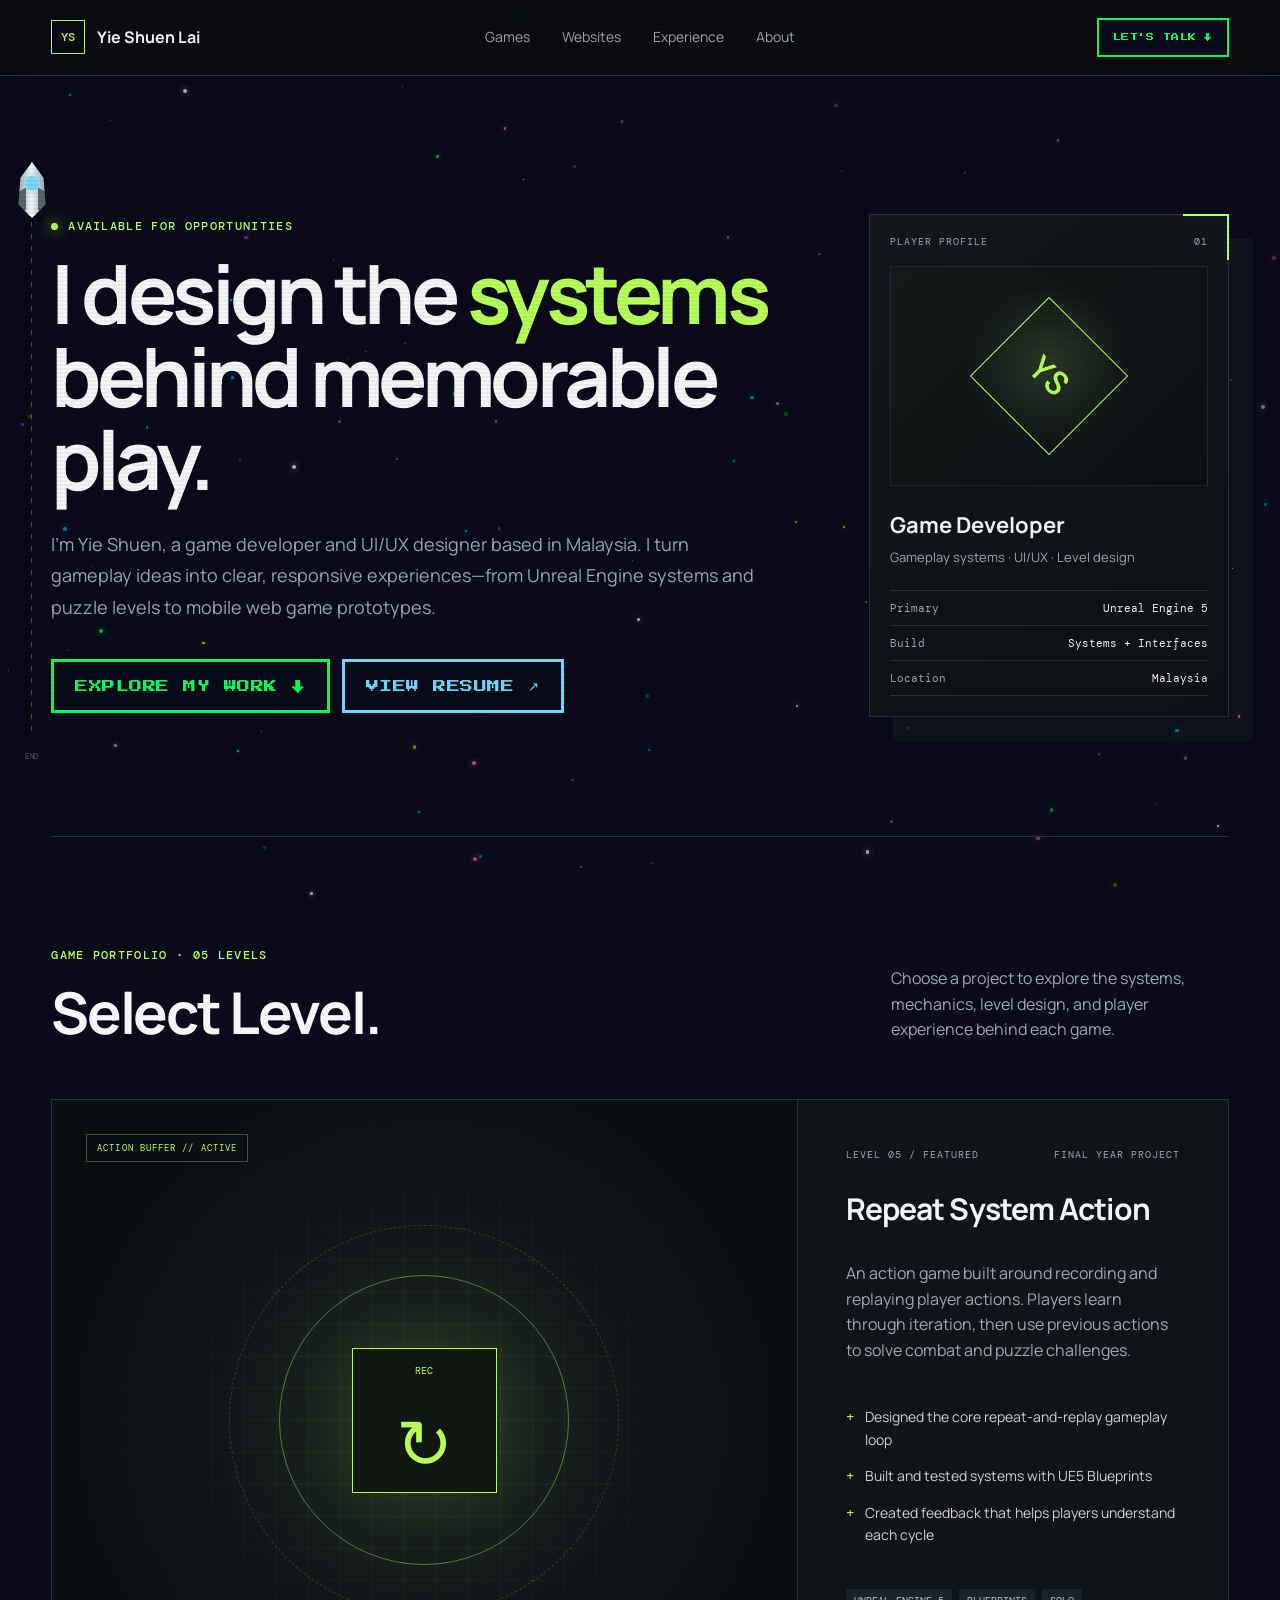
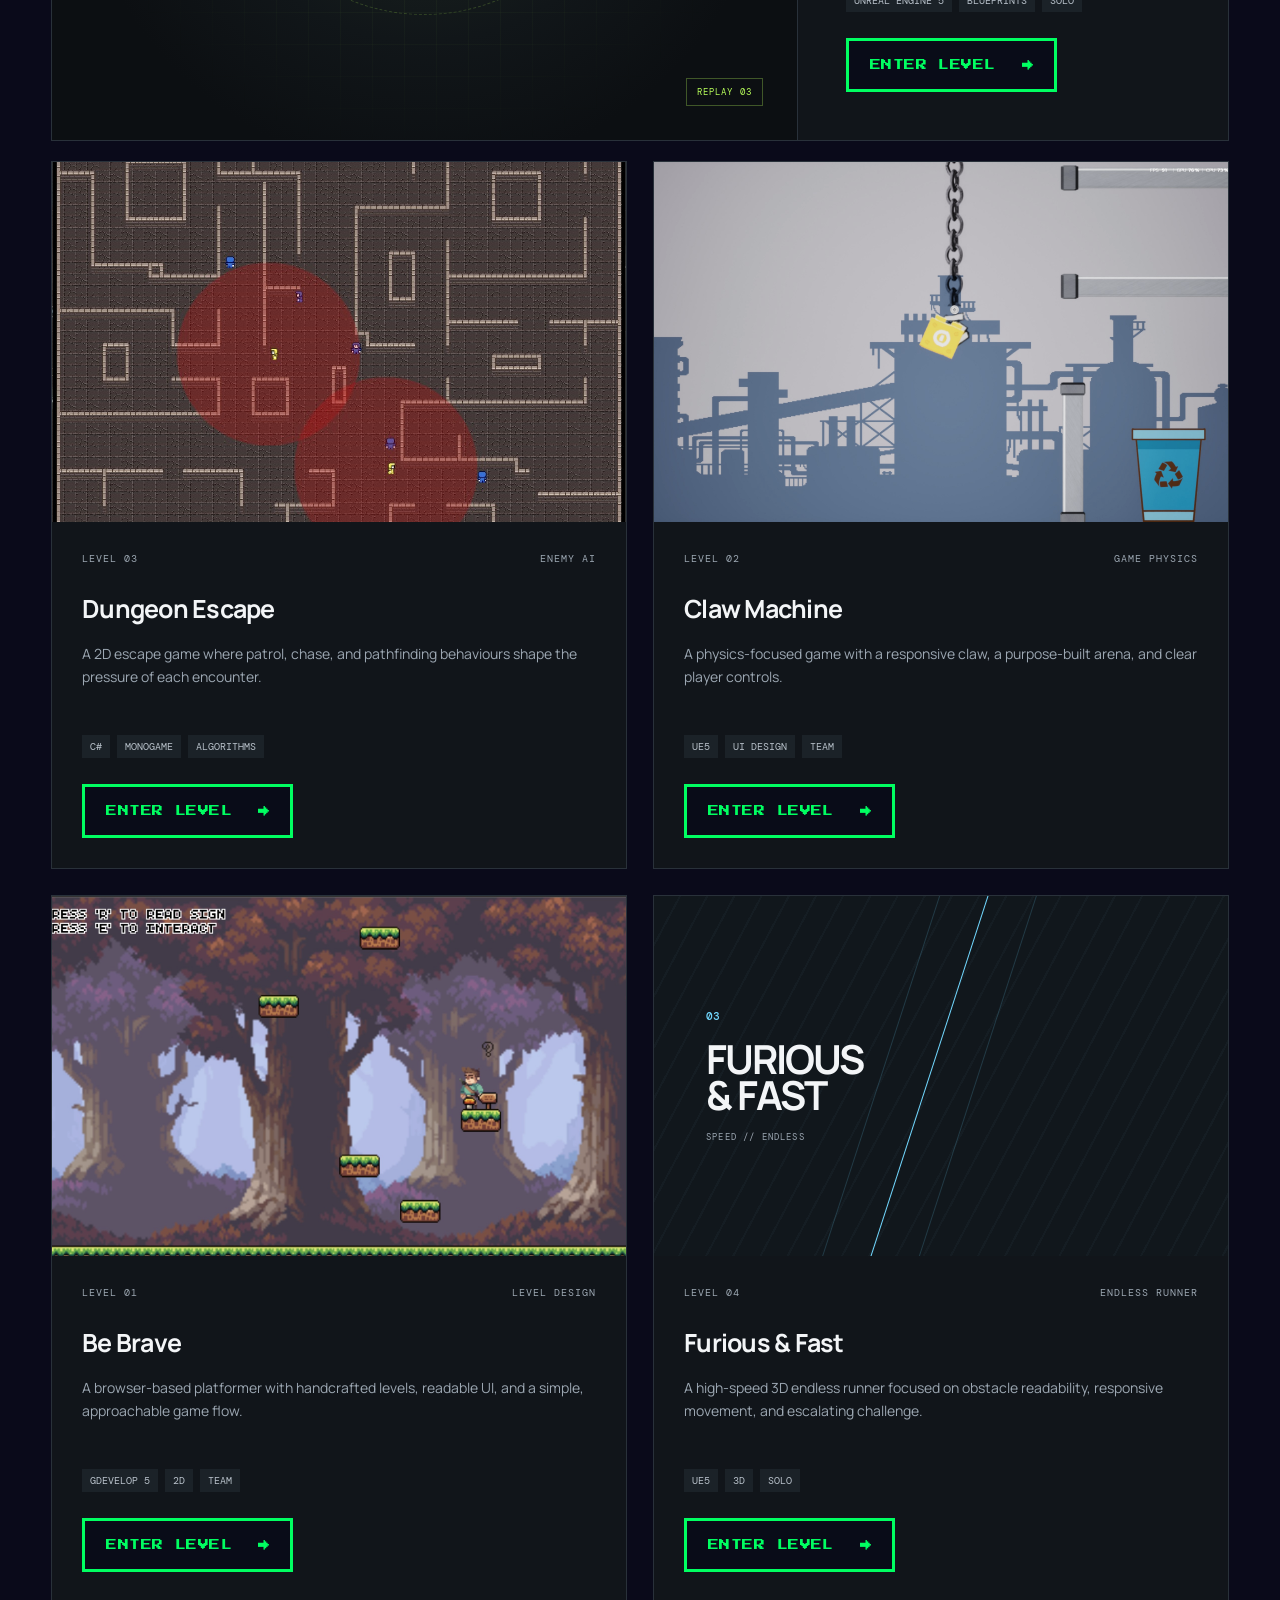
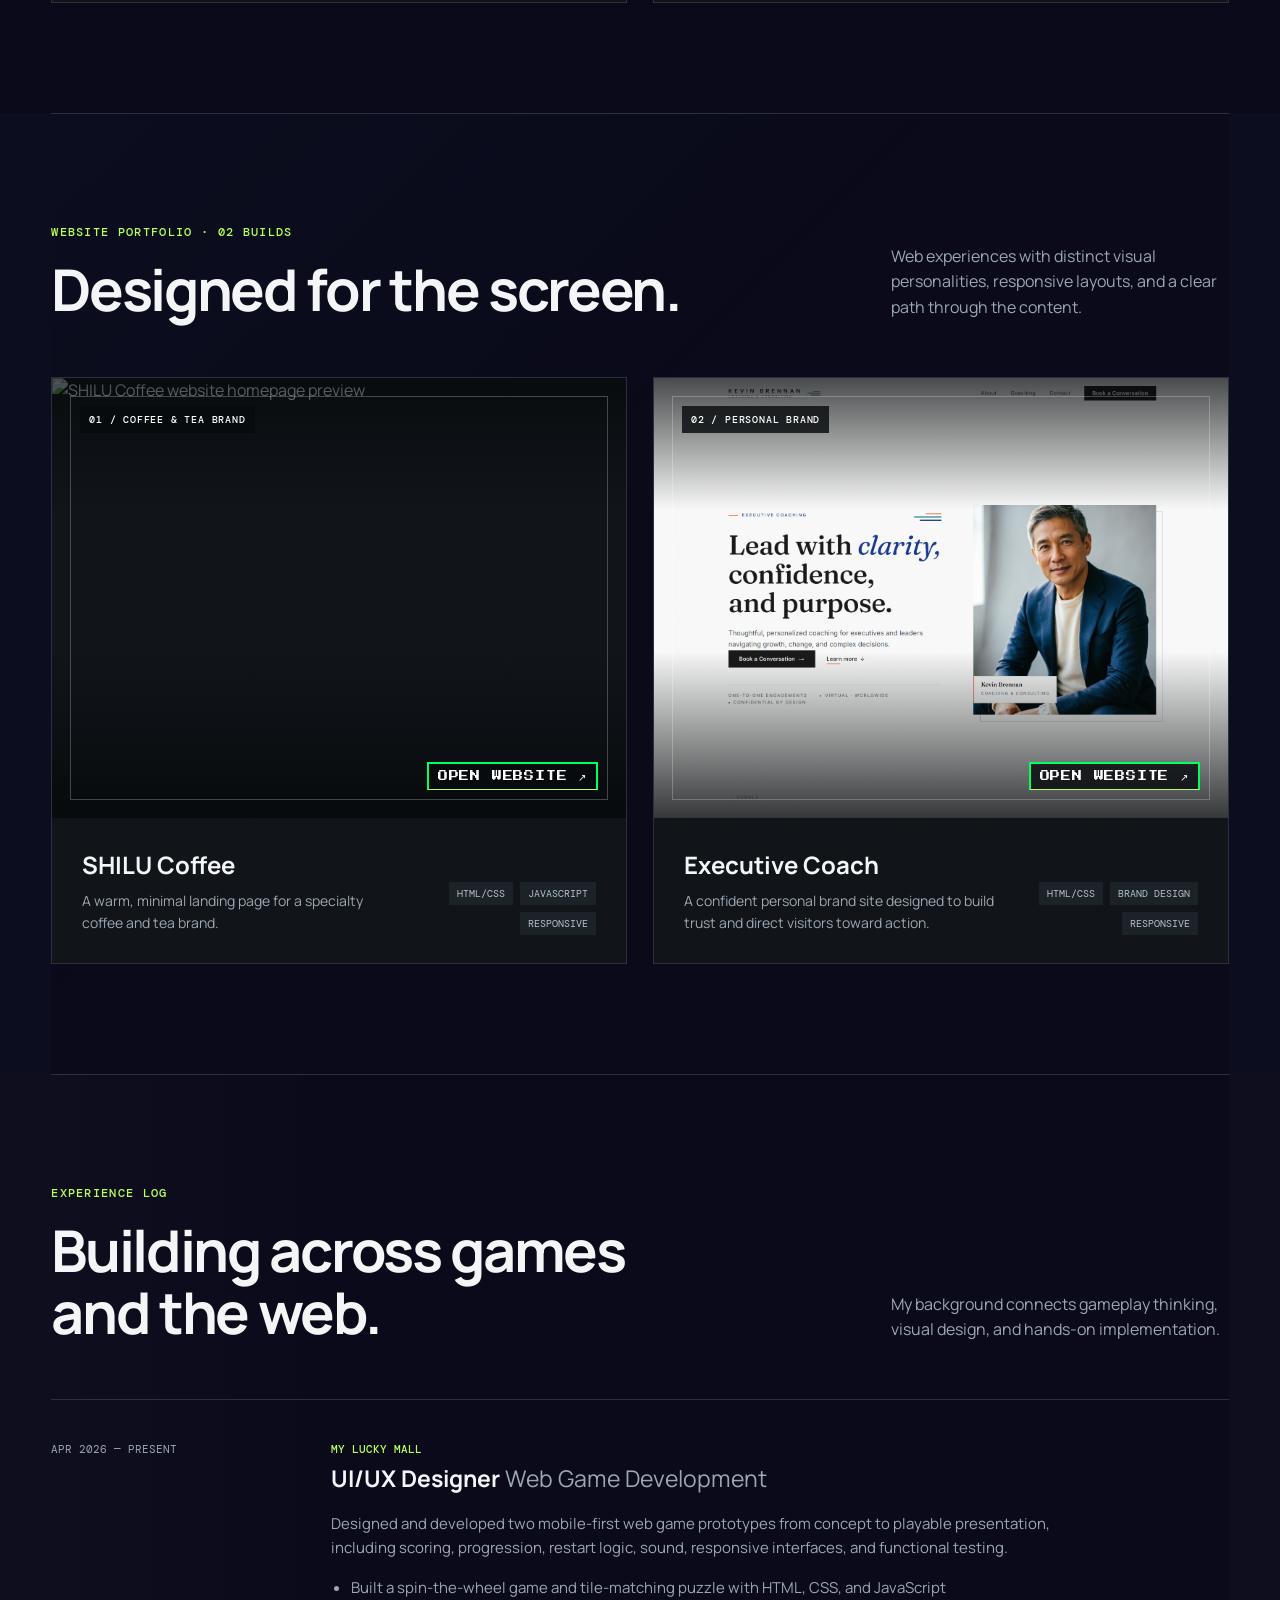
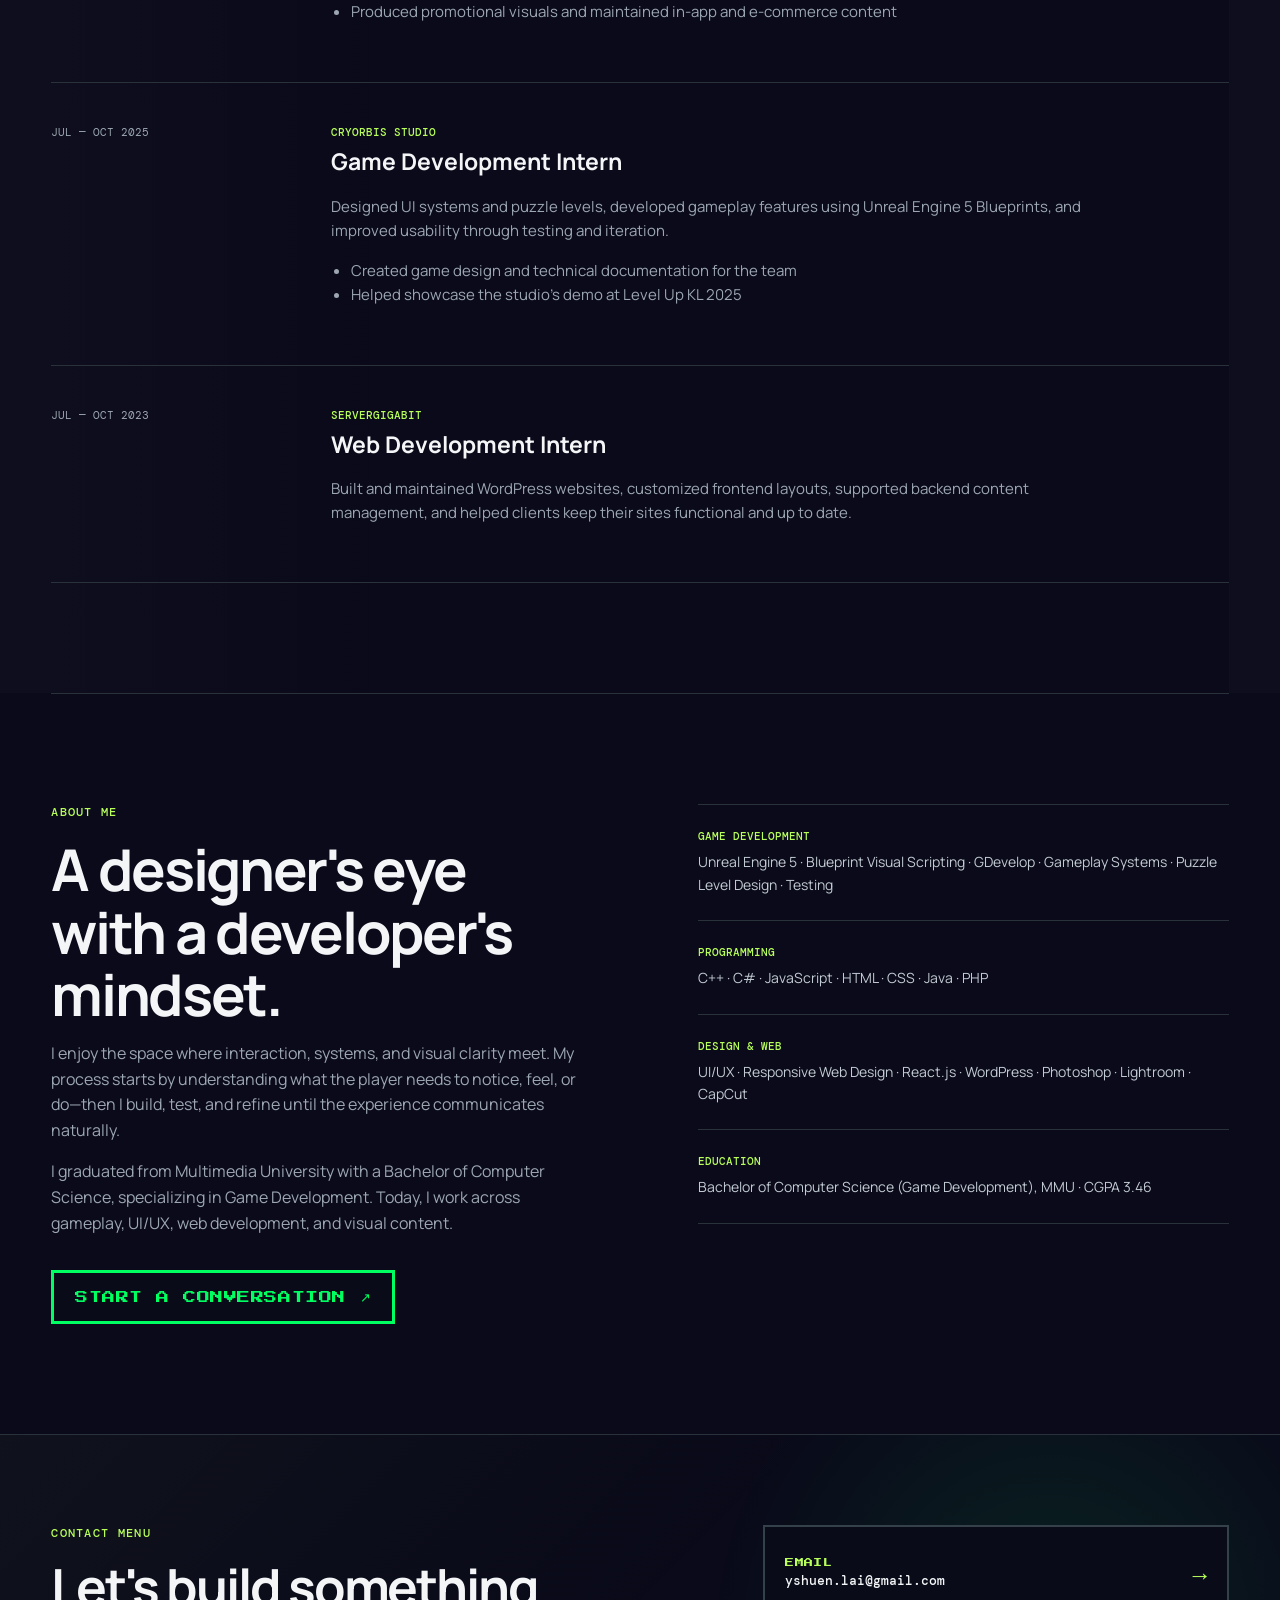
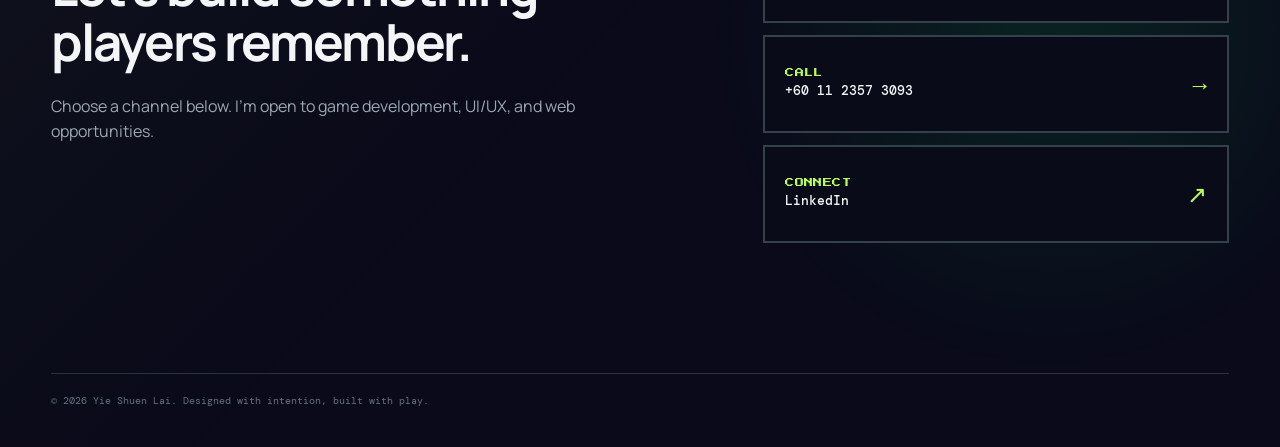
==== commit 218592dd: "Polish: contact menu footer, header CTA, starfield rename, style updates" ====
--- a/index.html
+++ b/index.html
@@ -8,10 +8,10 @@
   <link rel="preconnect" href="https://fonts.googleapis.com">
   <link rel="preconnect" href="https://fonts.gstatic.com" crossorigin>
   <link href="https://fonts.googleapis.com/css2?family=DM+Mono:wght@400;500&family=Manrope:wght@400;500;600;700;800&display=swap" rel="stylesheet">
-  <link rel="stylesheet" href="css/style.css?v=20260819-7">
+  <link rel="stylesheet" href="css/style.css?v=20260819-11">
 </head>
 <body>
-  <div class="starfield" id="starfield" aria-hidden="true"></div>
+  <div class="stars" id="stars" aria-hidden="true"></div>
   <div class="flight-path" aria-hidden="true">
     <span class="flight-progress"></span>
     <div class="spaceship">
@@ -24,7 +24,7 @@
   <header class="site-header">
     <a class="brand" href="#top" aria-label="Yie Shuen Lai, home"><span class="brand-mark">YS</span><span>Yie Shuen Lai</span></a>
     <nav aria-label="Primary navigation"><a href="#games">Games</a><a href="#websites">Websites</a><a href="#experience">Experience</a><a href="#about">About</a></nav>
-    <a class="header-cta" href="mailto:yshuen.lai@gmail.com">Let's talk <span aria-hidden="true">↗</span></a>
+    <a class="header-cta" href="#contact">Let's talk <span aria-hidden="true">↓</span></a>
   </header>
   <main id="top">
     <section class="hero" aria-labelledby="hero-title">
@@ -79,7 +79,15 @@
       <div class="skills-panel"><div><p class="skill-label">Game development</p><p>Unreal Engine 5 · Blueprint Visual Scripting · GDevelop · Gameplay Systems · Puzzle Level Design · Testing</p></div><div><p class="skill-label">Programming</p><p>C++ · C# · JavaScript · HTML · CSS · Java · PHP</p></div><div><p class="skill-label">Design & web</p><p>UI/UX · Responsive Web Design · React.js · WordPress · Photoshop · Lightroom · CapCut</p></div><div><p class="skill-label">Education</p><p>Bachelor of Computer Science (Game Development), MMU · CGPA 3.46</p></div></div>
     </section>
   </main>
-  <footer><div><p class="eyebrow">Ready for the next quest</p><h2>Let's build something players remember.</h2></div><div class="footer-links"><a href="mailto:yshuen.lai@gmail.com">yshuen.lai@gmail.com</a><a href="tel:+601123573093">+60 11 2357 3093</a><a href="https://www.linkedin.com/in/yie-shuen-lai-876929273/" target="_blank" rel="noopener">LinkedIn ↗</a><a href="https://github.com/YieShuenL" target="_blank" rel="noopener">GitHub ↗</a></div><p class="copyright">© 2026 Yie Shuen Lai. Designed with intention, built with play.</p></footer>
+  <footer id="contact">
+    <div class="contact-intro"><p class="eyebrow">Contact menu</p><h2>Let's build something players remember.</h2><p>Choose a channel below. I'm open to game development, UI/UX, and web opportunities.</p></div>
+    <div class="footer-links" aria-label="Contact options">
+      <a class="contact-option" href="mailto:yshuen.lai@gmail.com"><span><small>Email</small><strong>yshuen.lai@gmail.com</strong></span><b aria-hidden="true">→</b></a>
+      <a class="contact-option" href="tel:+601123573093"><span><small>Call</small><strong>+60 11 2357 3093</strong></span><b aria-hidden="true">→</b></a>
+      <a class="contact-option" href="https://www.linkedin.com/in/yie-shuen-lai-876929273/" target="_blank" rel="noopener"><span><small>Connect</small><strong>LinkedIn</strong></span><b aria-hidden="true">↗</b></a>
+    </div>
+    <p class="copyright">© 2026 Yie Shuen Lai. Designed with intention, built with play.</p>
+  </footer>
   <script src="js/main.js"></script>
 </body>
 </html>
--- a/css/style.css
+++ b/css/style.css
@@ -3,6 +3,8 @@
 *{box-sizing:border-box}html{scroll-behavior:smooth}body{margin:0;background:var(--bg);color:var(--text);font-family:var(--sans);line-height:1.6}body::before{content:"";position:fixed;inset:0;pointer-events:none;opacity:.22;background-image:linear-gradient(rgba(255,255,255,.018) 1px,transparent 1px),linear-gradient(90deg,rgba(255,255,255,.018) 1px,transparent 1px);background-size:48px 48px}a{color:inherit}img{display:block;max-width:100%}
 .starfield{position:fixed;z-index:-1;inset:0;overflow:hidden;pointer-events:none;background:radial-gradient(circle at 68% 18%,rgba(43,69,73,.25),transparent 30%),radial-gradient(circle at 18% 72%,rgba(37,54,70,.2),transparent 34%)}.starfield span{position:absolute;left:var(--x);top:var(--y);width:var(--size);height:var(--size);border-radius:50%;background:#dfffc2;opacity:.16;box-shadow:0 0 5px rgba(184,255,90,.5);animation:starTwinkle var(--duration) var(--delay) ease-in-out infinite}@keyframes starTwinkle{0%,100%{opacity:.09;transform:scale(.75)}50%{opacity:.65;transform:scale(1.45)}}
 .starfield{z-index:0}.game-page-container,main,footer{position:relative;z-index:1}
+/* Original Portfolio_deploy.zip background, preserved verbatim in behavior */
+body{background:#0a0a1a;overflow-x:hidden}body::before{display:none}body::after{content:"";position:fixed;z-index:9999;top:0;left:0;width:100%;height:100%;background:repeating-linear-gradient(0deg,transparent,transparent 2px,rgba(0,0,0,.08) 2px,rgba(0,0,0,.08) 4px);pointer-events:none;opacity:.5}.stars{position:fixed;z-index:0;top:0;left:0;width:100%;height:100%;pointer-events:none}@keyframes twinkle{0%,100%{opacity:.2;transform:scale(1)}50%{opacity:1;transform:scale(1.8)}}.game-page-container,main,footer{position:relative;z-index:1}
 .flight-path{--flight:0;position:fixed;z-index:12;top:18vh;left:18px;right:auto;width:28px;height:64vh;pointer-events:none}.flight-path::before{content:"";position:absolute;left:13px;top:0;bottom:0;width:1px;background:repeating-linear-gradient(to bottom,rgba(184,255,90,.3) 0 5px,transparent 5px 12px)}.flight-path::after{content:"END";position:absolute;left:50%;bottom:-23px;color:#59645b;font:400 7px var(--mono);letter-spacing:.08em;transform:translateX(-50%)}.flight-progress{position:absolute;left:13px;top:0;width:1px;height:calc(var(--flight)*100%);background:var(--accent);box-shadow:0 0 8px rgba(184,255,90,.55)}.spaceship{position:absolute;left:50%;top:calc(var(--flight)*(100% - 72px));width:18px;height:28px;background:linear-gradient(90deg,#89949e,#f0f5f7 48%,#7d8992);clip-path:polygon(50% 0,82% 28%,88% 76%,50% 100%,12% 76%,18% 28%);filter:drop-shadow(0 0 7px rgba(114,216,255,.7));transform:translateX(-50%) scale(2);transform-origin:50% 0;transition:top .09s linear}.ship-window{position:absolute;left:6px;top:7px;width:6px;height:7px;border-radius:50% 50% 30% 30%;background:var(--accent-2);box-shadow:0 0 5px var(--accent-2)}.ship-wing{position:absolute;top:15px;width:8px;height:11px;background:#58636b}.ship-wing-left{right:12px;transform:skewY(-28deg)}.ship-wing-right{left:12px;transform:skewY(28deg)}.ship-flame{position:absolute;left:7px;top:26px;width:4px;height:12px;background:linear-gradient(#fff,var(--accent),transparent);clip-path:polygon(50% 100%,0 0,100% 0);animation:thrust .18s steps(2) infinite}@keyframes thrust{50%{height:8px;opacity:.75}}
 .site-header{position:sticky;top:0;z-index:20;display:grid;grid-template-columns:1fr auto 1fr;align-items:center;max-width:var(--max);margin:auto;padding:18px 24px;background:rgba(11,13,16,.9);border-bottom:1px solid var(--line);backdrop-filter:blur(16px)}.brand{display:flex;align-items:center;gap:12px;font-weight:700;text-decoration:none}.brand-mark{display:grid;place-items:center;width:34px;height:34px;border:1px solid var(--accent);color:var(--accent);font:500 12px var(--mono)}nav{display:flex;gap:32px}nav a,.header-cta{color:var(--muted);font-size:14px;text-decoration:none;transition:.2s}.header-cta{justify-self:end;color:var(--text)}nav a:hover,.header-cta:hover,nav a[aria-current]{color:var(--accent)}
 main,footer{position:relative;max-width:var(--max);margin:auto;padding-inline:24px}.hero{min-height:760px;display:grid;grid-template-columns:minmax(0,1.45fr) minmax(300px,.65fr);gap:8vw;align-items:center;padding:100px 0 80px}.eyebrow{display:flex;align-items:center;gap:10px;margin:0 0 18px;color:var(--accent);font:500 12px var(--mono);letter-spacing:.11em;text-transform:uppercase}.status-dot{width:7px;height:7px;background:var(--accent);box-shadow:0 0 14px var(--accent);border-radius:50%}.hero h1{max-width:760px;margin:0;font-size:clamp(48px,6.4vw,84px);line-height:1.01;letter-spacing:-.055em}.hero h1 span{color:var(--accent)}.hero-intro{max-width:680px;margin:28px 0 0;color:var(--muted);font-size:18px;line-height:1.75}.hero-actions{display:flex;gap:12px;margin-top:36px}.button{display:inline-flex;align-items:center;justify-content:center;gap:14px;padding:14px 19px;border:1px solid var(--line);font:500 13px var(--mono);text-decoration:none;transition:.2s}.button-primary{background:var(--accent);border-color:var(--accent);color:#10150b}.button-primary:hover{background:#d1ff96;transform:translateY(-2px)}.button-quiet:hover{border-color:var(--muted)}
@@ -18,7 +20,10 @@
 .experience{background:linear-gradient(90deg,rgba(255,255,255,.018),transparent 30%);box-shadow:-50vw 0 rgba(255,255,255,.018),50vw 0 rgba(255,255,255,.018)}.timeline{border-top:1px solid var(--line)}.timeline article{display:grid;grid-template-columns:240px 1fr;gap:40px;padding:42px 0;border-bottom:1px solid var(--line)}.timeline-date{color:var(--muted);font:400 11px var(--mono)}.timeline-body{max-width:760px}.company{margin:0 0 4px;color:var(--accent);font:500 11px var(--mono);text-transform:uppercase}.timeline h3{margin:0 0 12px;font-size:23px}.timeline h3 span{color:var(--muted);font-weight:400}.timeline-body>p:not(.company),.timeline li{color:var(--muted);font-size:15px}.timeline ul{padding-left:20px}
 .about{display:grid;grid-template-columns:1fr 1fr;gap:9vw}.about-copy>p:not(.eyebrow){color:var(--muted);font-size:16px}.about-copy .button{margin-top:18px}.skills-panel{border-top:1px solid var(--line)}.skills-panel>div{padding:24px 0;border-bottom:1px solid var(--line)}.skills-panel p{margin:0}.skill-label{margin-bottom:8px!important;color:var(--accent)!important;font:500 11px var(--mono)!important;text-transform:uppercase}.skills-panel div p:last-child{color:#c2cbd3;font-size:14px}
 footer{display:grid;grid-template-columns:1.4fr 1fr;gap:60px;padding-top:70px;padding-bottom:40px;border-top:1px solid var(--line)}footer h2{max-width:650px;margin:0;font-size:clamp(34px,4vw,54px);line-height:1.08;letter-spacing:-.04em}.footer-links{display:flex;flex-direction:column;align-items:flex-start;gap:18px;padding-top:10px}.footer-links a{color:var(--muted);font:500 clamp(15px,1.15vw,18px) var(--mono);line-height:1.35;text-decoration:none}.footer-links a:hover{color:var(--accent)}.copyright{grid-column:1/-1;margin:70px 0 0;padding-top:20px;border-top:1px solid var(--line);color:#65717c;font:400 10px var(--mono)}
+#contact{scroll-margin-top:75px;padding-top:90px;background:radial-gradient(circle at 82% 32%,rgba(0,255,97,.1),transparent 30%),linear-gradient(135deg,rgba(184,255,90,.035),transparent 45%);box-shadow:-50vw 0 rgba(184,255,90,.035),50vw 0 rgba(184,255,90,.035)}.contact-intro>p:last-child{max-width:600px;margin:24px 0 0;color:var(--muted);font-size:16px}.footer-links{display:grid;grid-template-columns:1fr 1fr;gap:12px;padding-top:0}.footer-links .contact-option{display:flex;align-items:center;justify-content:space-between;min-height:98px;width:100%;padding:18px 20px;background:#090c18;color:var(--text);border:2px solid #34404a;font-family:var(--mono);text-decoration:none;transition:.2s}.contact-option span{display:flex;min-width:0;flex-direction:column;gap:5px}.contact-option small{color:var(--accent);font:500 9px 'Press Start 2P',var(--mono);letter-spacing:.05em;text-transform:uppercase}.contact-option strong{overflow-wrap:anywhere;color:var(--text);font-size:clamp(13px,1vw,16px);font-weight:500}.contact-option b{flex:0 0 auto;margin-left:16px;color:var(--accent);font:400 24px var(--mono)}.footer-links .contact-option:hover{background:#00ff61;color:#06110b;border-color:#00ff61;box-shadow:0 0 10px #00ff61,0 0 28px rgba(0,255,97,.65);transform:translateY(-2px)}.contact-option:hover small,.contact-option:hover strong,.contact-option:hover b{color:#06110b}
+#contact .footer-links{grid-template-columns:1fr}
 @media(min-width:1200px){.site-header,main,footer{padding-left:clamp(40px,4vw,76px);padding-right:clamp(40px,4vw,76px)}.hero{grid-template-columns:minmax(0,1.55fr) minmax(360px,.65fr);gap:clamp(70px,8vw,150px)}.hero h1{max-width:950px}.hero-intro{max-width:760px}.featured-project{grid-template-columns:minmax(0,1.4fr) minmax(430px,.75fr)}.project-grid{gap:26px}.card-image,.web-preview{height:360px}.section-heading{grid-template-columns:1.8fr .8fr}.flight-path{left:max(18px,calc((100vw - var(--max))/4 + 32px));right:auto}}
-@media(max-width:850px){.site-header{grid-template-columns:1fr auto}.site-header nav{display:none}.hero{grid-template-columns:1fr;min-height:auto;padding:80px 0}.player-card{max-width:480px}.section{padding:80px 0}.section-heading,.featured-project,.about{grid-template-columns:1fr}.section-heading{gap:20px}.project-visual{border-right:0;border-bottom:1px solid var(--line)}.project-grid,.website-grid{grid-template-columns:1fr}.website-preview{min-height:360px}.website-info{align-items:flex-start;flex-direction:column}.website-info .tags{justify-content:flex-start}.timeline article{grid-template-columns:1fr;gap:12px}footer{grid-template-columns:1fr}}
+@media(max-width:850px){.site-header{grid-template-columns:1fr auto}.site-header nav{display:none}.hero{grid-template-columns:1fr;min-height:auto;padding:80px 0}.player-card{max-width:480px}.section{padding:80px 0}.section-heading,.featured-project,.about{grid-template-columns:1fr}.section-heading{gap:20px}.project-visual{border-right:0;border-bottom:1px solid var(--line)}.project-grid,.website-grid{grid-template-columns:1fr}.website-preview{min-height:360px}.website-info{align-items:flex-start;flex-direction:column}.website-info .tags{justify-content:flex-start}.timeline article{grid-template-columns:1fr;gap:12px}footer{grid-template-columns:1fr}.footer-links{grid-template-columns:1fr}.contact-intro{margin-bottom:15px}}
 @media(max-width:520px){.flight-path{display:none}.site-header,main,footer{padding-inline:18px}.header-cta{font-size:12px}.brand>span:last-child{display:none}.hero{padding-top:60px}.hero h1{font-size:45px}.hero-actions{flex-direction:column;align-items:stretch}.player-card{box-shadow:none}.section{padding:68px 0}.project-visual{min-height:360px}.orbit-two{width:290px;height:290px}.orbit-one{width:220px;height:220px}.project-copy,.card-content{padding:25px}.card-image,.web-preview{height:240px}.section-heading{margin-bottom:38px}.timeline h3 span{display:block;margin-top:3px}.about{gap:55px}footer{padding-top:55px}}
-@media(prefers-reduced-motion:reduce){html{scroll-behavior:auto}.orbit-two,.ship-flame,.starfield span{animation:none}.spaceship{transition:none}*{transition:none!important}}
+@media(prefers-reduced-motion:reduce){html{scroll-behavior:auto}.orbit-two,.ship-flame,.stars div{animation:none!important}.spaceship{transition:none}*{transition:none!important}}
+@media(max-width:850px){#contact .footer-links{grid-template-columns:1fr}}
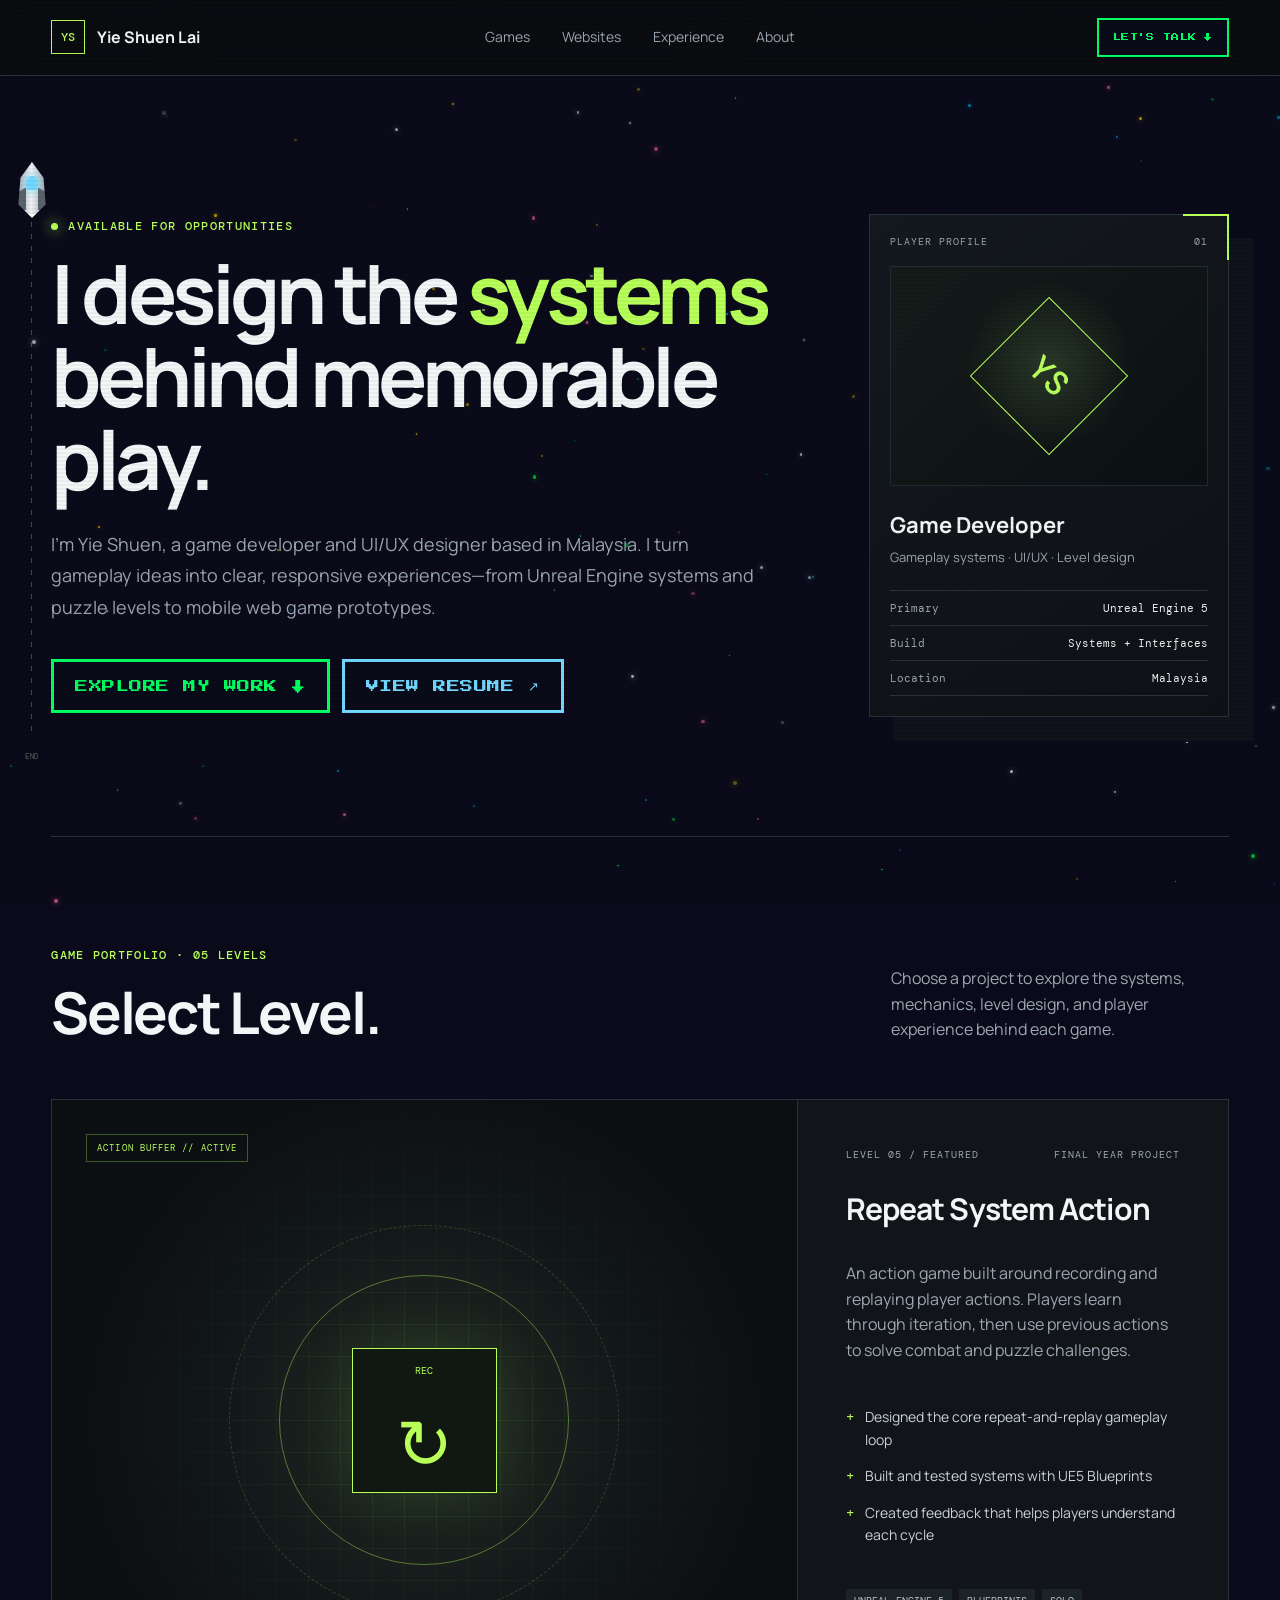
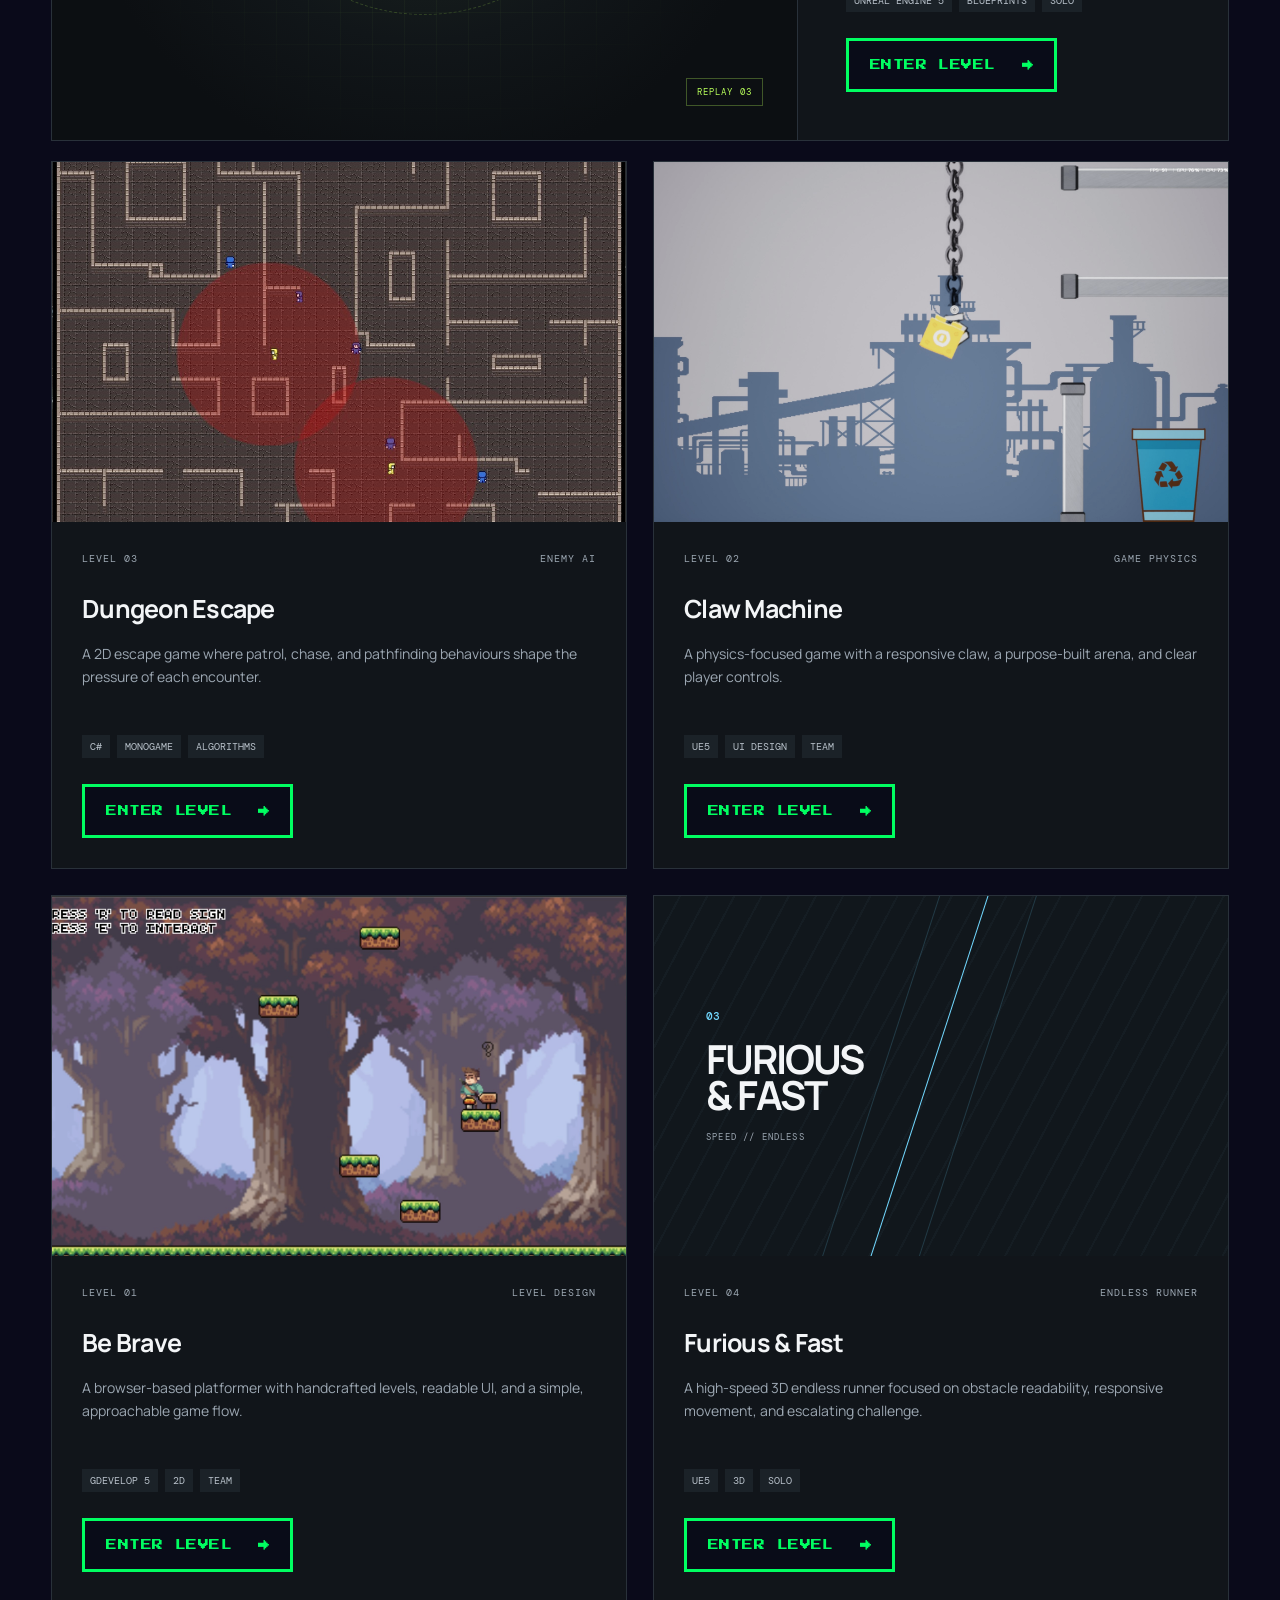
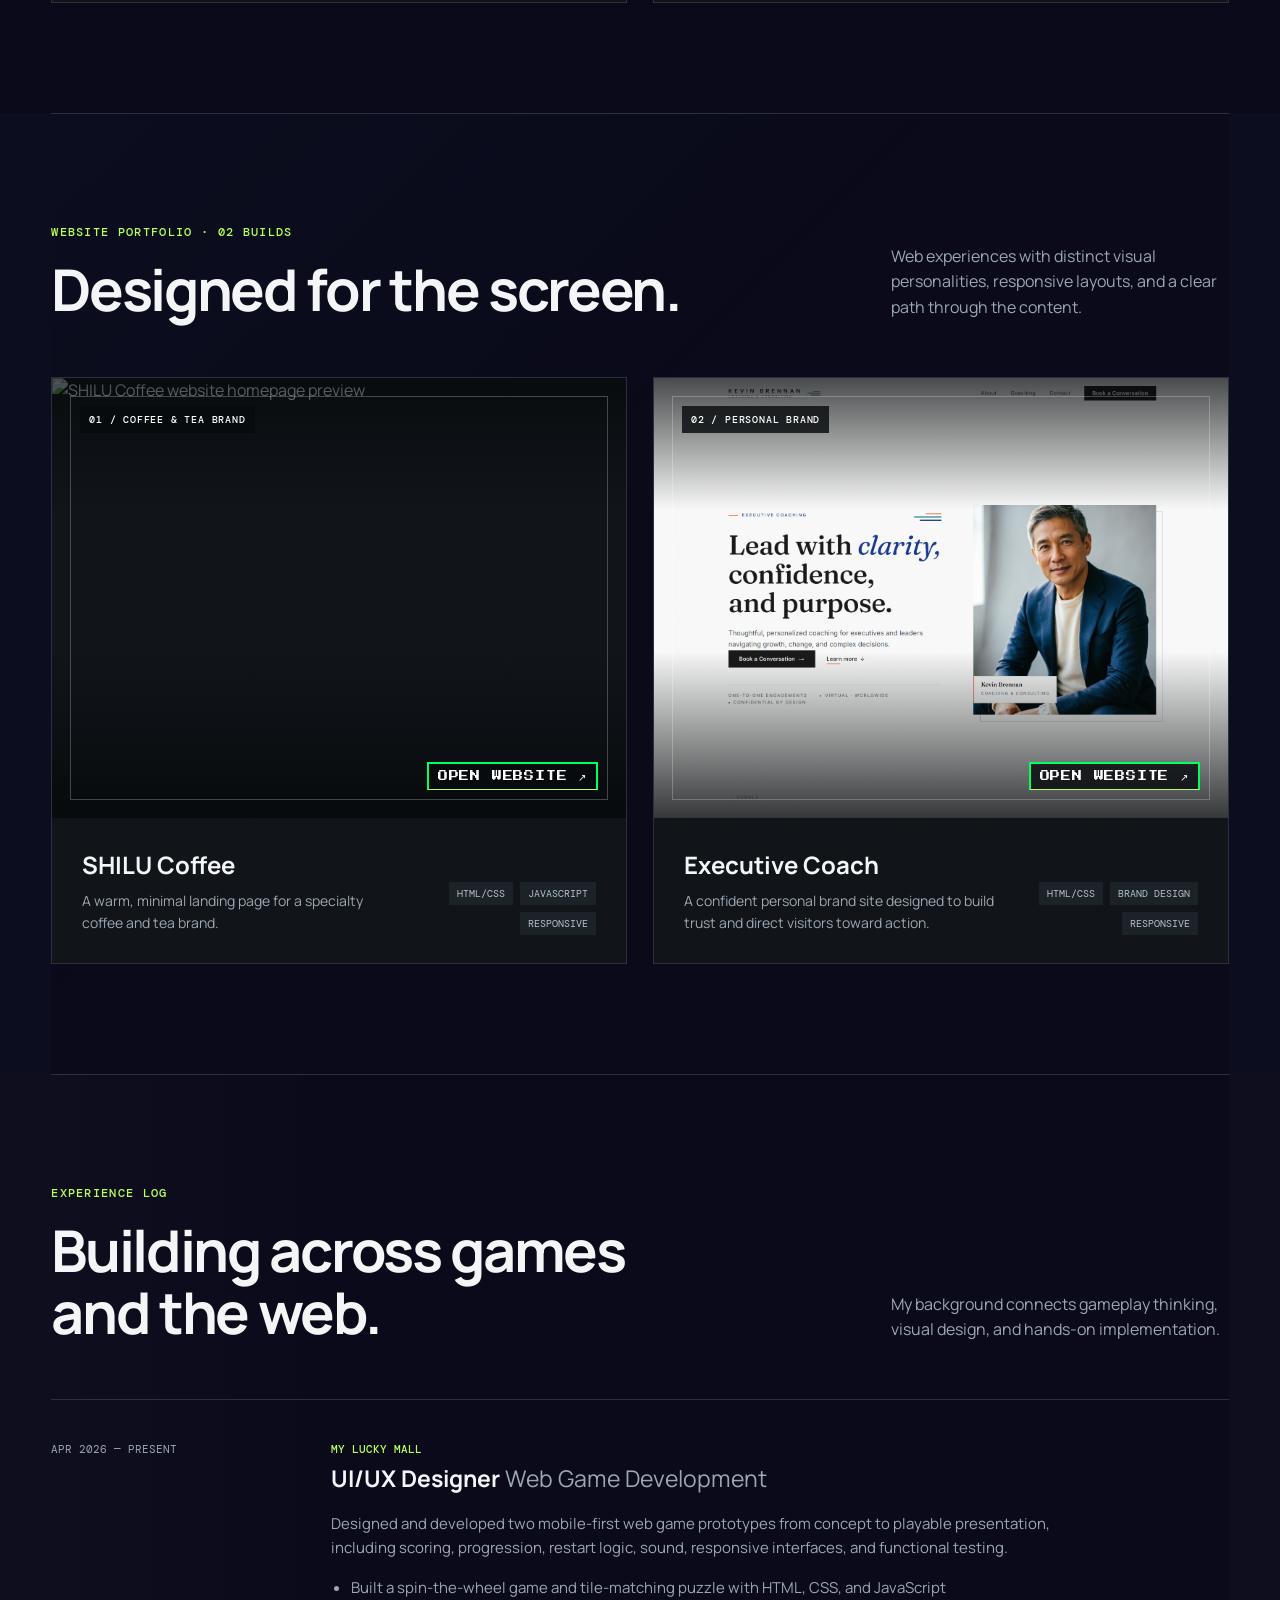
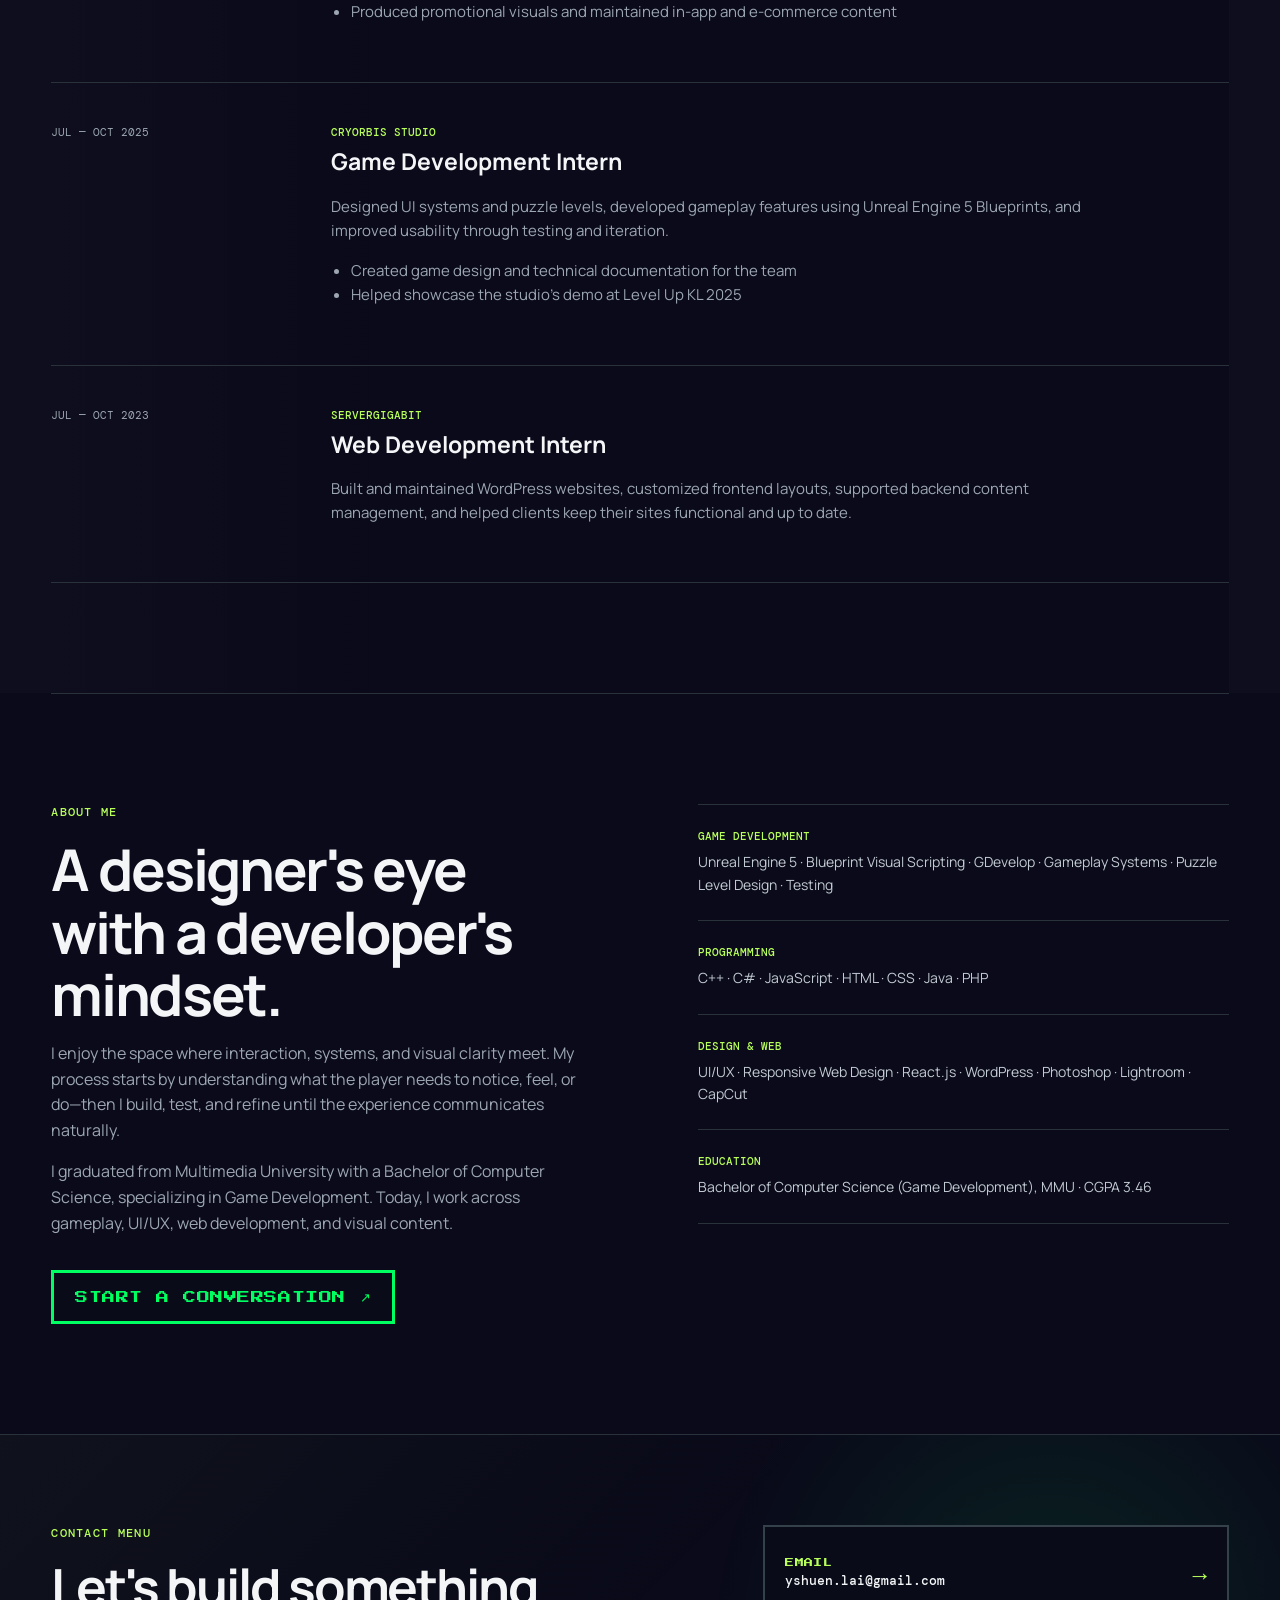
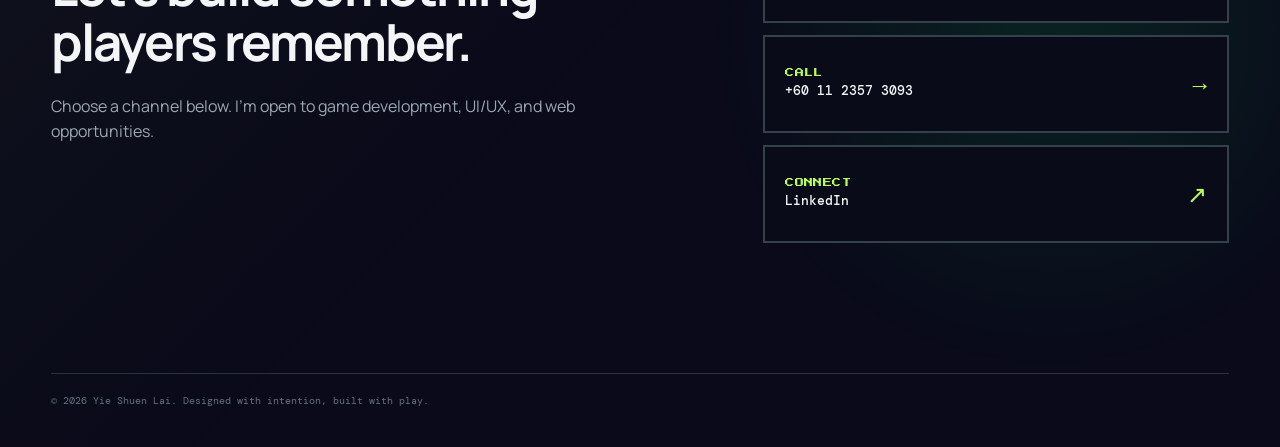
==== commit 5c3e92bb: "Add Google Analytics (G-M9V2GJETYJ) to all pages" ====
--- a/index.html
+++ b/index.html
@@ -1,6 +1,16 @@
 <!doctype html>
 <html lang="en">
 <head>
+<!-- Google tag (gtag.js) -->
+<script async src="https://www.googletagmanager.com/gtag/js?id=G-M9V2GJETYJ"></script>
+<script>
+  window.dataLayer = window.dataLayer || [];
+  function gtag(){dataLayer.push(arguments);}
+  gtag('js', new Date());
+
+  gtag('config', 'G-M9V2GJETYJ');
+</script>
+
   <meta charset="utf-8">
   <meta name="viewport" content="width=device-width, initial-scale=1">
   <meta name="description" content="Portfolio of Yie Shuen Lai, a game developer and UI/UX designer building gameplay systems, interfaces, puzzle levels, and web game prototypes.">
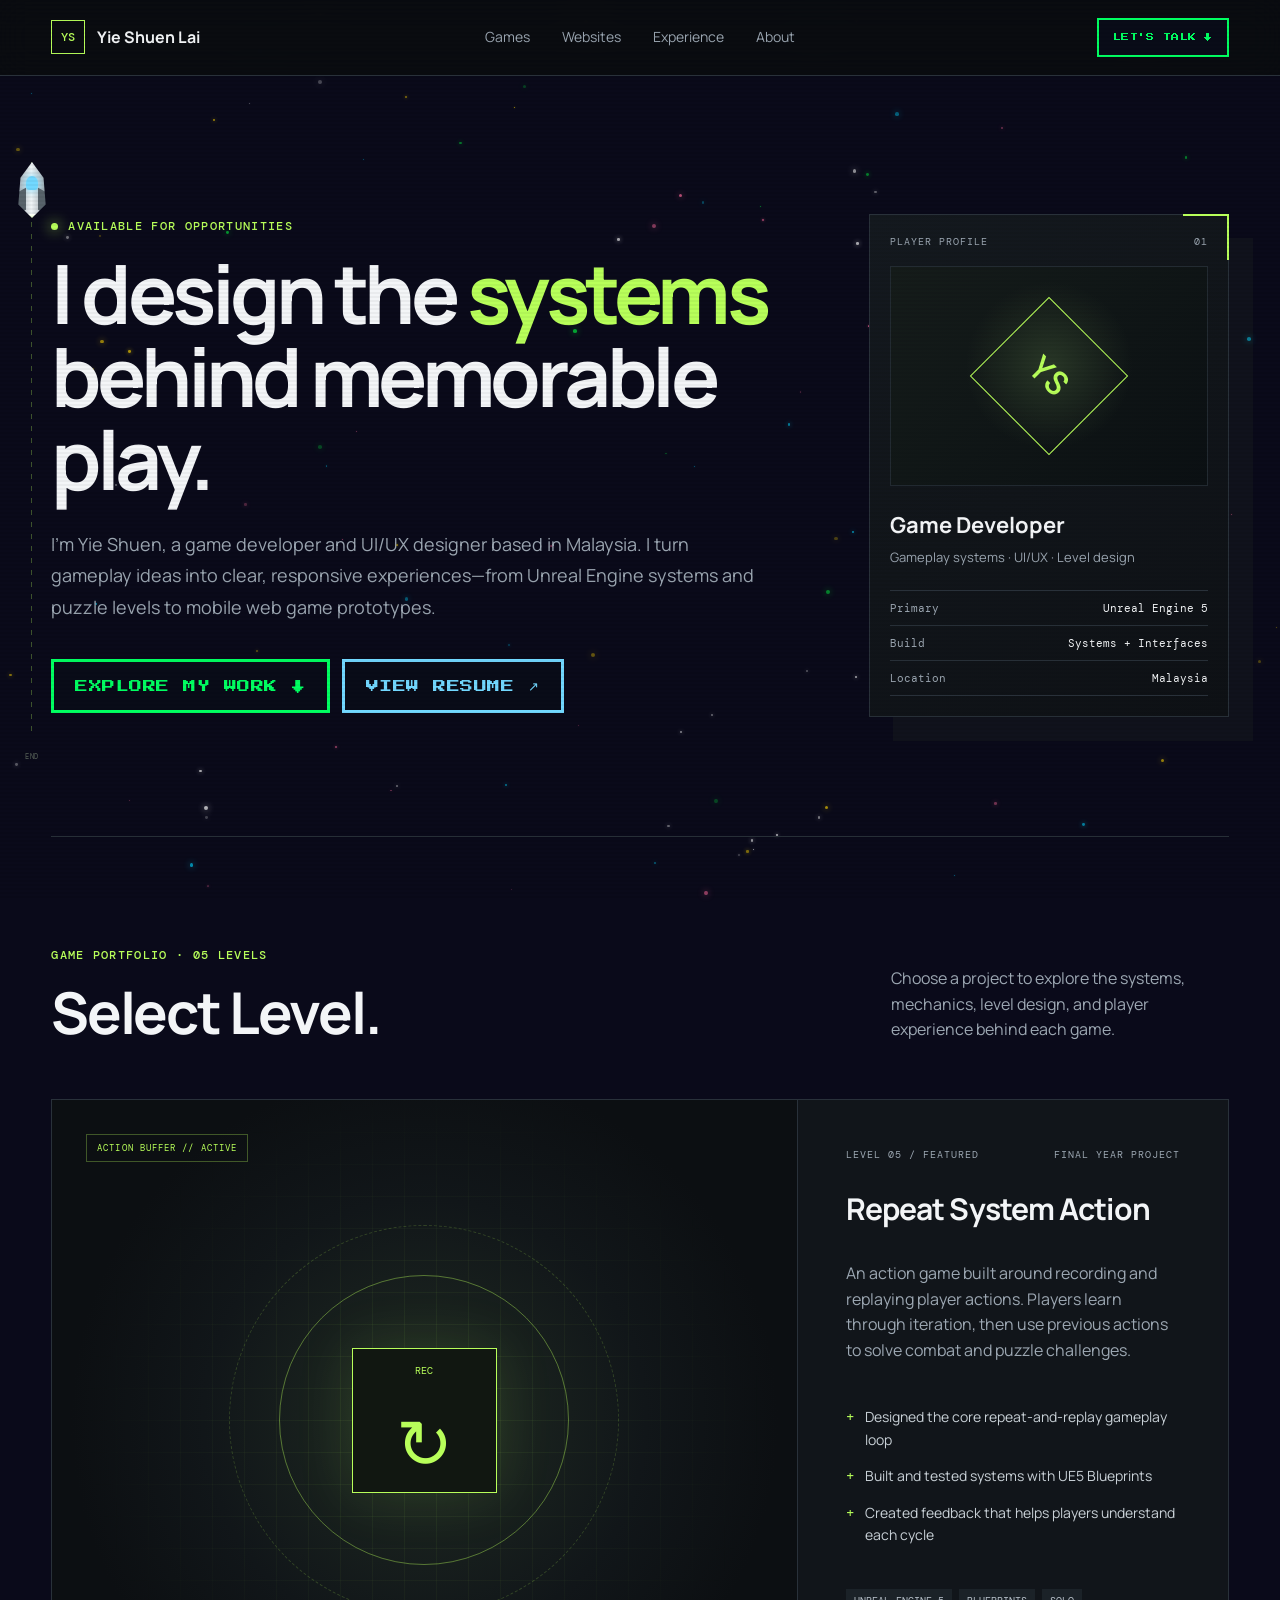
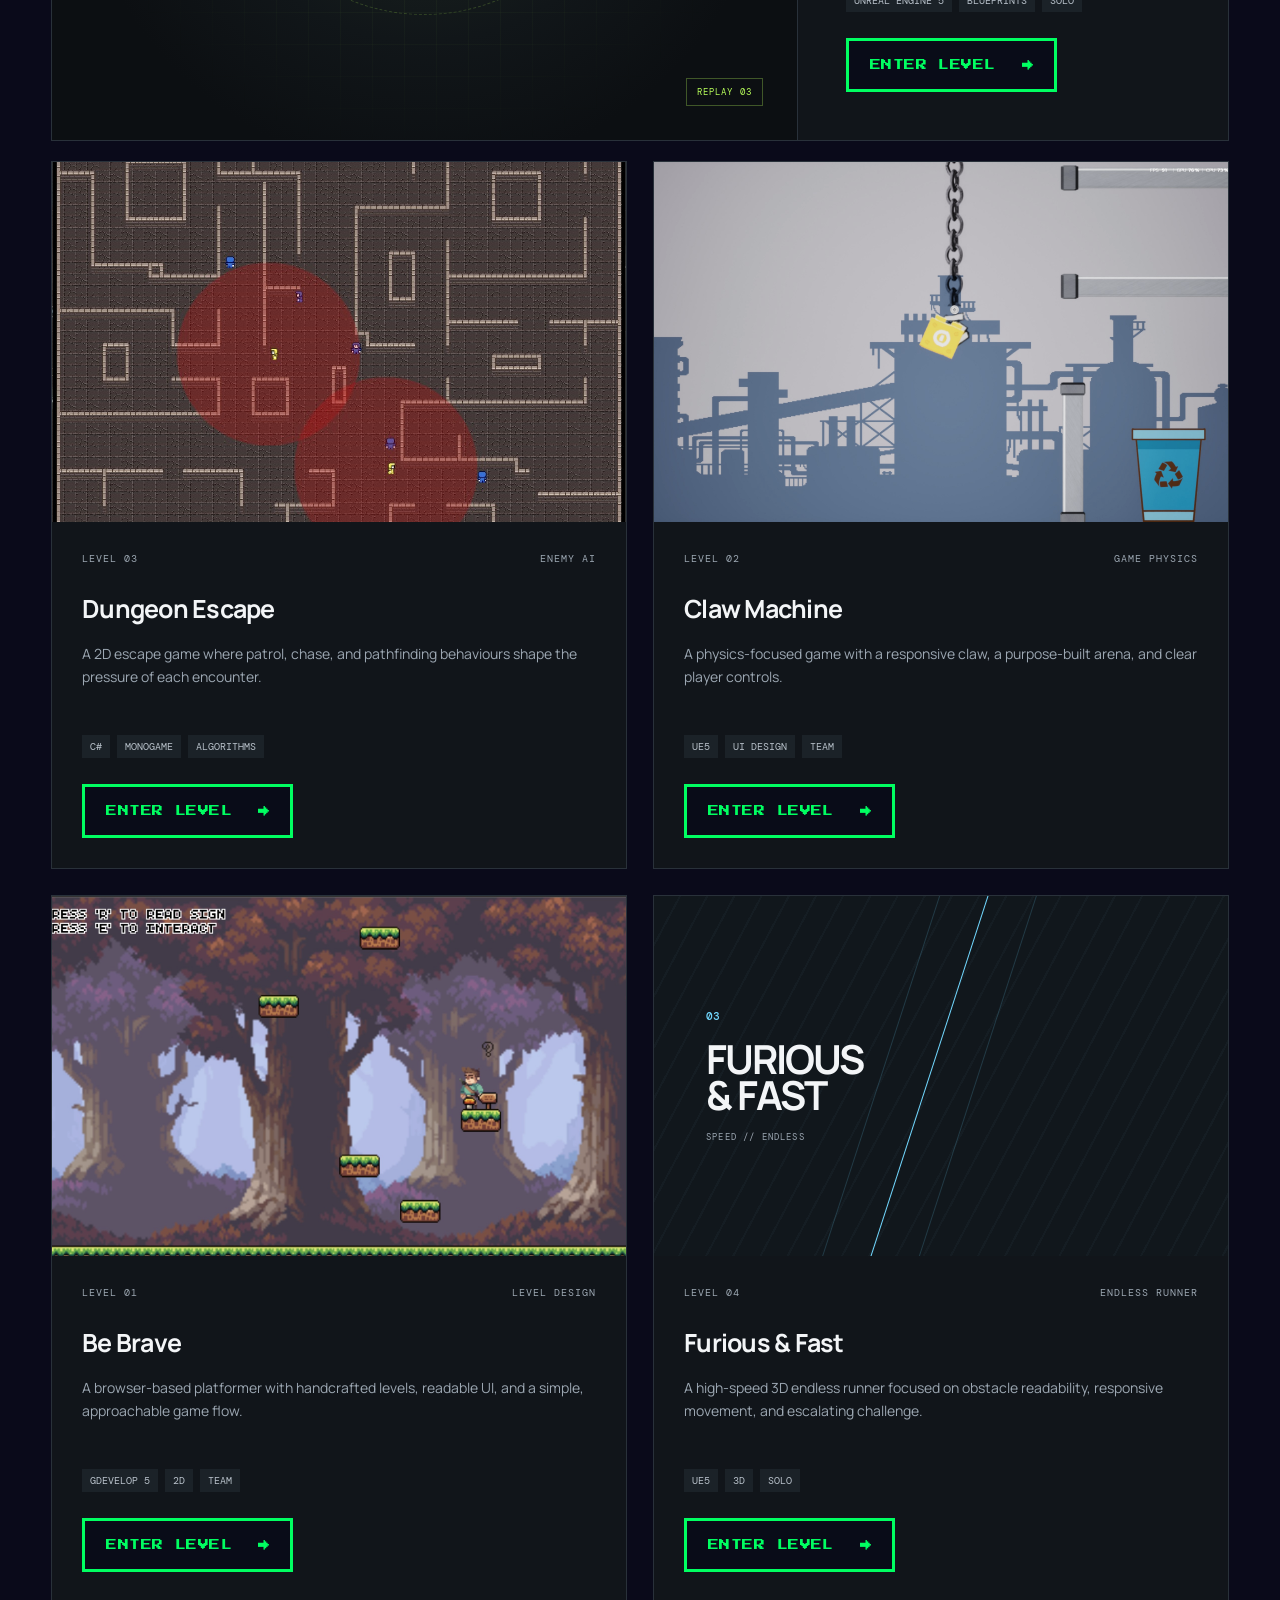
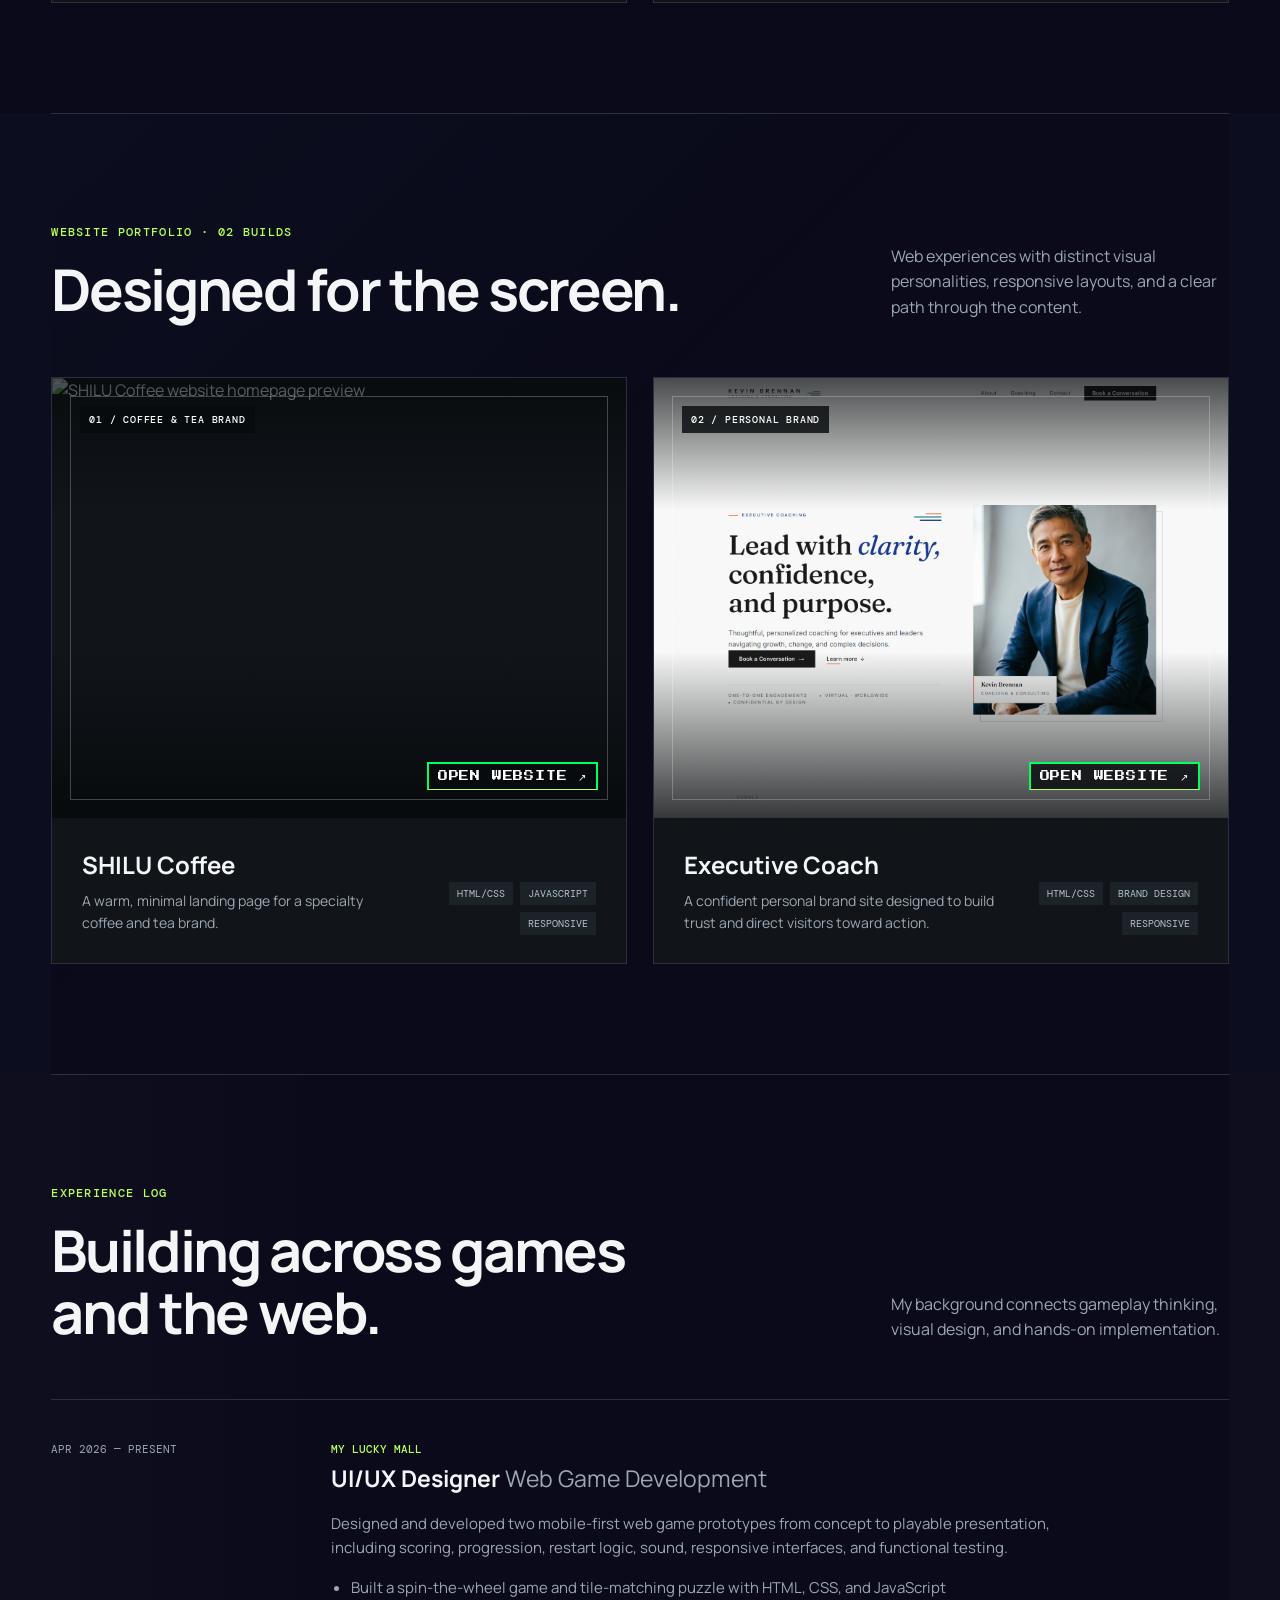
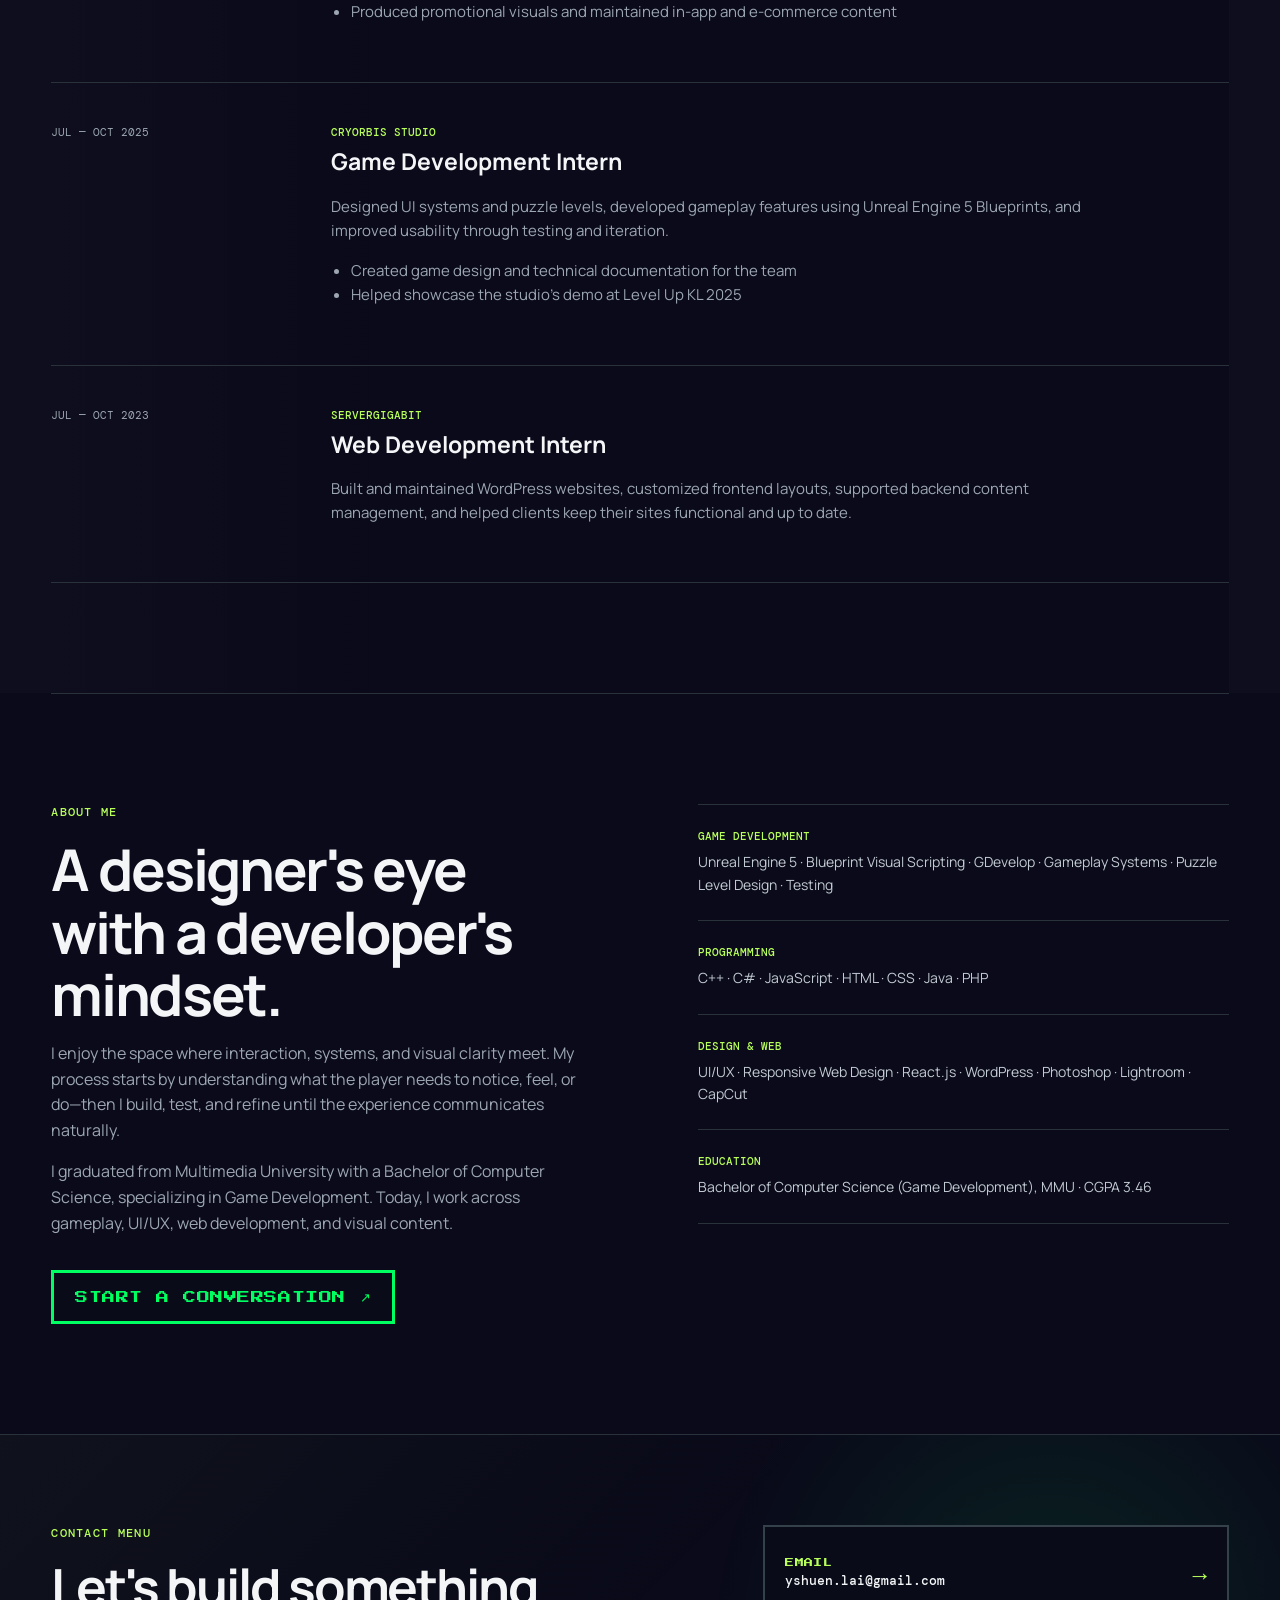
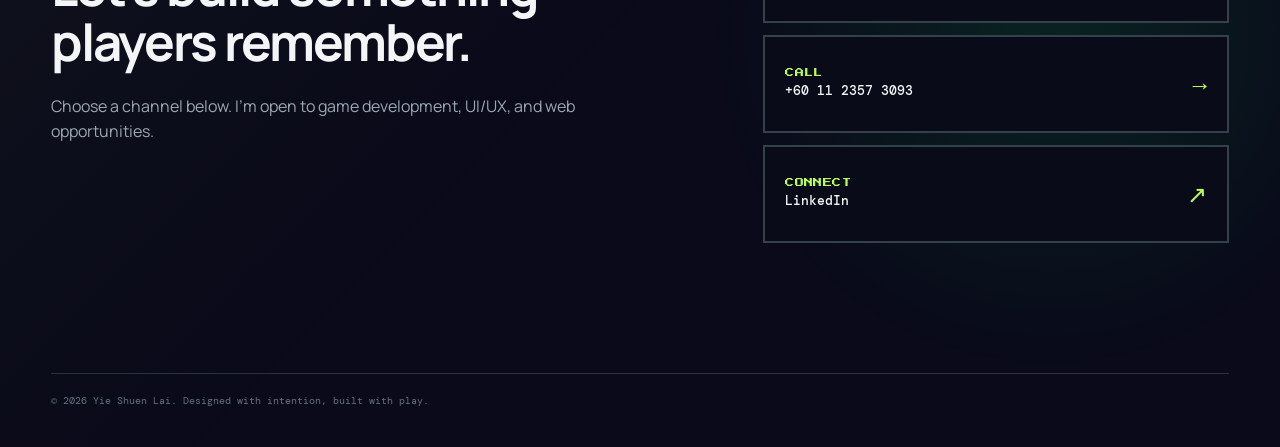
==== commit c38f192a: "Add Google Analytics event tracking to key buttons: contact, resume, project views, website views, g" ====
--- a/index.html
+++ b/index.html
@@ -34,7 +34,7 @@
   <header class="site-header">
     <a class="brand" href="#top" aria-label="Yie Shuen Lai, home"><span class="brand-mark">YS</span><span>Yie Shuen Lai</span></a>
     <nav aria-label="Primary navigation"><a href="#games">Games</a><a href="#websites">Websites</a><a href="#experience">Experience</a><a href="#about">About</a></nav>
-    <a class="header-cta" href="#contact">Let's talk <span aria-hidden="true">↓</span></a>
+    <a class="header-cta" href="#contact" onclick="gtag('event', 'contact_click', {'method': 'header'});">Let's talk <span aria-hidden="true">↓</span></a>
   </header>
   <main id="top">
     <section class="hero" aria-labelledby="hero-title">
@@ -42,7 +42,7 @@
         <p class="eyebrow"><span class="status-dot"></span> Available for opportunities</p>
         <h1 id="hero-title">I design the <span>systems</span> behind memorable play.</h1>
         <p class="hero-intro">I'm Yie Shuen, a game developer and UI/UX designer based in Malaysia. I turn gameplay ideas into clear, responsive experiences—from Unreal Engine systems and puzzle levels to mobile web game prototypes.</p>
-        <div class="hero-actions"><a class="button button-primary" href="#games">Explore my work <span aria-hidden="true">↓</span></a><a class="button button-quiet" href="Yie-Shuen-Lai-Resume.pdf" target="_blank">View resume <span aria-hidden="true">↗</span></a></div>
+        <div class="hero-actions"><a class="button button-primary" href="#games">Explore my work <span aria-hidden="true">↓</span></a><a class="button button-quiet" href="Yie-Shuen-Lai-Resume.pdf" target="_blank" onclick="gtag('event', 'resume_view');">View resume <span aria-hidden="true">↗</span></a></div>
       </div>
       <aside class="player-card" aria-label="Profile summary">
         <div class="card-topline"><span>PLAYER PROFILE</span><span>01</span></div>
@@ -59,21 +59,21 @@
           <div class="project-meta"><span>Level 05 / Featured</span><span>Final Year Project</span></div><h3>Repeat System Action</h3>
           <p>An action game built around recording and replaying player actions. Players learn through iteration, then use previous actions to solve combat and puzzle challenges.</p>
           <ul class="project-points"><li>Designed the core repeat-and-replay gameplay loop</li><li>Built and tested systems with UE5 Blueprints</li><li>Created feedback that helps players understand each cycle</li></ul>
-          <div class="tags"><span>Unreal Engine 5</span><span>Blueprints</span><span>Solo</span></div><a class="level-button" href="games/repeat-system.html">Enter level <span aria-hidden="true">→</span></a>
+          <div class="tags"><span>Unreal Engine 5</span><span>Blueprints</span><span>Solo</span></div><a class="level-button" href="games/repeat-system.html" onclick="gtag('event', 'view_project', {'project_name': 'Repeat System Action'});">Enter level <span aria-hidden="true">→</span></a>
         </div>
       </div>
       <div class="project-grid">
-        <article class="project-card"><a class="card-image" href="games/dungeon-escape.html"><img src="games/images/portfolio-dungeon-escape.jpg" alt="Dungeon Escape maze showing enemy detection areas" loading="lazy"></a><div class="card-content"><div class="project-meta"><span>Level 03</span><span>Enemy AI</span></div><h3>Dungeon Escape</h3><p>A 2D escape game where patrol, chase, and pathfinding behaviours shape the pressure of each encounter.</p><div class="tags"><span>C#</span><span>MonoGame</span><span>Algorithms</span></div><a class="level-button" href="games/dungeon-escape.html">Enter level <span aria-hidden="true">→</span></a></div></article>
-        <article class="project-card"><a class="card-image" href="games/claw-machine.html"><img src="games/images/portfolio-claw-machine.jpg" alt="Claw Machine successfully grabbing a yellow block" loading="lazy"></a><div class="card-content"><div class="project-meta"><span>Level 02</span><span>Game physics</span></div><h3>Claw Machine</h3><p>A physics-focused game with a responsive claw, a purpose-built arena, and clear player controls.</p><div class="tags"><span>UE5</span><span>UI Design</span><span>Team</span></div><a class="level-button" href="games/claw-machine.html">Enter level <span aria-hidden="true">→</span></a></div></article>
-        <article class="project-card"><a class="card-image" href="games/be-brave.html"><img src="games/images/portfolio-be-brave.jpg" alt="Be Brave player interacting with a sign in a forest level" loading="lazy"></a><div class="card-content"><div class="project-meta"><span>Level 01</span><span>Level design</span></div><h3>Be Brave</h3><p>A browser-based platformer with handcrafted levels, readable UI, and a simple, approachable game flow.</p><div class="tags"><span>GDevelop 5</span><span>2D</span><span>Team</span></div><a class="level-button" href="games/be-brave.html">Enter level <span aria-hidden="true">→</span></a></div></article>
-        <article class="project-card"><a class="card-image speed-preview" href="games/furious-and-fast.html"><span>03</span><strong>FURIOUS<br>&amp; FAST</strong><small>SPEED // ENDLESS</small></a><div class="card-content"><div class="project-meta"><span>Level 04</span><span>Endless runner</span></div><h3>Furious &amp; Fast</h3><p>A high-speed 3D endless runner focused on obstacle readability, responsive movement, and escalating challenge.</p><div class="tags"><span>UE5</span><span>3D</span><span>Solo</span></div><a class="level-button" href="games/furious-and-fast.html">Enter level <span aria-hidden="true">→</span></a></div></article>
+        <article class="project-card"><a class="card-image" href="games/dungeon-escape.html" onclick="gtag('event', 'view_project', {'project_name': 'Dungeon Escape'});"><img src="games/images/portfolio-dungeon-escape.jpg" alt="Dungeon Escape maze showing enemy detection areas" loading="lazy"></a><div class="card-content"><div class="project-meta"><span>Level 03</span><span>Enemy AI</span></div><h3>Dungeon Escape</h3><p>A 2D escape game where patrol, chase, and pathfinding behaviours shape the pressure of each encounter.</p><div class="tags"><span>C#</span><span>MonoGame</span><span>Algorithms</span></div><a class="level-button" href="games/dungeon-escape.html" onclick="gtag('event', 'view_project', {'project_name': 'Dungeon Escape'});">Enter level <span aria-hidden="true">→</span></a></div></article>
+        <article class="project-card"><a class="card-image" href="games/claw-machine.html" onclick="gtag('event', 'view_project', {'project_name': 'Claw Machine'});"><img src="games/images/portfolio-claw-machine.jpg" alt="Claw Machine successfully grabbing a yellow block" loading="lazy"></a><div class="card-content"><div class="project-meta"><span>Level 02</span><span>Game physics</span></div><h3>Claw Machine</h3><p>A physics-focused game with a responsive claw, a purpose-built arena, and clear player controls.</p><div class="tags"><span>UE5</span><span>UI Design</span><span>Team</span></div><a class="level-button" href="games/claw-machine.html" onclick="gtag('event', 'view_project', {'project_name': 'Claw Machine'});">Enter level <span aria-hidden="true">→</span></a></div></article>
+        <article class="project-card"><a class="card-image" href="games/be-brave.html" onclick="gtag('event', 'view_project', {'project_name': 'Be Brave'});"><img src="games/images/portfolio-be-brave.jpg" alt="Be Brave player interacting with a sign in a forest level" loading="lazy"></a><div class="card-content"><div class="project-meta"><span>Level 01</span><span>Level design</span></div><h3>Be Brave</h3><p>A browser-based platformer with handcrafted levels, readable UI, and a simple, approachable game flow.</p><div class="tags"><span>GDevelop 5</span><span>2D</span><span>Team</span></div><a class="level-button" href="games/be-brave.html" onclick="gtag('event', 'view_project', {'project_name': 'Be Brave'});">Enter level <span aria-hidden="true">→</span></a></div></article>
+        <article class="project-card"><a class="card-image speed-preview" href="games/furious-and-fast.html" onclick="gtag('event', 'view_project', {'project_name': 'Furious and Fast'});"><span>03</span><strong>FURIOUS<br>&amp; FAST</strong><small>SPEED // ENDLESS</small></a><div class="card-content"><div class="project-meta"><span>Level 04</span><span>Endless runner</span></div><h3>Furious &amp; Fast</h3><p>A high-speed 3D endless runner focused on obstacle readability, responsive movement, and escalating challenge.</p><div class="tags"><span>UE5</span><span>3D</span><span>Solo</span></div><a class="level-button" href="games/furious-and-fast.html" onclick="gtag('event', 'view_project', {'project_name': 'Furious and Fast'});">Enter level <span aria-hidden="true">→</span></a></div></article>
       </div>
     </section>
     <section class="section website-portfolio" id="websites" aria-labelledby="websites-title">
       <div class="section-heading"><div><p class="eyebrow">Website portfolio · 02 builds</p><h2 id="websites-title">Designed for the screen.</h2></div><p>Web experiences with distinct visual personalities, responsive layouts, and a clear path through the content.</p></div>
       <div class="website-grid">
-        <article class="website-card"><a class="website-preview shilu-preview" href="websites/shilu/index.html"><img src="websites/previews/shilu-home.png" alt="SHILU Coffee website homepage preview" loading="lazy"><span class="site-number">01 / Coffee &amp; Tea Brand</span><span class="site-open">Open website ↗</span></a><div class="website-info"><div><h3>SHILU Coffee</h3><p>A warm, minimal landing page for a specialty coffee and tea brand.</p></div><div class="tags"><span>HTML/CSS</span><span>JavaScript</span><span>Responsive</span></div></div></article>
-        <article class="website-card"><a class="website-preview coach-preview" href="websites/coach/index.html"><img src="websites/previews/executive-coach-home.png" alt="Executive Coach website homepage preview" loading="lazy"><span class="site-number">02 / Personal brand</span><span class="site-open">Open website ↗</span></a><div class="website-info"><div><h3>Executive Coach</h3><p>A confident personal brand site designed to build trust and direct visitors toward action.</p></div><div class="tags"><span>HTML/CSS</span><span>Brand Design</span><span>Responsive</span></div></div></article>
+        <article class="website-card"><a class="website-preview shilu-preview" href="websites/shilu/index.html" onclick="gtag('event', 'view_website', {'website_name': 'SHILU Coffee'});"><img src="websites/previews/shilu-home.png" alt="SHILU Coffee website homepage preview" loading="lazy"><span class="site-number">01 / Coffee &amp; Tea Brand</span><span class="site-open">Open website ↗</span></a><div class="website-info"><div><h3>SHILU Coffee</h3><p>A warm, minimal landing page for a specialty coffee and tea brand.</p></div><div class="tags"><span>HTML/CSS</span><span>JavaScript</span><span>Responsive</span></div></div></article>
+        <article class="website-card"><a class="website-preview coach-preview" href="websites/coach/index.html" onclick="gtag('event', 'view_website', {'website_name': 'Executive Coach'});"><img src="websites/previews/executive-coach-home.png" alt="Executive Coach website homepage preview" loading="lazy"><span class="site-number">02 / Personal brand</span><span class="site-open">Open website ↗</span></a><div class="website-info"><div><h3>Executive Coach</h3><p>A confident personal brand site designed to build trust and direct visitors toward action.</p></div><div class="tags"><span>HTML/CSS</span><span>Brand Design</span><span>Responsive</span></div></div></article>
       </div>
     </section>
     <section class="section experience" id="experience" aria-labelledby="experience-title">
@@ -85,16 +85,16 @@
       </div>
     </section>
     <section class="section about" id="about" aria-labelledby="about-title">
-      <div class="about-copy"><p class="eyebrow">About me</p><h2 id="about-title">A designer's eye with a developer's mindset.</h2><p>I enjoy the space where interaction, systems, and visual clarity meet. My process starts by understanding what the player needs to notice, feel, or do—then I build, test, and refine until the experience communicates naturally.</p><p>I graduated from Multimedia University with a Bachelor of Computer Science, specializing in Game Development. Today, I work across gameplay, UI/UX, web development, and visual content.</p><a class="button button-primary" href="mailto:yshuen.lai@gmail.com">Start a conversation <span aria-hidden="true">↗</span></a></div>
+      <div class="about-copy"><p class="eyebrow">About me</p><h2 id="about-title">A designer's eye with a developer's mindset.</h2><p>I enjoy the space where interaction, systems, and visual clarity meet. My process starts by understanding what the player needs to notice, feel, or do—then I build, test, and refine until the experience communicates naturally.</p><p>I graduated from Multimedia University with a Bachelor of Computer Science, specializing in Game Development. Today, I work across gameplay, UI/UX, web development, and visual content.</p><a class="button button-primary" href="mailto:yshuen.lai@gmail.com" onclick="gtag('event', 'contact_click', {'method': 'email'});">Start a conversation <span aria-hidden="true">↗</span></a></div>
       <div class="skills-panel"><div><p class="skill-label">Game development</p><p>Unreal Engine 5 · Blueprint Visual Scripting · GDevelop · Gameplay Systems · Puzzle Level Design · Testing</p></div><div><p class="skill-label">Programming</p><p>C++ · C# · JavaScript · HTML · CSS · Java · PHP</p></div><div><p class="skill-label">Design & web</p><p>UI/UX · Responsive Web Design · React.js · WordPress · Photoshop · Lightroom · CapCut</p></div><div><p class="skill-label">Education</p><p>Bachelor of Computer Science (Game Development), MMU · CGPA 3.46</p></div></div>
     </section>
   </main>
   <footer id="contact">
     <div class="contact-intro"><p class="eyebrow">Contact menu</p><h2>Let's build something players remember.</h2><p>Choose a channel below. I'm open to game development, UI/UX, and web opportunities.</p></div>
     <div class="footer-links" aria-label="Contact options">
-      <a class="contact-option" href="mailto:yshuen.lai@gmail.com"><span><small>Email</small><strong>yshuen.lai@gmail.com</strong></span><b aria-hidden="true">→</b></a>
-      <a class="contact-option" href="tel:+601123573093"><span><small>Call</small><strong>+60 11 2357 3093</strong></span><b aria-hidden="true">→</b></a>
-      <a class="contact-option" href="https://www.linkedin.com/in/yie-shuen-lai-876929273/" target="_blank" rel="noopener"><span><small>Connect</small><strong>LinkedIn</strong></span><b aria-hidden="true">↗</b></a>
+      <a class="contact-option" href="mailto:yshuen.lai@gmail.com" onclick="gtag('event', 'contact_click', {'method': 'email'});"><span><small>Email</small><strong>yshuen.lai@gmail.com</strong></span><b aria-hidden="true">→</b></a>
+      <a class="contact-option" href="tel:+601123573093" onclick="gtag('event', 'contact_click', {'method': 'phone'});"><span><small>Call</small><strong>+60 11 2357 3093</strong></span><b aria-hidden="true">→</b></a>
+      <a class="contact-option" href="https://www.linkedin.com/in/yie-shuen-lai-876929273/" target="_blank" rel="noopener" onclick="gtag('event', 'contact_click', {'method': 'linkedin'});"><span><small>Connect</small><strong>LinkedIn</strong></span><b aria-hidden="true">↗</b></a>
     </div>
     <p class="copyright">© 2026 Yie Shuen Lai. Designed with intention, built with play.</p>
   </footer>
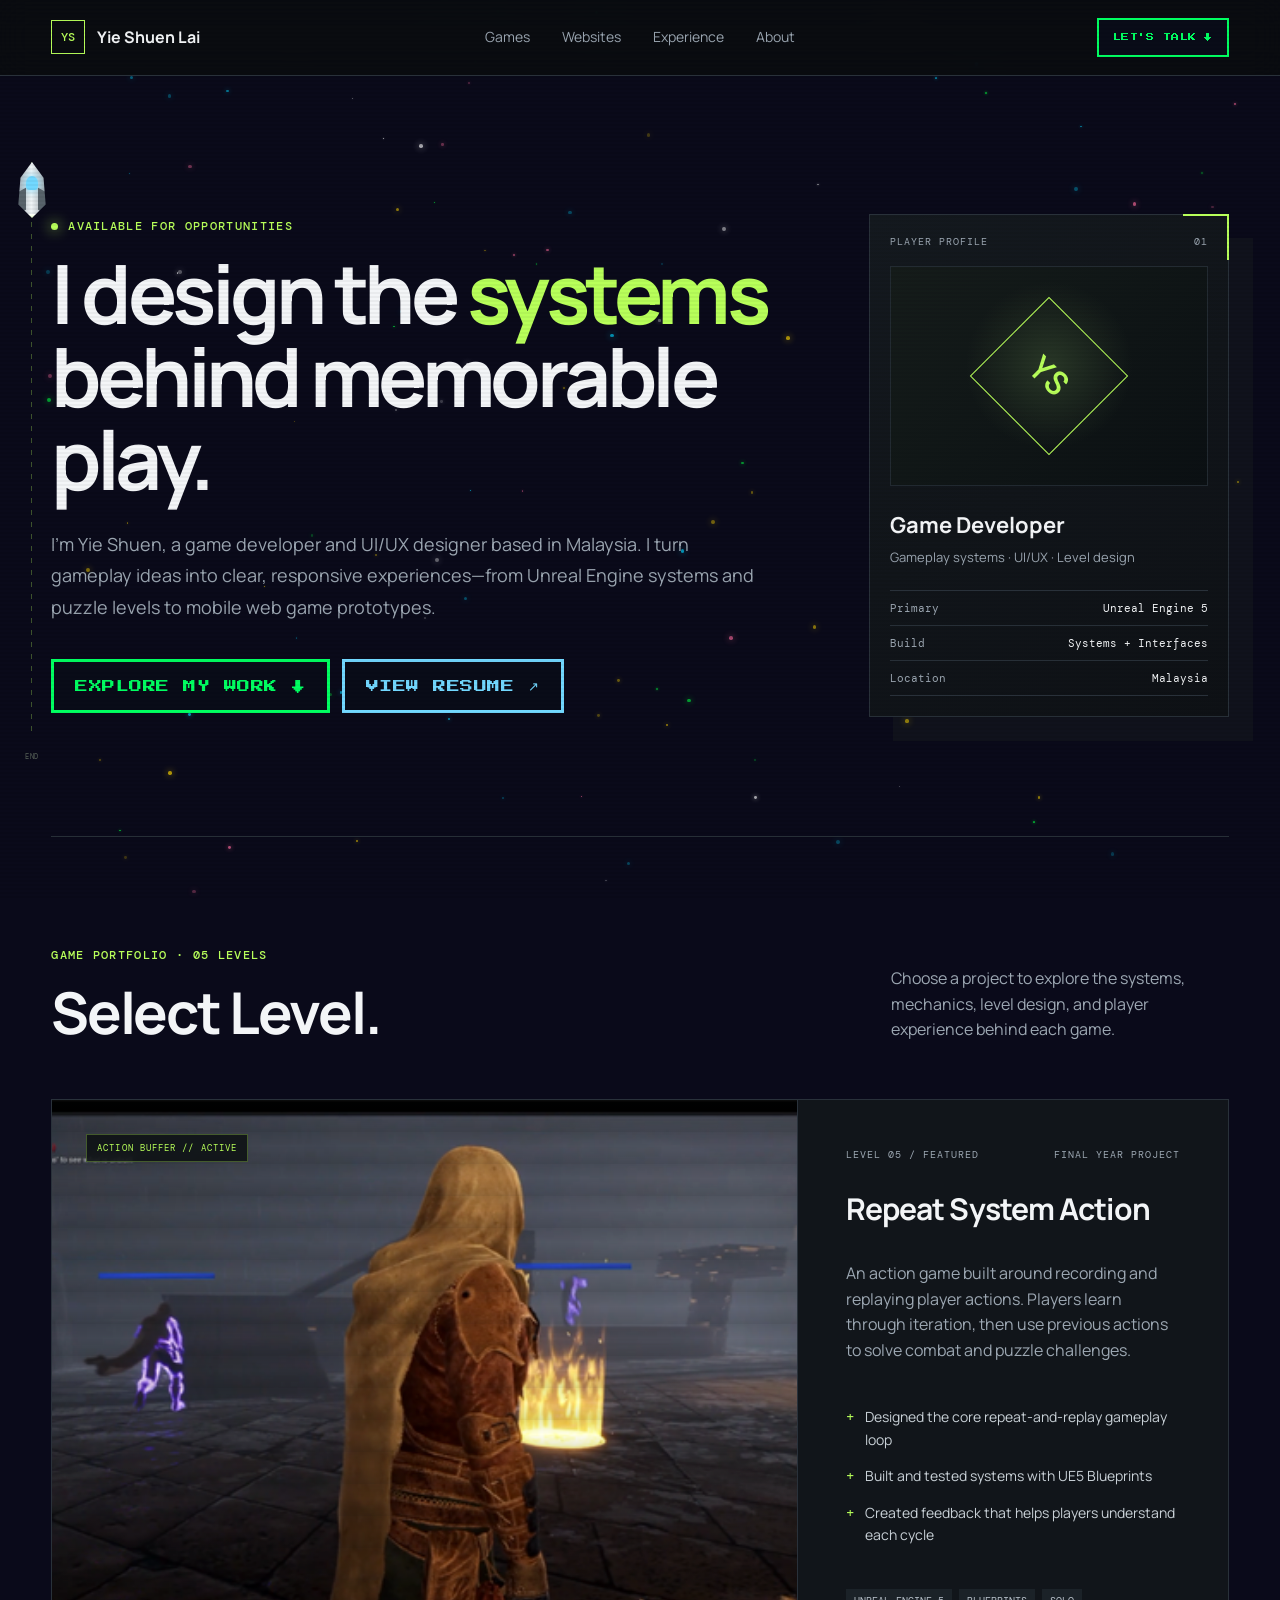
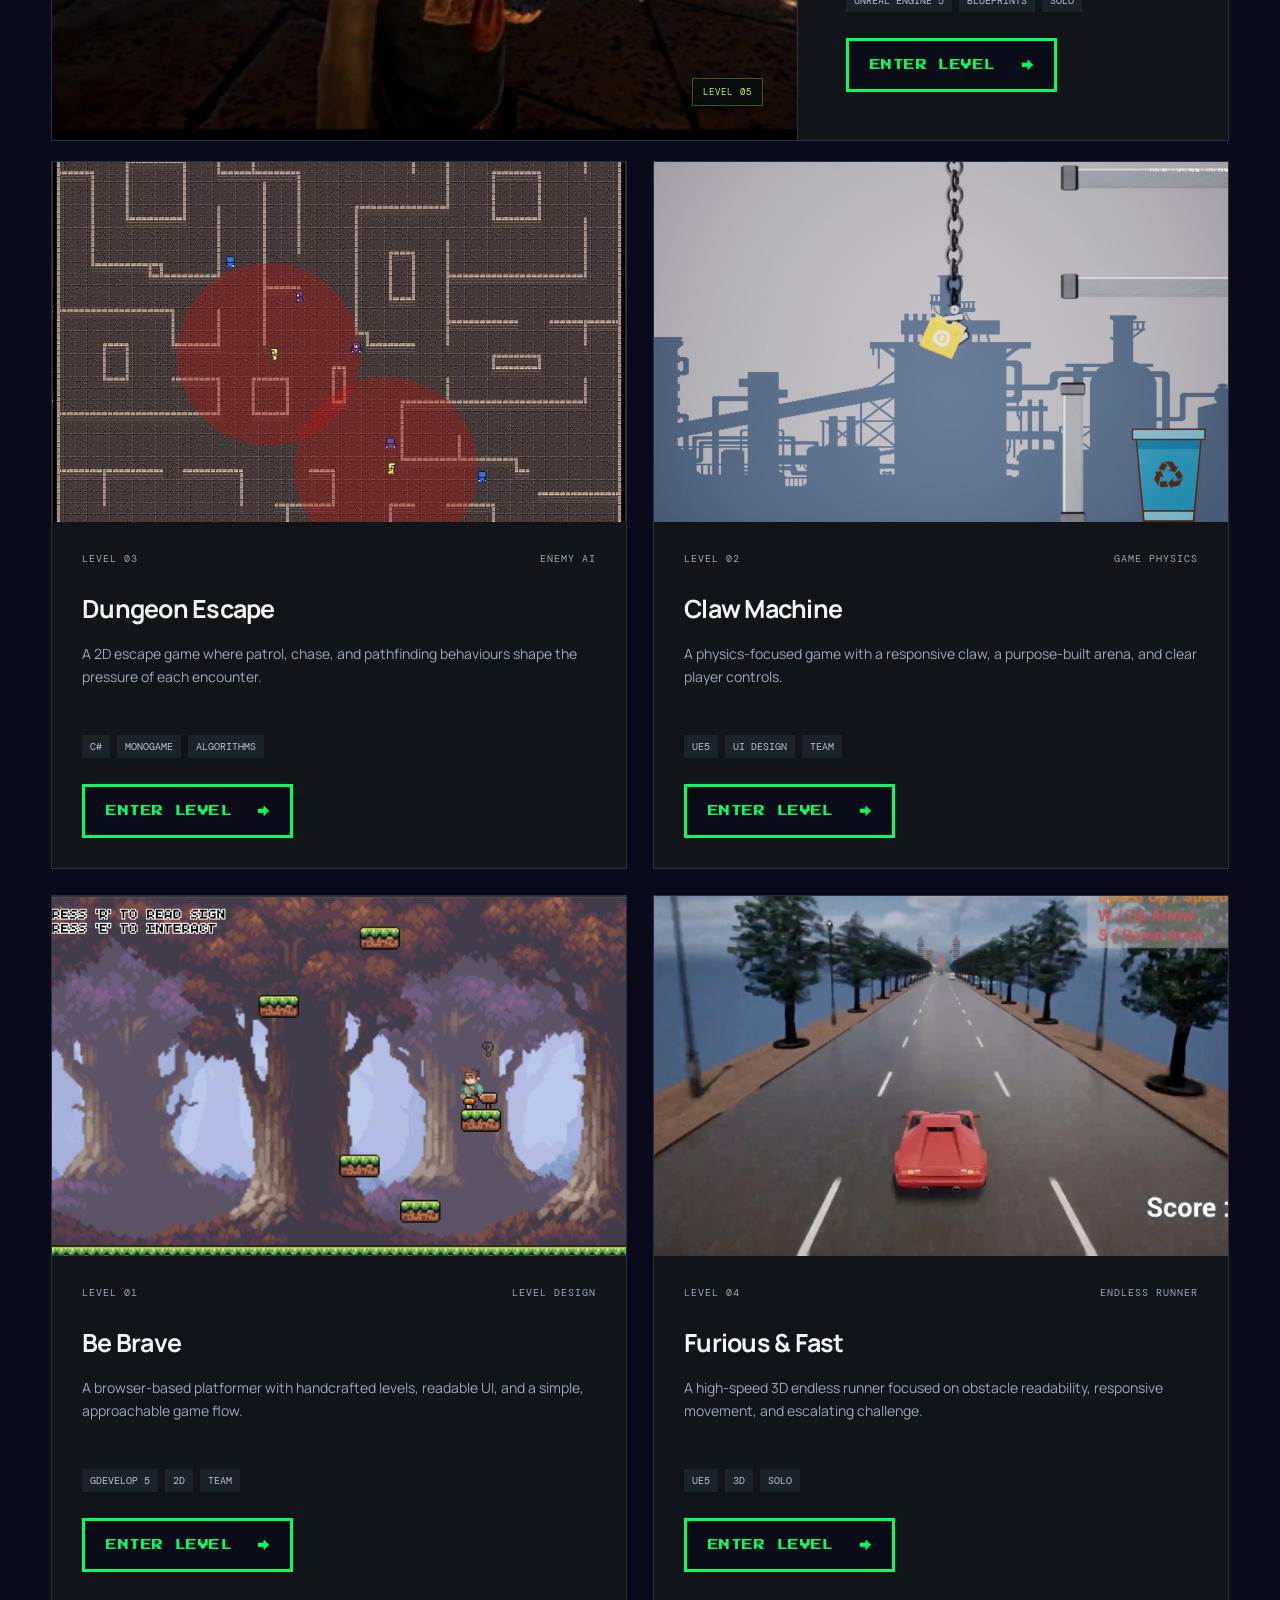
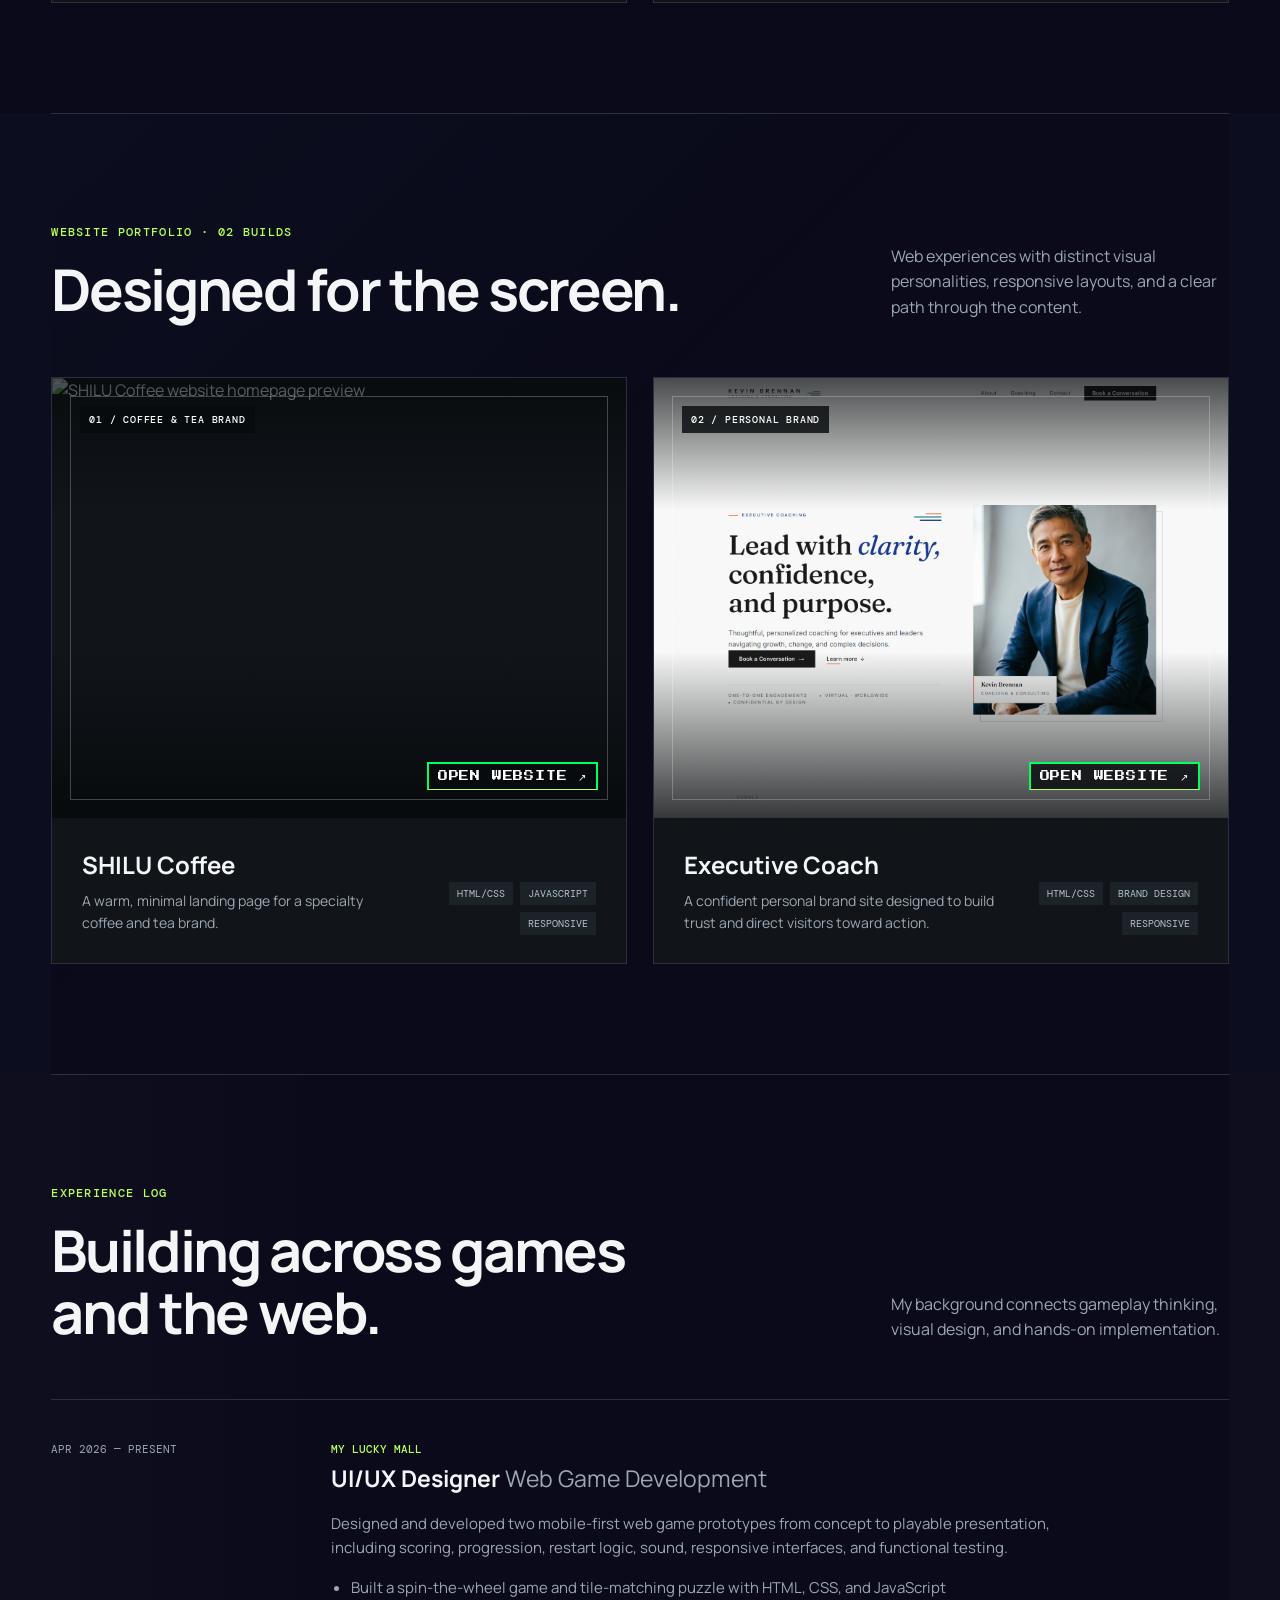
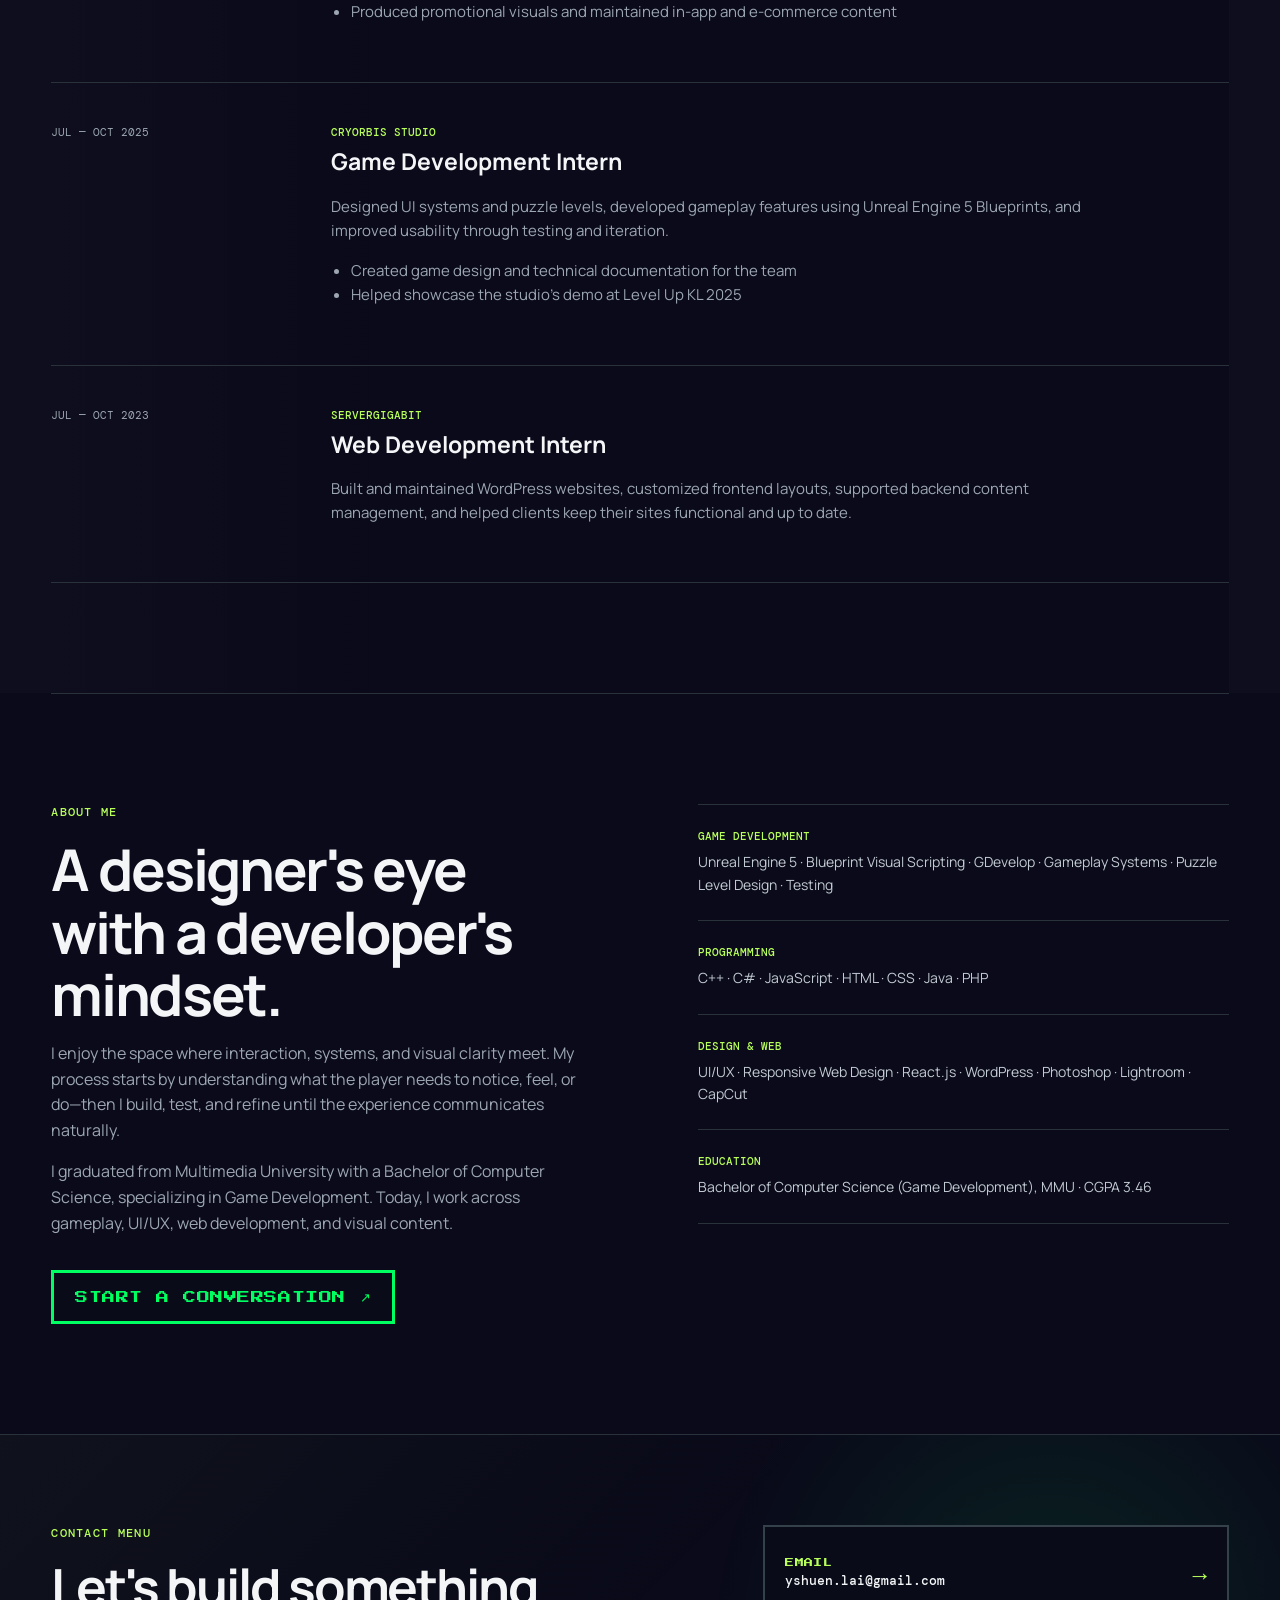
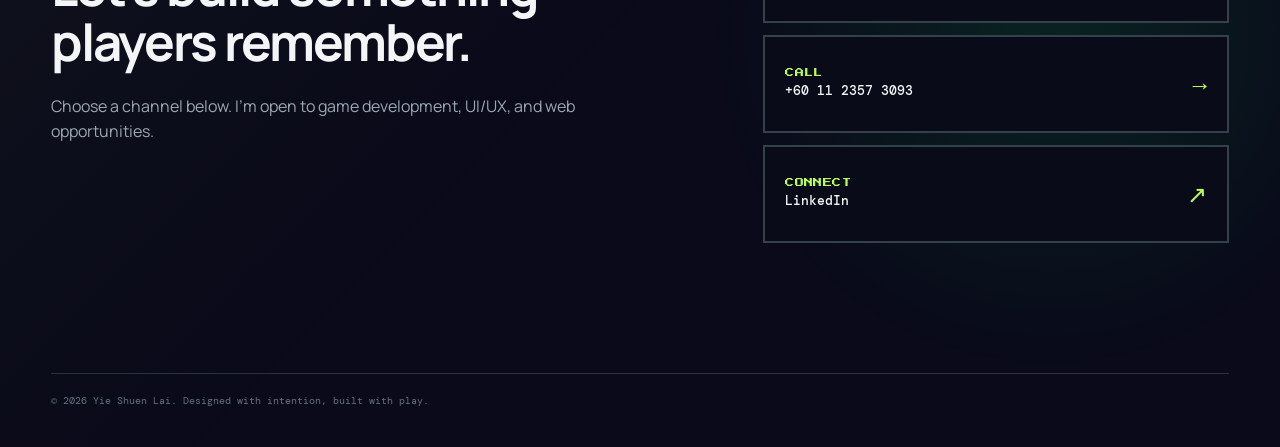
==== commit 5e762ae5: "Update Select Level game covers" ====
--- a/index.html
+++ b/index.html
@@ -54,7 +54,7 @@
     <section class="section" id="games" aria-labelledby="games-title">
       <div class="section-heading"><div><p class="eyebrow">Game portfolio · 05 levels</p><h2 id="games-title">Select Level.</h2></div><p>Choose a project to explore the systems, mechanics, level design, and player experience behind each game.</p></div>
       <div class="featured-project">
-        <div class="project-visual repeat-visual"><div class="loop-orbit orbit-one"></div><div class="loop-orbit orbit-two"></div><div class="loop-core"><span>REC</span><strong>↻</strong></div><span class="hud-label hud-top">ACTION BUFFER // ACTIVE</span><span class="hud-label hud-bottom">REPLAY 03</span></div>
+        <a class="project-visual repeat-visual cover-visual" href="games/repeat-system.html" onclick="gtag('event', 'view_project', {'project_name': 'Repeat System Action'});"><img src="games/images/portfolio-repeat-system.webp" alt="Repeat System Action gameplay showing the player character in combat" loading="lazy"><span class="hud-label hud-top">ACTION BUFFER // ACTIVE</span><span class="hud-label hud-bottom">LEVEL 05</span></a>
         <div class="project-copy">
           <div class="project-meta"><span>Level 05 / Featured</span><span>Final Year Project</span></div><h3>Repeat System Action</h3>
           <p>An action game built around recording and replaying player actions. Players learn through iteration, then use previous actions to solve combat and puzzle challenges.</p>
@@ -66,7 +66,7 @@
         <article class="project-card"><a class="card-image" href="games/dungeon-escape.html" onclick="gtag('event', 'view_project', {'project_name': 'Dungeon Escape'});"><img src="games/images/portfolio-dungeon-escape.jpg" alt="Dungeon Escape maze showing enemy detection areas" loading="lazy"></a><div class="card-content"><div class="project-meta"><span>Level 03</span><span>Enemy AI</span></div><h3>Dungeon Escape</h3><p>A 2D escape game where patrol, chase, and pathfinding behaviours shape the pressure of each encounter.</p><div class="tags"><span>C#</span><span>MonoGame</span><span>Algorithms</span></div><a class="level-button" href="games/dungeon-escape.html" onclick="gtag('event', 'view_project', {'project_name': 'Dungeon Escape'});">Enter level <span aria-hidden="true">→</span></a></div></article>
         <article class="project-card"><a class="card-image" href="games/claw-machine.html" onclick="gtag('event', 'view_project', {'project_name': 'Claw Machine'});"><img src="games/images/portfolio-claw-machine.jpg" alt="Claw Machine successfully grabbing a yellow block" loading="lazy"></a><div class="card-content"><div class="project-meta"><span>Level 02</span><span>Game physics</span></div><h3>Claw Machine</h3><p>A physics-focused game with a responsive claw, a purpose-built arena, and clear player controls.</p><div class="tags"><span>UE5</span><span>UI Design</span><span>Team</span></div><a class="level-button" href="games/claw-machine.html" onclick="gtag('event', 'view_project', {'project_name': 'Claw Machine'});">Enter level <span aria-hidden="true">→</span></a></div></article>
         <article class="project-card"><a class="card-image" href="games/be-brave.html" onclick="gtag('event', 'view_project', {'project_name': 'Be Brave'});"><img src="games/images/portfolio-be-brave.jpg" alt="Be Brave player interacting with a sign in a forest level" loading="lazy"></a><div class="card-content"><div class="project-meta"><span>Level 01</span><span>Level design</span></div><h3>Be Brave</h3><p>A browser-based platformer with handcrafted levels, readable UI, and a simple, approachable game flow.</p><div class="tags"><span>GDevelop 5</span><span>2D</span><span>Team</span></div><a class="level-button" href="games/be-brave.html" onclick="gtag('event', 'view_project', {'project_name': 'Be Brave'});">Enter level <span aria-hidden="true">→</span></a></div></article>
-        <article class="project-card"><a class="card-image speed-preview" href="games/furious-and-fast.html" onclick="gtag('event', 'view_project', {'project_name': 'Furious and Fast'});"><span>03</span><strong>FURIOUS<br>&amp; FAST</strong><small>SPEED // ENDLESS</small></a><div class="card-content"><div class="project-meta"><span>Level 04</span><span>Endless runner</span></div><h3>Furious &amp; Fast</h3><p>A high-speed 3D endless runner focused on obstacle readability, responsive movement, and escalating challenge.</p><div class="tags"><span>UE5</span><span>3D</span><span>Solo</span></div><a class="level-button" href="games/furious-and-fast.html" onclick="gtag('event', 'view_project', {'project_name': 'Furious and Fast'});">Enter level <span aria-hidden="true">→</span></a></div></article>
+        <article class="project-card"><a class="card-image speed-preview" href="games/furious-and-fast.html" onclick="gtag('event', 'view_project', {'project_name': 'Furious and Fast'});"><img src="games/images/portfolio-furious-fast.jpg" alt="Furious and Fast gameplay showing a red car racing down a city road" loading="lazy"></a><div class="card-content"><div class="project-meta"><span>Level 04</span><span>Endless runner</span></div><h3>Furious &amp; Fast</h3><p>A high-speed 3D endless runner focused on obstacle readability, responsive movement, and escalating challenge.</p><div class="tags"><span>UE5</span><span>3D</span><span>Solo</span></div><a class="level-button" href="games/furious-and-fast.html" onclick="gtag('event', 'view_project', {'project_name': 'Furious and Fast'});">Enter level <span aria-hidden="true">→</span></a></div></article>
       </div>
     </section>
     <section class="section website-portfolio" id="websites" aria-labelledby="websites-title">
--- a/css/style.css
+++ b/css/style.css
@@ -11,11 +11,13 @@
 .player-card{position:relative;padding:20px;border:1px solid var(--line);background:linear-gradient(145deg,#14191f,#0e1115);box-shadow:24px 24px 0 rgba(184,255,90,.035)}.player-card::after{content:"";position:absolute;right:-1px;top:-1px;width:44px;height:44px;border-top:2px solid var(--accent);border-right:2px solid var(--accent)}.card-topline,.project-meta{display:flex;justify-content:space-between;color:var(--muted);font:400 10px var(--mono);letter-spacing:.1em;text-transform:uppercase}.avatar{display:grid;place-items:center;height:220px;margin:18px 0 22px;overflow:hidden;background:radial-gradient(circle at 50% 45%,#293727,transparent 42%),linear-gradient(135deg,#151c1a,#0b1013);border:1px solid #232b32}.avatar span{display:grid;place-items:center;width:112px;height:112px;border:1px solid var(--accent);font:500 34px var(--mono);color:var(--accent);transform:rotate(45deg)}.player-card h2{margin:0;font-size:22px}.player-card>p{margin:4px 0 22px;color:var(--muted);font-size:13px}.player-card dl{margin:0;border-top:1px solid var(--line)}.player-card dl div{display:flex;justify-content:space-between;padding:10px 0;border-bottom:1px solid var(--line);font:400 11px var(--mono)}dt{color:var(--muted)}dd{margin:0}
 .section{padding:110px 0;border-top:1px solid var(--line);scroll-margin-top:70px}.section-heading{display:grid;grid-template-columns:1.5fr 1fr;gap:80px;align-items:end;margin-bottom:56px}.section-heading h2,.about h2{max-width:680px;margin:0;font-size:clamp(36px,4.5vw,58px);line-height:1.08;letter-spacing:-.04em}.section-heading>p{margin:0;color:var(--muted);font-size:16px}
 .featured-project{display:grid;grid-template-columns:1.25fr 1fr;min-height:520px;border:1px solid var(--line);background:var(--surface)}.project-visual{position:relative;display:grid;place-items:center;min-height:470px;overflow:hidden;border-right:1px solid var(--line);background:radial-gradient(circle at center,#202b22 0,#111619 45%,#0c0f12 72%)}.project-visual::before{content:"";position:absolute;inset:0;background-image:linear-gradient(rgba(184,255,90,.08) 1px,transparent 1px),linear-gradient(90deg,rgba(184,255,90,.08) 1px,transparent 1px);background-size:32px 32px;mask-image:radial-gradient(circle,#000,transparent 70%)}.loop-orbit{position:absolute;border:1px solid rgba(184,255,90,.4);border-radius:50%}.orbit-one{width:290px;height:290px}.orbit-two{width:390px;height:390px;border-style:dashed;opacity:.45;animation:spin 28s linear infinite}.loop-core{position:relative;display:grid;place-items:center;width:145px;height:145px;background:#111711;border:1px solid var(--accent);box-shadow:0 0 60px rgba(184,255,90,.12)}.loop-core span{font:400 10px var(--mono);color:var(--accent)}.loop-core strong{font:400 68px var(--sans);line-height:1;color:var(--accent)}.hud-label{position:absolute;padding:7px 10px;border:1px solid rgba(184,255,90,.3);color:var(--accent);font:400 9px var(--mono);letter-spacing:.12em}.hud-top{top:34px;left:34px}.hud-bottom{right:34px;bottom:34px}@keyframes spin{to{transform:rotate(360deg)}}.project-copy{display:flex;flex-direction:column;justify-content:center;padding:48px}.project-copy h3,.card-content h3{margin:24px 0 12px;font-size:30px;letter-spacing:-.03em}.project-copy>p,.card-content>p{color:var(--muted)}.project-points{margin:20px 0;padding:0;list-style:none}.project-points li{position:relative;padding:7px 0 7px 19px;color:#c8d0d6;font-size:14px}.project-points li::before{content:"+";position:absolute;left:0;color:var(--accent);font-family:var(--mono)}.tags{display:flex;flex-wrap:wrap;gap:7px;margin:16px 0 26px}.tags span{padding:5px 8px;background:#1b2228;color:#b8c1ca;font:400 10px var(--mono);text-transform:uppercase}.text-link{width:max-content;color:var(--text);font:500 12px var(--mono);text-decoration:none;border-bottom:1px solid var(--accent);padding-bottom:5px}.text-link:hover{color:var(--accent)}
+.cover-visual{display:block;text-decoration:none;background:#080b0d}.cover-visual::before{z-index:2;opacity:.28;mask-image:none;background-image:linear-gradient(180deg,rgba(5,8,10,.3),transparent 45%,rgba(5,8,10,.48))}.cover-visual img{position:absolute;inset:0;width:100%;height:100%;object-fit:cover;object-position:center;filter:saturate(.92) contrast(1.04);transition:transform .45s ease,filter .45s ease}.cover-visual:hover img{transform:scale(1.025);filter:saturate(1.08) contrast(1.05)}.cover-visual .hud-label{z-index:3;background:rgba(8,12,14,.78);backdrop-filter:blur(6px)}
 .level-button{display:inline-flex;align-items:center;justify-content:space-between;gap:26px;width:max-content;min-width:168px;padding:13px 16px;background:var(--accent);border:1px solid var(--accent);color:#10150b;font:500 11px var(--mono);letter-spacing:.08em;text-decoration:none;text-transform:uppercase;transition:.2s}.level-button:hover{background:#d1ff96;border-color:#d1ff96;box-shadow:0 10px 28px rgba(184,255,90,.2);transform:translateY(-2px)}
 .button,.level-button,.header-cta{position:relative;border-radius:0;clip-path:polygon(7px 0,100% 0,100% calc(100% - 7px),calc(100% - 7px) 100%,0 100%,0 7px);font-family:var(--mono);font-weight:500;letter-spacing:.06em;text-transform:uppercase}.button::after,.level-button::after,.header-cta::after{content:"";position:absolute;right:4px;bottom:4px;width:5px;height:5px;background:currentColor;opacity:.45}.button-primary,.level-button{background:#b8ff5a;color:#0b1007;border:2px solid #b8ff5a;box-shadow:4px 4px 0 #41651f}.button-primary:hover,.level-button:hover{background:#d1ff96;color:#0b1007;border-color:#d1ff96;box-shadow:6px 6px 0 #41651f;transform:translate(-2px,-2px)}.button-quiet{background:#101820;color:#72d8ff;border:2px solid #72d8ff;box-shadow:4px 4px 0 #234c5b}.button-quiet:hover{background:#17303a;color:#a8e9ff;border-color:#a8e9ff;box-shadow:6px 6px 0 #234c5b;transform:translate(-2px,-2px)}.header-cta{padding:9px 13px;background:#151d17;color:var(--accent);border:1px solid var(--accent);box-shadow:3px 3px 0 #334c20}.header-cta:hover{background:var(--accent);color:#0b1007;box-shadow:4px 4px 0 #334c20;transform:translate(-1px,-1px)}.site-open{clip-path:polygon(5px 0,100% 0,100% calc(100% - 5px),calc(100% - 5px) 100%,0 100%,0 5px);border:1px solid var(--accent);box-shadow:3px 3px 0 rgba(184,255,90,.35)}
 .button,.level-button,.header-cta,.site-open{clip-path:none!important;border-radius:0!important;font-family:'Press Start 2P',var(--mono)!important;text-transform:uppercase;letter-spacing:.04em}.button::after,.level-button::after,.header-cta::after{display:none}.button,.level-button{min-height:54px;padding:15px 21px;background:#090c18!important;color:#00ff61!important;border:3px solid #00ff61!important;box-shadow:none!important}.button:hover,.level-button:hover{background:#00ff61!important;color:#06110b!important;border-color:#00ff61!important;box-shadow:0 0 10px #00ff61,0 0 28px rgba(0,255,97,.78),inset 0 0 12px rgba(255,255,255,.3)!important;transform:none!important}.button-quiet{color:#72d8ff!important;border-color:#72d8ff!important}.button-quiet:hover{background:#72d8ff!important;color:#07141a!important;box-shadow:0 0 10px #72d8ff,0 0 28px rgba(114,216,255,.72)!important}.header-cta{padding:11px 14px;background:#090c18;color:#00ff61;border:2px solid #00ff61;box-shadow:none;font-size:8px}.header-cta:hover{background:#00ff61;color:#06110b;box-shadow:0 0 18px rgba(0,255,97,.7);transform:none}.site-open{background:#090c18;border:2px solid #00ff61;color:#00ff61;box-shadow:none}.website-preview:hover .site-open{background:#00ff61;color:#06110b;box-shadow:0 0 18px rgba(0,255,97,.7)}
 .project-grid{display:grid;grid-template-columns:1fr 1fr;gap:20px;margin-top:20px}.project-card{border:1px solid var(--line);background:var(--surface)}.card-image,.web-preview{display:block;height:300px;overflow:hidden;background:#14191e}.card-image img{width:100%;height:100%;object-fit:cover;filter:saturate(.72) contrast(1.03);transition:.35s}.card-image:hover img{transform:scale(1.025);filter:saturate(1)}.card-content{padding:30px}.card-content h3{font-size:25px}.card-content>p{min-height:76px;font-size:14px}.web-preview{position:relative;display:flex;flex-direction:column;justify-content:center;padding:52px;background:linear-gradient(135deg,#17202a,#101417)}.web-preview::after{content:"";position:absolute;inset:32px;border:1px solid #36424d}.browser-bar{position:absolute;left:33px;right:33px;top:33px;height:24px;border-bottom:1px solid #36424d}.web-preview strong{position:relative;z-index:1;color:var(--accent-2);font-size:40px;line-height:.95;letter-spacing:-.05em}.web-preview small{position:relative;z-index:1;margin-top:18px;color:var(--muted);font:400 10px var(--mono);text-transform:uppercase}
 .speed-preview{position:relative;display:flex;flex-direction:column;justify-content:center;padding:52px;text-decoration:none;background:repeating-linear-gradient(118deg,#11171c 0 22px,#151d23 22px 24px)}.speed-preview::after{content:"";position:absolute;left:48%;top:-20%;width:1px;height:140%;background:var(--accent-2);box-shadow:-46px 0 rgba(114,216,255,.18),46px 0 rgba(114,216,255,.18);transform:rotate(18deg)}.speed-preview span,.speed-preview strong,.speed-preview small{position:relative;z-index:1}.speed-preview span{color:var(--accent-2);font:500 11px var(--mono)}.speed-preview strong{margin:18px 0;color:var(--text);font-size:40px;line-height:.9;letter-spacing:-.05em}.speed-preview small{color:var(--muted);font:400 9px var(--mono);letter-spacing:.13em}
+.speed-preview{padding:0}.speed-preview::after{display:none}.speed-preview img{object-position:center 58%}
 .website-portfolio{background:linear-gradient(135deg,rgba(114,216,255,.025),transparent 45%);box-shadow:-50vw 0 rgba(114,216,255,.025),50vw 0 rgba(114,216,255,.025)}.website-grid{display:grid;grid-template-columns:1fr 1fr;gap:26px}.website-card{border:1px solid var(--line);background:var(--surface)}.website-preview{position:relative;display:flex;flex-direction:column;justify-content:space-between;min-height:440px;padding:28px;color:var(--text);text-decoration:none;overflow:hidden;background:#11151a}.website-preview::before{content:"";position:absolute;z-index:1;inset:0;background:linear-gradient(180deg,rgba(5,8,10,.72) 0,transparent 30%,transparent 62%,rgba(5,8,10,.8) 100%)}.website-preview::after{content:"";position:absolute;z-index:2;inset:18px;border:1px solid rgba(255,255,255,.24);pointer-events:none}.website-preview img{position:absolute;inset:0;width:100%;height:100%;object-fit:cover;object-position:center top;transition:transform .45s ease,filter .45s ease}.website-preview:hover img{transform:scale(1.025);filter:saturate(1.06)}.website-preview>span{position:relative;z-index:3}.site-number,.site-open{width:max-content;padding:7px 9px;background:rgba(8,11,14,.82);color:#fff;font:500 10px var(--mono);letter-spacing:.08em;text-transform:uppercase;backdrop-filter:blur(8px)}.site-open{align-self:flex-end;border-bottom:1px solid var(--accent);padding-bottom:6px}.website-info{display:flex;justify-content:space-between;align-items:end;gap:30px;padding:28px 30px}.website-info h3{margin:0 0 6px;font-size:24px}.website-info p{max-width:460px;margin:0;color:var(--muted);font-size:14px}.website-info .tags{justify-content:flex-end;margin:0}
 .experience{background:linear-gradient(90deg,rgba(255,255,255,.018),transparent 30%);box-shadow:-50vw 0 rgba(255,255,255,.018),50vw 0 rgba(255,255,255,.018)}.timeline{border-top:1px solid var(--line)}.timeline article{display:grid;grid-template-columns:240px 1fr;gap:40px;padding:42px 0;border-bottom:1px solid var(--line)}.timeline-date{color:var(--muted);font:400 11px var(--mono)}.timeline-body{max-width:760px}.company{margin:0 0 4px;color:var(--accent);font:500 11px var(--mono);text-transform:uppercase}.timeline h3{margin:0 0 12px;font-size:23px}.timeline h3 span{color:var(--muted);font-weight:400}.timeline-body>p:not(.company),.timeline li{color:var(--muted);font-size:15px}.timeline ul{padding-left:20px}
 .about{display:grid;grid-template-columns:1fr 1fr;gap:9vw}.about-copy>p:not(.eyebrow){color:var(--muted);font-size:16px}.about-copy .button{margin-top:18px}.skills-panel{border-top:1px solid var(--line)}.skills-panel>div{padding:24px 0;border-bottom:1px solid var(--line)}.skills-panel p{margin:0}.skill-label{margin-bottom:8px!important;color:var(--accent)!important;font:500 11px var(--mono)!important;text-transform:uppercase}.skills-panel div p:last-child{color:#c2cbd3;font-size:14px}
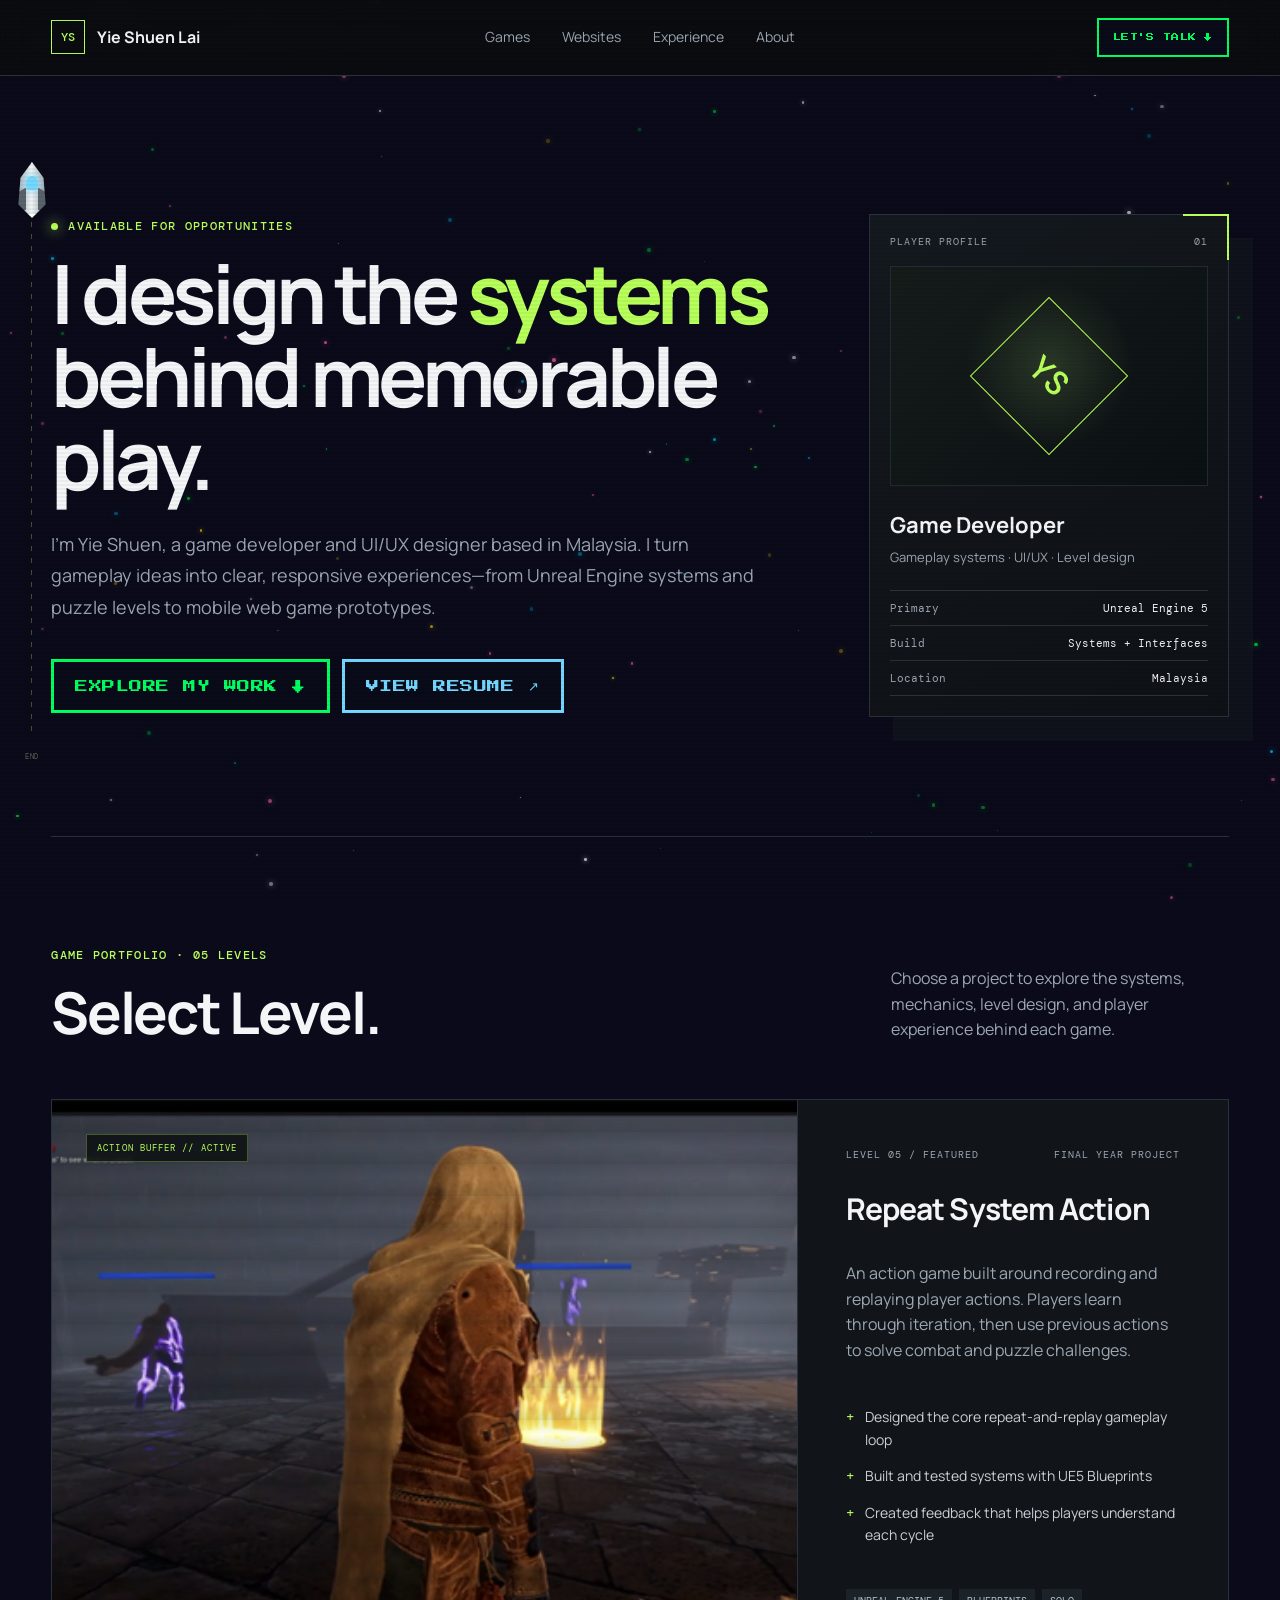
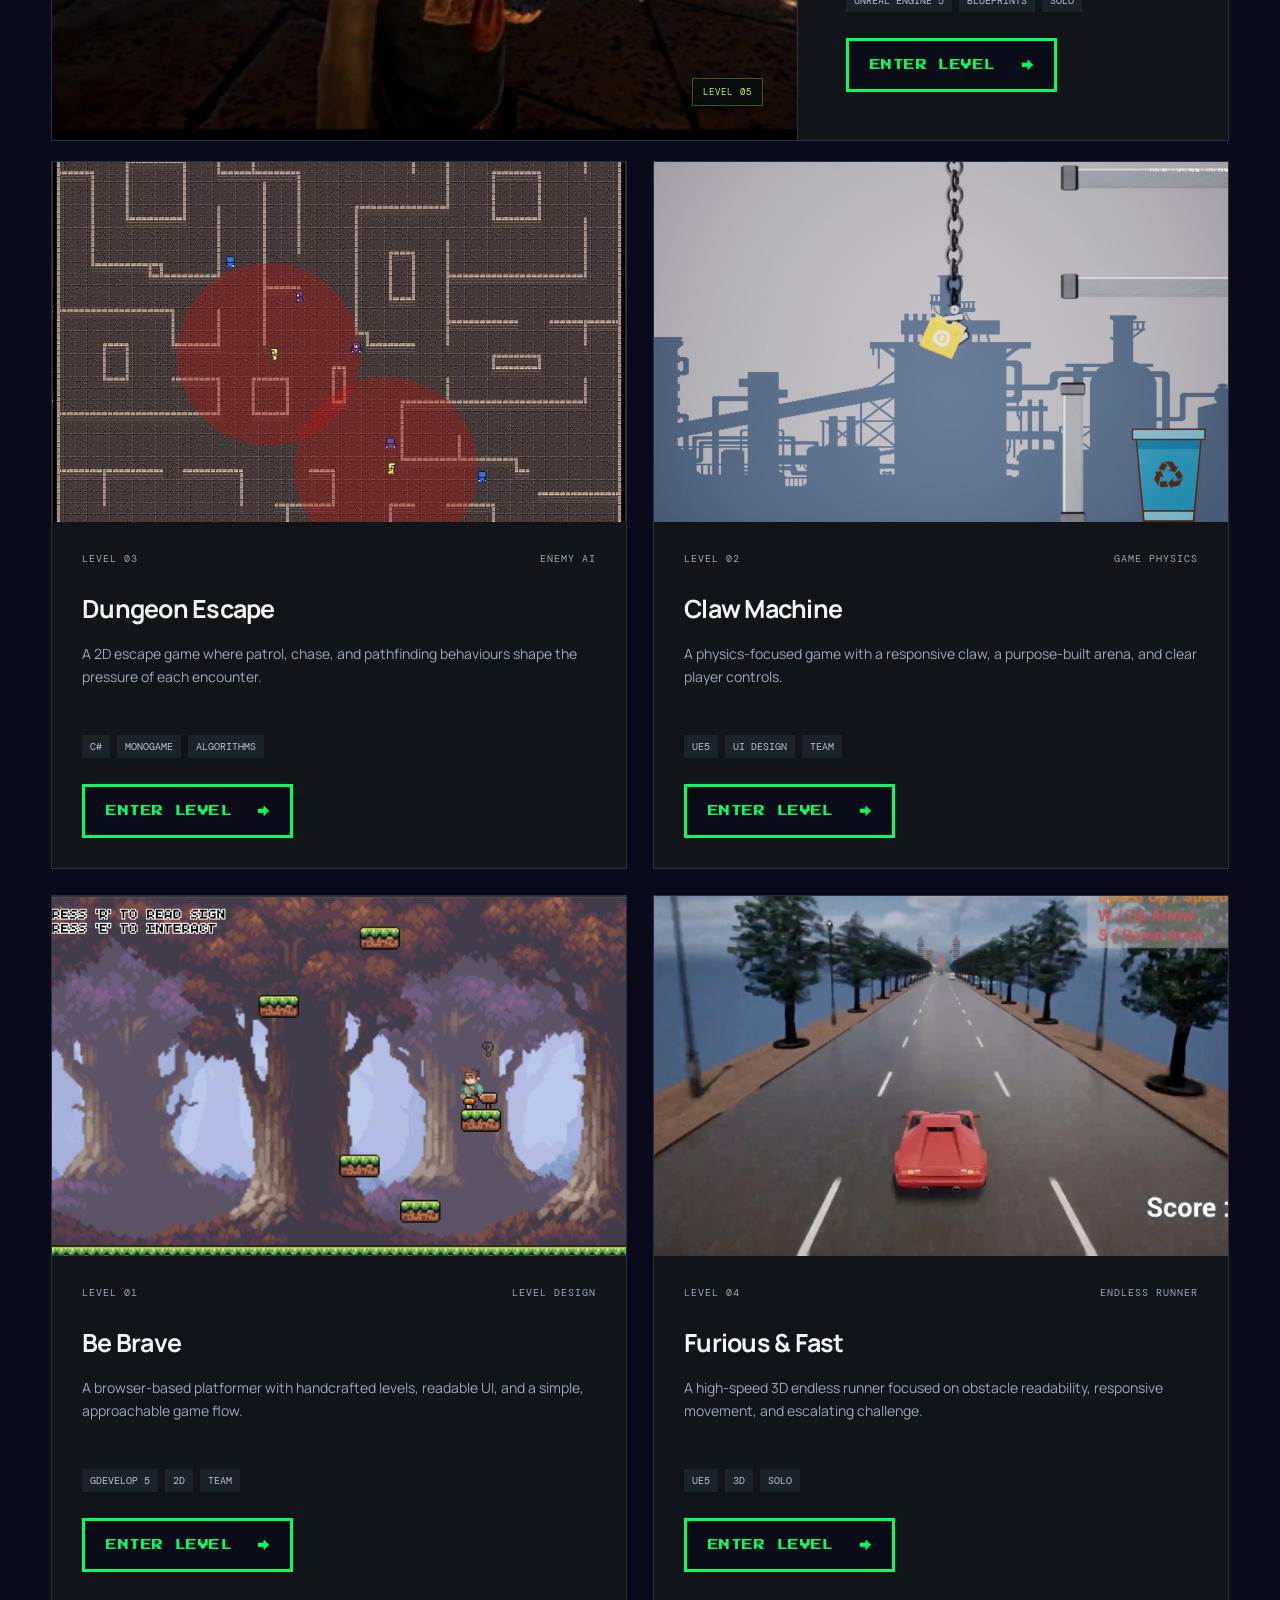
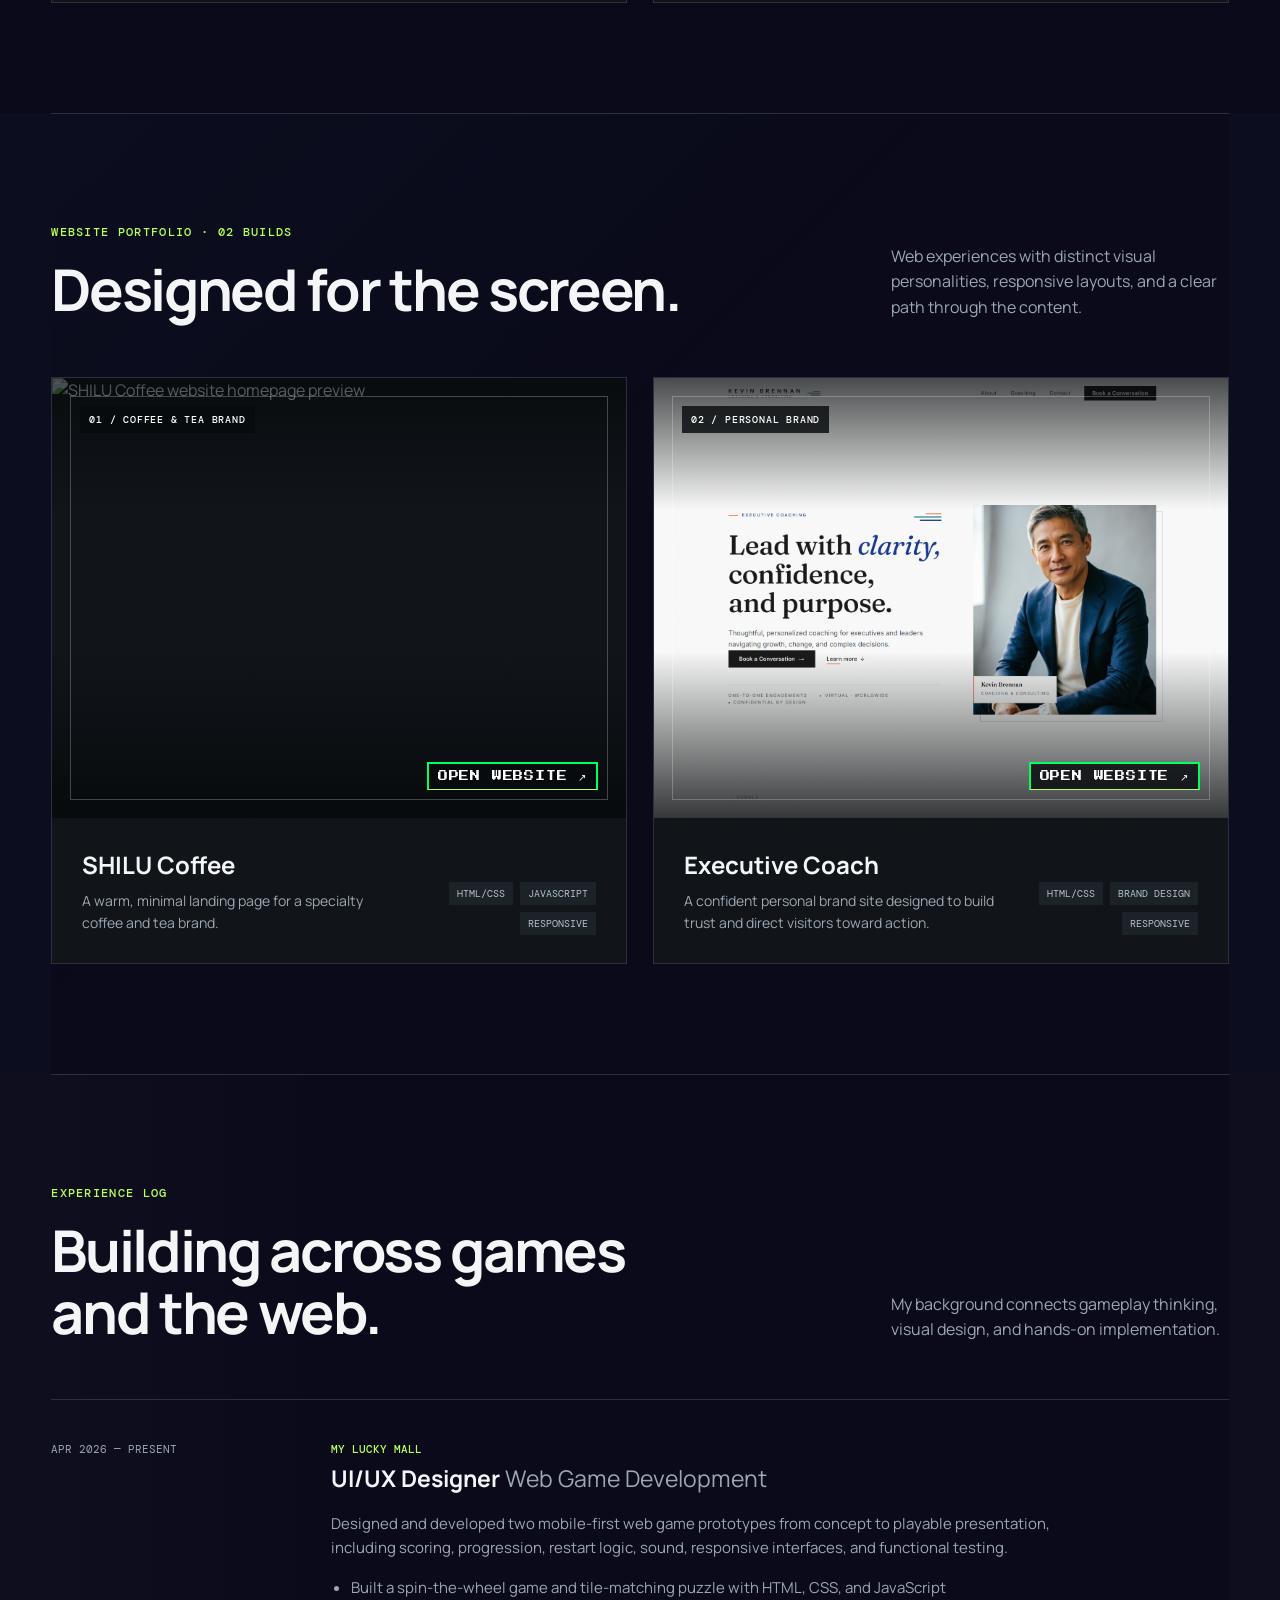
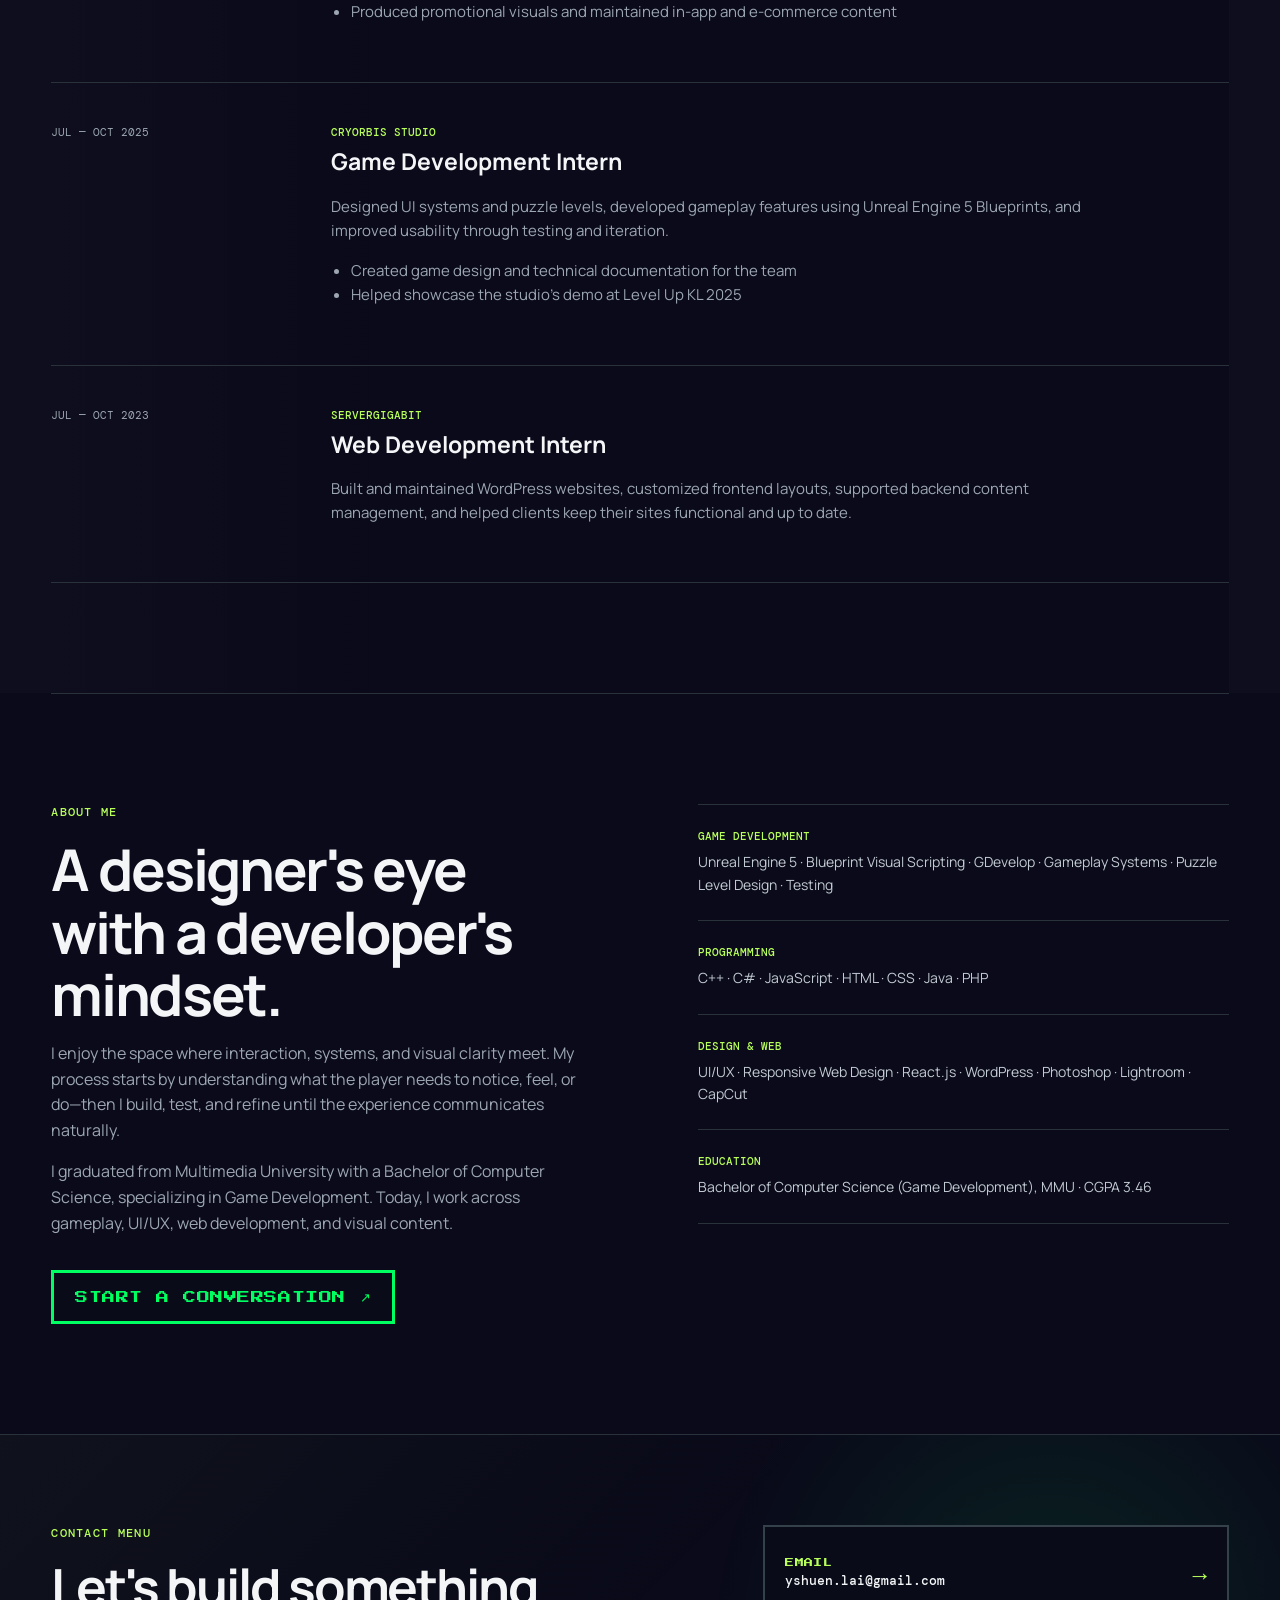
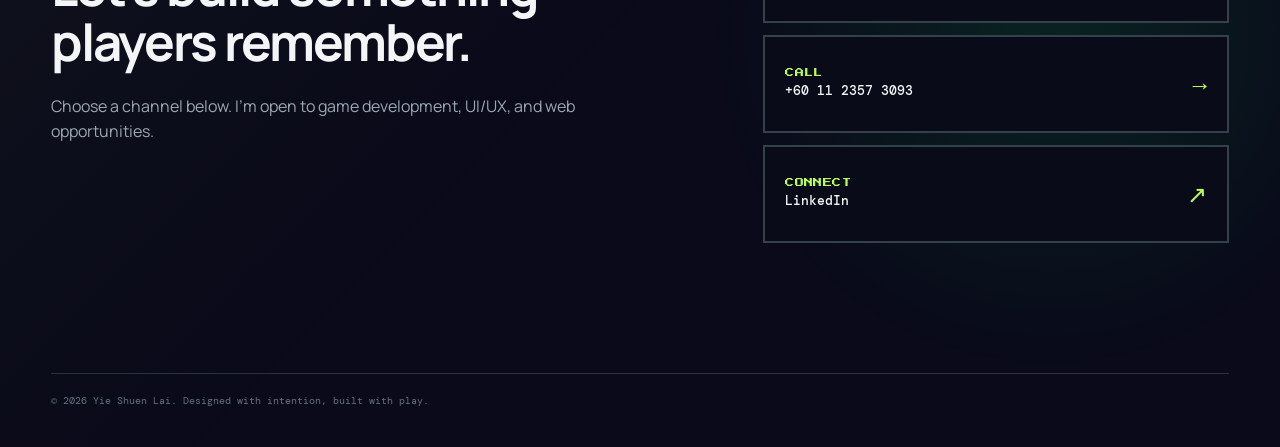
==== commit cf29af66: "Make game covers fill preview frames" ====
--- a/index.html
+++ b/index.html
@@ -18,7 +18,7 @@
   <link rel="preconnect" href="https://fonts.googleapis.com">
   <link rel="preconnect" href="https://fonts.gstatic.com" crossorigin>
   <link href="https://fonts.googleapis.com/css2?family=DM+Mono:wght@400;500&family=Manrope:wght@400;500;600;700;800&display=swap" rel="stylesheet">
-  <link rel="stylesheet" href="css/style.css?v=20260819-11">
+  <link rel="stylesheet" href="css/style.css?v=20261102-12">
 </head>
 <body>
   <div class="stars" id="stars" aria-hidden="true"></div>
--- a/css/style.css
+++ b/css/style.css
@@ -11,13 +11,13 @@
 .player-card{position:relative;padding:20px;border:1px solid var(--line);background:linear-gradient(145deg,#14191f,#0e1115);box-shadow:24px 24px 0 rgba(184,255,90,.035)}.player-card::after{content:"";position:absolute;right:-1px;top:-1px;width:44px;height:44px;border-top:2px solid var(--accent);border-right:2px solid var(--accent)}.card-topline,.project-meta{display:flex;justify-content:space-between;color:var(--muted);font:400 10px var(--mono);letter-spacing:.1em;text-transform:uppercase}.avatar{display:grid;place-items:center;height:220px;margin:18px 0 22px;overflow:hidden;background:radial-gradient(circle at 50% 45%,#293727,transparent 42%),linear-gradient(135deg,#151c1a,#0b1013);border:1px solid #232b32}.avatar span{display:grid;place-items:center;width:112px;height:112px;border:1px solid var(--accent);font:500 34px var(--mono);color:var(--accent);transform:rotate(45deg)}.player-card h2{margin:0;font-size:22px}.player-card>p{margin:4px 0 22px;color:var(--muted);font-size:13px}.player-card dl{margin:0;border-top:1px solid var(--line)}.player-card dl div{display:flex;justify-content:space-between;padding:10px 0;border-bottom:1px solid var(--line);font:400 11px var(--mono)}dt{color:var(--muted)}dd{margin:0}
 .section{padding:110px 0;border-top:1px solid var(--line);scroll-margin-top:70px}.section-heading{display:grid;grid-template-columns:1.5fr 1fr;gap:80px;align-items:end;margin-bottom:56px}.section-heading h2,.about h2{max-width:680px;margin:0;font-size:clamp(36px,4.5vw,58px);line-height:1.08;letter-spacing:-.04em}.section-heading>p{margin:0;color:var(--muted);font-size:16px}
 .featured-project{display:grid;grid-template-columns:1.25fr 1fr;min-height:520px;border:1px solid var(--line);background:var(--surface)}.project-visual{position:relative;display:grid;place-items:center;min-height:470px;overflow:hidden;border-right:1px solid var(--line);background:radial-gradient(circle at center,#202b22 0,#111619 45%,#0c0f12 72%)}.project-visual::before{content:"";position:absolute;inset:0;background-image:linear-gradient(rgba(184,255,90,.08) 1px,transparent 1px),linear-gradient(90deg,rgba(184,255,90,.08) 1px,transparent 1px);background-size:32px 32px;mask-image:radial-gradient(circle,#000,transparent 70%)}.loop-orbit{position:absolute;border:1px solid rgba(184,255,90,.4);border-radius:50%}.orbit-one{width:290px;height:290px}.orbit-two{width:390px;height:390px;border-style:dashed;opacity:.45;animation:spin 28s linear infinite}.loop-core{position:relative;display:grid;place-items:center;width:145px;height:145px;background:#111711;border:1px solid var(--accent);box-shadow:0 0 60px rgba(184,255,90,.12)}.loop-core span{font:400 10px var(--mono);color:var(--accent)}.loop-core strong{font:400 68px var(--sans);line-height:1;color:var(--accent)}.hud-label{position:absolute;padding:7px 10px;border:1px solid rgba(184,255,90,.3);color:var(--accent);font:400 9px var(--mono);letter-spacing:.12em}.hud-top{top:34px;left:34px}.hud-bottom{right:34px;bottom:34px}@keyframes spin{to{transform:rotate(360deg)}}.project-copy{display:flex;flex-direction:column;justify-content:center;padding:48px}.project-copy h3,.card-content h3{margin:24px 0 12px;font-size:30px;letter-spacing:-.03em}.project-copy>p,.card-content>p{color:var(--muted)}.project-points{margin:20px 0;padding:0;list-style:none}.project-points li{position:relative;padding:7px 0 7px 19px;color:#c8d0d6;font-size:14px}.project-points li::before{content:"+";position:absolute;left:0;color:var(--accent);font-family:var(--mono)}.tags{display:flex;flex-wrap:wrap;gap:7px;margin:16px 0 26px}.tags span{padding:5px 8px;background:#1b2228;color:#b8c1ca;font:400 10px var(--mono);text-transform:uppercase}.text-link{width:max-content;color:var(--text);font:500 12px var(--mono);text-decoration:none;border-bottom:1px solid var(--accent);padding-bottom:5px}.text-link:hover{color:var(--accent)}
-.cover-visual{display:block;text-decoration:none;background:#080b0d}.cover-visual::before{z-index:2;opacity:.28;mask-image:none;background-image:linear-gradient(180deg,rgba(5,8,10,.3),transparent 45%,rgba(5,8,10,.48))}.cover-visual img{position:absolute;inset:0;width:100%;height:100%;object-fit:cover;object-position:center;filter:saturate(.92) contrast(1.04);transition:transform .45s ease,filter .45s ease}.cover-visual:hover img{transform:scale(1.025);filter:saturate(1.08) contrast(1.05)}.cover-visual .hud-label{z-index:3;background:rgba(8,12,14,.78);backdrop-filter:blur(6px)}
+.cover-visual{display:block;text-decoration:none;background:#080b0d}.cover-visual::before{z-index:2;opacity:.28;mask-image:none;background-image:linear-gradient(180deg,rgba(5,8,10,.3),transparent 45%,rgba(5,8,10,.48))}.project-visual.cover-visual>img{position:absolute;inset:0;width:100%;height:100%;min-width:100%;min-height:100%;max-width:none;object-fit:cover;object-position:center;filter:saturate(.92) contrast(1.04);transition:transform .45s ease,filter .45s ease}.cover-visual:hover img{transform:scale(1.025);filter:saturate(1.08) contrast(1.05)}.cover-visual .hud-label{z-index:3;background:rgba(8,12,14,.78);backdrop-filter:blur(6px)}
 .level-button{display:inline-flex;align-items:center;justify-content:space-between;gap:26px;width:max-content;min-width:168px;padding:13px 16px;background:var(--accent);border:1px solid var(--accent);color:#10150b;font:500 11px var(--mono);letter-spacing:.08em;text-decoration:none;text-transform:uppercase;transition:.2s}.level-button:hover{background:#d1ff96;border-color:#d1ff96;box-shadow:0 10px 28px rgba(184,255,90,.2);transform:translateY(-2px)}
 .button,.level-button,.header-cta{position:relative;border-radius:0;clip-path:polygon(7px 0,100% 0,100% calc(100% - 7px),calc(100% - 7px) 100%,0 100%,0 7px);font-family:var(--mono);font-weight:500;letter-spacing:.06em;text-transform:uppercase}.button::after,.level-button::after,.header-cta::after{content:"";position:absolute;right:4px;bottom:4px;width:5px;height:5px;background:currentColor;opacity:.45}.button-primary,.level-button{background:#b8ff5a;color:#0b1007;border:2px solid #b8ff5a;box-shadow:4px 4px 0 #41651f}.button-primary:hover,.level-button:hover{background:#d1ff96;color:#0b1007;border-color:#d1ff96;box-shadow:6px 6px 0 #41651f;transform:translate(-2px,-2px)}.button-quiet{background:#101820;color:#72d8ff;border:2px solid #72d8ff;box-shadow:4px 4px 0 #234c5b}.button-quiet:hover{background:#17303a;color:#a8e9ff;border-color:#a8e9ff;box-shadow:6px 6px 0 #234c5b;transform:translate(-2px,-2px)}.header-cta{padding:9px 13px;background:#151d17;color:var(--accent);border:1px solid var(--accent);box-shadow:3px 3px 0 #334c20}.header-cta:hover{background:var(--accent);color:#0b1007;box-shadow:4px 4px 0 #334c20;transform:translate(-1px,-1px)}.site-open{clip-path:polygon(5px 0,100% 0,100% calc(100% - 5px),calc(100% - 5px) 100%,0 100%,0 5px);border:1px solid var(--accent);box-shadow:3px 3px 0 rgba(184,255,90,.35)}
 .button,.level-button,.header-cta,.site-open{clip-path:none!important;border-radius:0!important;font-family:'Press Start 2P',var(--mono)!important;text-transform:uppercase;letter-spacing:.04em}.button::after,.level-button::after,.header-cta::after{display:none}.button,.level-button{min-height:54px;padding:15px 21px;background:#090c18!important;color:#00ff61!important;border:3px solid #00ff61!important;box-shadow:none!important}.button:hover,.level-button:hover{background:#00ff61!important;color:#06110b!important;border-color:#00ff61!important;box-shadow:0 0 10px #00ff61,0 0 28px rgba(0,255,97,.78),inset 0 0 12px rgba(255,255,255,.3)!important;transform:none!important}.button-quiet{color:#72d8ff!important;border-color:#72d8ff!important}.button-quiet:hover{background:#72d8ff!important;color:#07141a!important;box-shadow:0 0 10px #72d8ff,0 0 28px rgba(114,216,255,.72)!important}.header-cta{padding:11px 14px;background:#090c18;color:#00ff61;border:2px solid #00ff61;box-shadow:none;font-size:8px}.header-cta:hover{background:#00ff61;color:#06110b;box-shadow:0 0 18px rgba(0,255,97,.7);transform:none}.site-open{background:#090c18;border:2px solid #00ff61;color:#00ff61;box-shadow:none}.website-preview:hover .site-open{background:#00ff61;color:#06110b;box-shadow:0 0 18px rgba(0,255,97,.7)}
 .project-grid{display:grid;grid-template-columns:1fr 1fr;gap:20px;margin-top:20px}.project-card{border:1px solid var(--line);background:var(--surface)}.card-image,.web-preview{display:block;height:300px;overflow:hidden;background:#14191e}.card-image img{width:100%;height:100%;object-fit:cover;filter:saturate(.72) contrast(1.03);transition:.35s}.card-image:hover img{transform:scale(1.025);filter:saturate(1)}.card-content{padding:30px}.card-content h3{font-size:25px}.card-content>p{min-height:76px;font-size:14px}.web-preview{position:relative;display:flex;flex-direction:column;justify-content:center;padding:52px;background:linear-gradient(135deg,#17202a,#101417)}.web-preview::after{content:"";position:absolute;inset:32px;border:1px solid #36424d}.browser-bar{position:absolute;left:33px;right:33px;top:33px;height:24px;border-bottom:1px solid #36424d}.web-preview strong{position:relative;z-index:1;color:var(--accent-2);font-size:40px;line-height:.95;letter-spacing:-.05em}.web-preview small{position:relative;z-index:1;margin-top:18px;color:var(--muted);font:400 10px var(--mono);text-transform:uppercase}
 .speed-preview{position:relative;display:flex;flex-direction:column;justify-content:center;padding:52px;text-decoration:none;background:repeating-linear-gradient(118deg,#11171c 0 22px,#151d23 22px 24px)}.speed-preview::after{content:"";position:absolute;left:48%;top:-20%;width:1px;height:140%;background:var(--accent-2);box-shadow:-46px 0 rgba(114,216,255,.18),46px 0 rgba(114,216,255,.18);transform:rotate(18deg)}.speed-preview span,.speed-preview strong,.speed-preview small{position:relative;z-index:1}.speed-preview span{color:var(--accent-2);font:500 11px var(--mono)}.speed-preview strong{margin:18px 0;color:var(--text);font-size:40px;line-height:.9;letter-spacing:-.05em}.speed-preview small{color:var(--muted);font:400 9px var(--mono);letter-spacing:.13em}
-.speed-preview{padding:0}.speed-preview::after{display:none}.speed-preview img{object-position:center 58%}
+.card-image.speed-preview{padding:0}.card-image.speed-preview::after{display:none}.card-image.speed-preview>img{display:block;width:100%;height:100%;min-width:100%;min-height:100%;max-width:none;object-fit:cover;object-position:center 58%}
 .website-portfolio{background:linear-gradient(135deg,rgba(114,216,255,.025),transparent 45%);box-shadow:-50vw 0 rgba(114,216,255,.025),50vw 0 rgba(114,216,255,.025)}.website-grid{display:grid;grid-template-columns:1fr 1fr;gap:26px}.website-card{border:1px solid var(--line);background:var(--surface)}.website-preview{position:relative;display:flex;flex-direction:column;justify-content:space-between;min-height:440px;padding:28px;color:var(--text);text-decoration:none;overflow:hidden;background:#11151a}.website-preview::before{content:"";position:absolute;z-index:1;inset:0;background:linear-gradient(180deg,rgba(5,8,10,.72) 0,transparent 30%,transparent 62%,rgba(5,8,10,.8) 100%)}.website-preview::after{content:"";position:absolute;z-index:2;inset:18px;border:1px solid rgba(255,255,255,.24);pointer-events:none}.website-preview img{position:absolute;inset:0;width:100%;height:100%;object-fit:cover;object-position:center top;transition:transform .45s ease,filter .45s ease}.website-preview:hover img{transform:scale(1.025);filter:saturate(1.06)}.website-preview>span{position:relative;z-index:3}.site-number,.site-open{width:max-content;padding:7px 9px;background:rgba(8,11,14,.82);color:#fff;font:500 10px var(--mono);letter-spacing:.08em;text-transform:uppercase;backdrop-filter:blur(8px)}.site-open{align-self:flex-end;border-bottom:1px solid var(--accent);padding-bottom:6px}.website-info{display:flex;justify-content:space-between;align-items:end;gap:30px;padding:28px 30px}.website-info h3{margin:0 0 6px;font-size:24px}.website-info p{max-width:460px;margin:0;color:var(--muted);font-size:14px}.website-info .tags{justify-content:flex-end;margin:0}
 .experience{background:linear-gradient(90deg,rgba(255,255,255,.018),transparent 30%);box-shadow:-50vw 0 rgba(255,255,255,.018),50vw 0 rgba(255,255,255,.018)}.timeline{border-top:1px solid var(--line)}.timeline article{display:grid;grid-template-columns:240px 1fr;gap:40px;padding:42px 0;border-bottom:1px solid var(--line)}.timeline-date{color:var(--muted);font:400 11px var(--mono)}.timeline-body{max-width:760px}.company{margin:0 0 4px;color:var(--accent);font:500 11px var(--mono);text-transform:uppercase}.timeline h3{margin:0 0 12px;font-size:23px}.timeline h3 span{color:var(--muted);font-weight:400}.timeline-body>p:not(.company),.timeline li{color:var(--muted);font-size:15px}.timeline ul{padding-left:20px}
 .about{display:grid;grid-template-columns:1fr 1fr;gap:9vw}.about-copy>p:not(.eyebrow){color:var(--muted);font-size:16px}.about-copy .button{margin-top:18px}.skills-panel{border-top:1px solid var(--line)}.skills-panel>div{padding:24px 0;border-bottom:1px solid var(--line)}.skills-panel p{margin:0}.skill-label{margin-bottom:8px!important;color:var(--accent)!important;font:500 11px var(--mono)!important;text-transform:uppercase}.skills-panel div p:last-child{color:#c2cbd3;font-size:14px}
